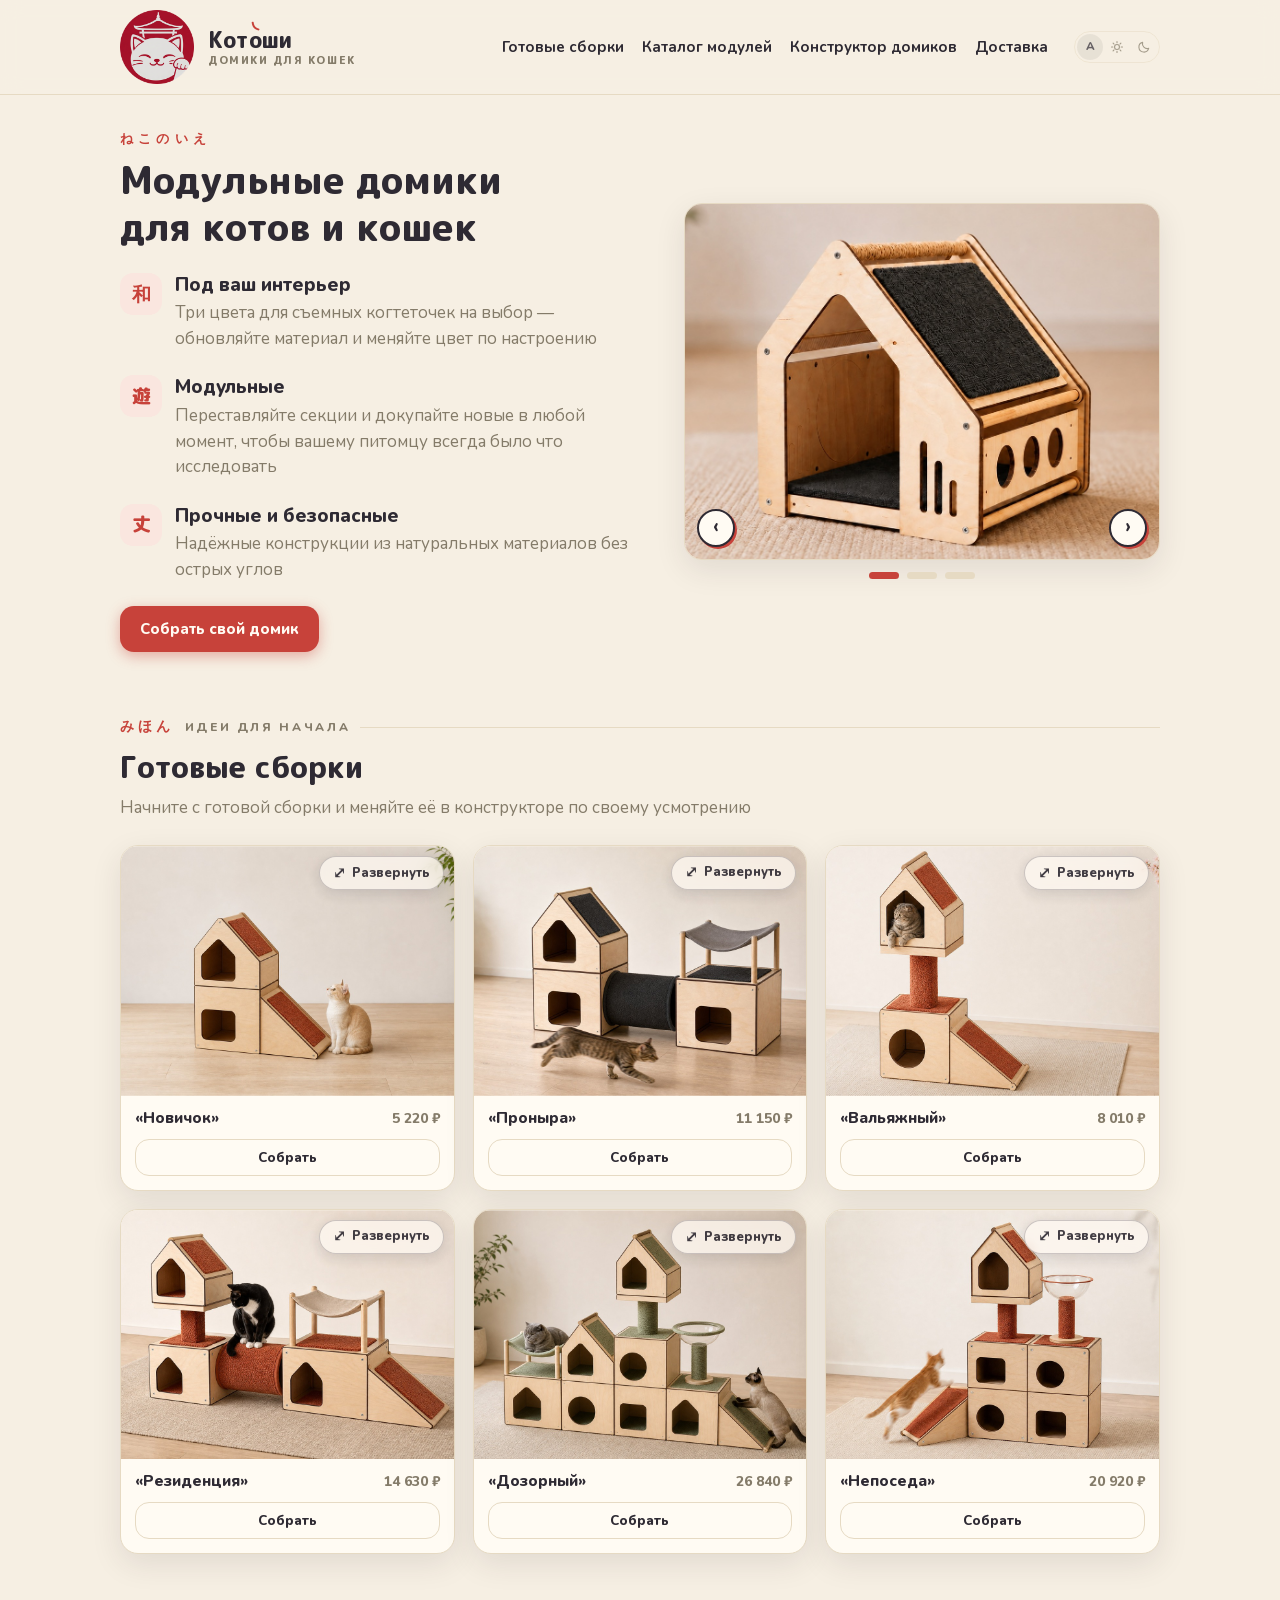
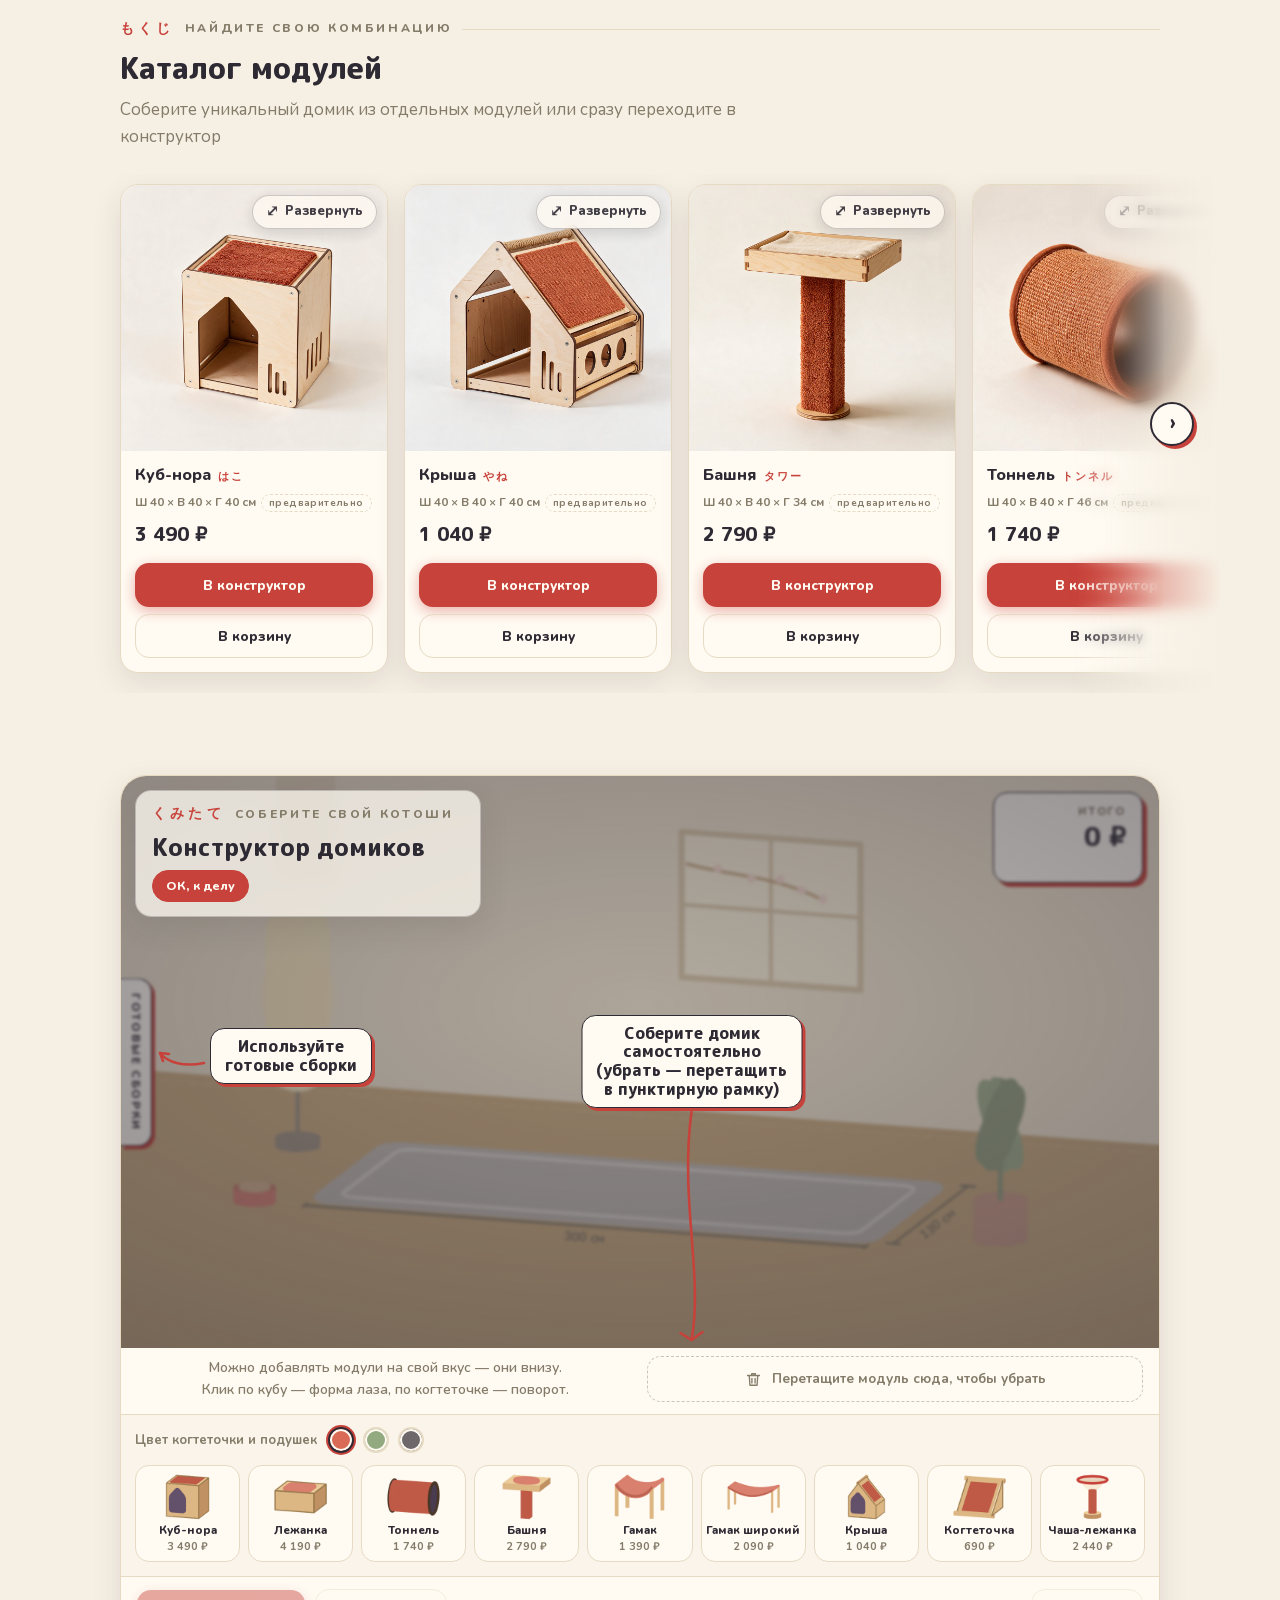
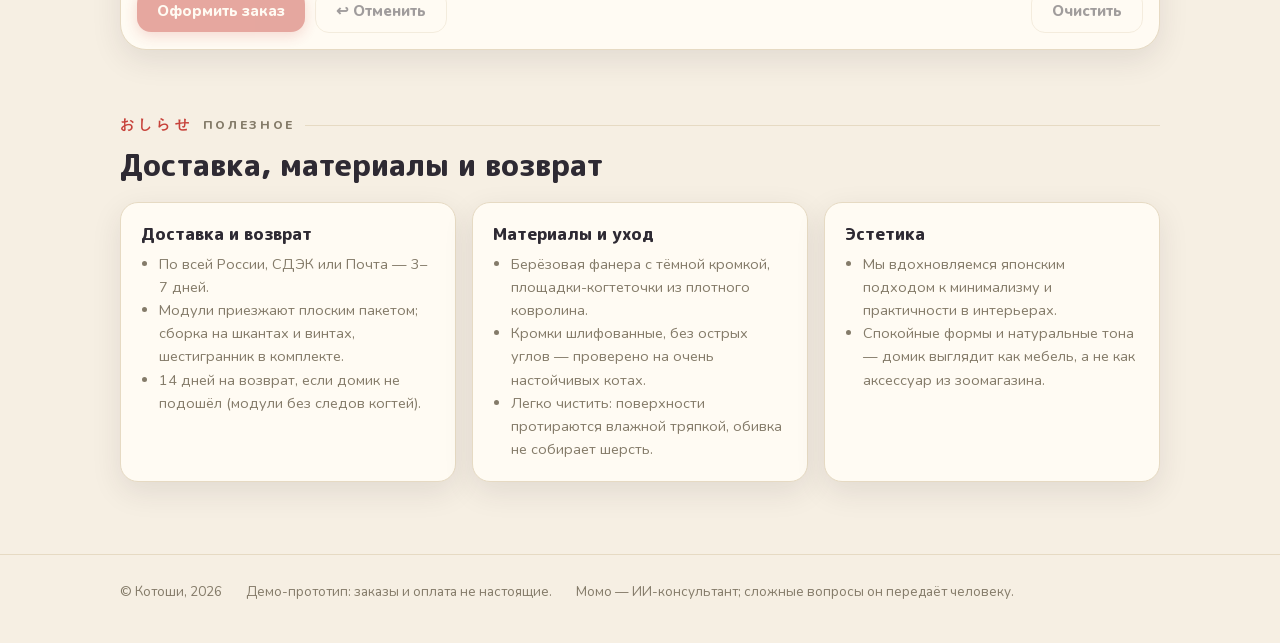
==== index.html @ a65c9530 "Галерея в герое, зона «убрать» в подсказке, стыки модулей в конструкторе Конструктор — геометрия сты" ====
<!DOCTYPE html>
<html lang="ru">
<head>
<meta charset="utf-8">
<meta name="viewport" content="width=device-width, initial-scale=1">
<title>Котоши — модульные домики для ваших кошек и котов</title>
<meta name="description" content="Соберите домик для кота из модулей — как конструктор. Начните с одного куба и расширяйте, когда кот захочет больше.">
<link rel="icon" type="image/png" href="assets/logo-momo.png?v=2">
<!-- Шрифты теперь свои (self-hosted, subset из Google Fonts, OFL) — нет обращений
     к fonts.googleapis.com/gstatic, нет мигания текста (FOUT). См. css/fonts.css -->
<link rel="preload" href="fonts/nunito-400-cyrillic.woff2" as="font" type="font/woff2" crossorigin>
<link rel="preload" href="fonts/nunito-600-cyrillic.woff2" as="font" type="font/woff2" crossorigin>
<link rel="preload" href="fonts/nunito-700-cyrillic.woff2" as="font" type="font/woff2" crossorigin>
<link rel="preload" href="fonts/nunito-800-cyrillic.woff2" as="font" type="font/woff2" crossorigin>
<link rel="preload" href="fonts/mplusrounded1c-800-cyrillic.woff2" as="font" type="font/woff2" crossorigin>
<link rel="preload" href="fonts/mplusrounded1c-800-jp.woff2" as="font" type="font/woff2" crossorigin>
<!-- ?v= на стилях и скриптах: кэш Pages/браузера обновляется вместе с index.html,
     а не живёт своей жизнью до 10 минут после деплоя -->
<link rel="stylesheet" href="css/fonts.css?v=88">
<link rel="stylesheet" href="css/style.css?v=88">
<script defer src="config.js?v=88"></script>
<script defer src="js/zdog.dist.min.js?v=88"></script>
<script defer src="js/catalog.js?v=88"></script>
<script defer src="js/scene.js?v=88"></script>
<script defer src="js/configurator.js?v=88"></script>
<script defer src="js/chat.js?v=88"></script>
<script defer src="js/app.js?v=88"></script>
<!-- Тема применяется ДО первой отрисовки: иначе при сохранённой тёмной теме
     страница успевала мигнуть светлой. Скрипт намеренно синхронный и без defer.
     Приоритет: ?theme=light|dark (служебный режим для съёмки рендеров) →
     сохранённый выбор → системная тема (никакого data-theme, работает
     @media prefers-color-scheme). -->
<script>
(function(){
  try{
    var p = new URLSearchParams(location.search).get("theme");
    var t = (p === "light" || p === "dark") ? p : localStorage.getItem("kd_theme");
    if (t === "light" || t === "dark") document.documentElement.setAttribute("data-theme", t);
  }catch(e){}
})();
</script>
</head>
<body>

<header class="site-head">
  <div class="wrap">
    <a class="hanko" href="#" aria-label="Котоши — на главную"><img src="assets/logo-momo.png?v=2" alt="" width="256" height="256" decoding="async"></a>
    <!-- штрих над второй «о»: ノ — один взмах кисти, читается как знак ударения -->
    <div class="brand disp">Кот<span class="jo">о<i>ノ</i></span>ши<small>домики для кошек</small></div>
    <!-- «демо-магазин» из навигации убран: дисклеймер живёт в футере и в модалке
         заказа, в шапке он только шумел. Каталог модулей — уже не заглушка -->
    <nav class="head-nav">
      <a href="#gallery" class="hide-m" id="navPresets">Готовые сборки</a>
      <a href="#catalog" class="hide-m">Каталог модулей</a>
      <a href="#builder">Конструктор домиков</a>
      <a href="#info" class="hide-m">Доставка</a>
    </nav>
    <!-- переключатель темы: «авто» следует за системой (тогда data-theme не
         выставлен вовсе и работает @media prefers-color-scheme), светлая и
         тёмная — принудительно. Выбор помнится в localStorage (kd_theme).
         Сцена конструктора рисуется на canvas и на CSS-переменные не смотрит —
         её пересборку дёргает KD.scene.refreshTheme() из js/app.js. -->
    <div class="theme-pick" id="themePick" role="radiogroup" aria-label="Оформление">
      <button type="button" data-theme-set="auto" role="radio" aria-checked="true"
              title="Как в системе" aria-label="Тема как в системе"><span class="tp-a">A</span></button>
      <button type="button" data-theme-set="light" role="radio" aria-checked="false"
              title="Светлая тема" aria-label="Светлая тема">
        <svg viewBox="0 0 24 24" aria-hidden="true"><circle cx="12" cy="12" r="4.2"/><path d="M12 2.6v2.2M12 19.2v2.2M2.6 12h2.2M19.2 12h2.2M5.3 5.3l1.6 1.6M17.1 17.1l1.6 1.6M18.7 5.3l-1.6 1.6M6.9 17.1l-1.6 1.6"/></svg>
      </button>
      <button type="button" data-theme-set="dark" role="radio" aria-checked="false"
              title="Тёмная тема" aria-label="Тёмная тема">
        <svg viewBox="0 0 24 24" aria-hidden="true"><path d="M20 14.4A8.5 8.5 0 0 1 9.6 4a8.5 8.5 0 1 0 10.4 10.4Z"/></svg>
      </button>
    </div>
  </div>
</header>

<main>

<!-- Панорамной карусели на первом экране больше нет: она показывала продукт
     ещё до заголовка, но при этом отодвигала его на второй экран. Её механика
     (стрелки, точки, свайп, клавиатура) не пропала — переехала в правую
     колонку секции «Продукт» ниже и листает там три кадра. Поведение живёт всё
     в той же reel() в js/app.js, стили — в блоке «галерея» в css/style.css. -->

<section class="hero2" id="product">
  <div class="wrap hero-grid">
    <div class="hero-copy">
      <div class="eyebrow-jp">ねこのいえ</div>
      <h1>Модульные домики<br>для котов и кошек</h1>
      <ul class="hero-points">
        <li>
          <span class="pt-ico">和</span>
          <div>
            <strong>Под ваш интерьер</strong>
            <p>Три цвета для съемных когтеточек на выбор — обновляйте материал и меняйте цвет по настроению</p>
          </div>
        </li>
        <li>
          <span class="pt-ico">遊</span>
          <div>
            <strong>Модульные</strong>
            <p>Переставляйте секции и докупайте новые в любой момент, чтобы вашему питомцу всегда было что исследовать</p>
          </div>
        </li>
        <li>
          <span class="pt-ico">丈</span>
          <div>
            <strong>Прочные и безопасные</strong>
            <p>Надёжные конструкции из натуральных материалов без острых углов</p>
          </div>
        </li>
      </ul>
      <!-- ведёт на «Готовые сборки», а не сразу в конструктор: кнопка передаёт
           человека следующей секции, а оттуда любая карточка открывает
           конструктор с готовым планом -->
      <a class="btn btn-aka hero-cta" href="#gallery">Собрать свой домик</a>
    </div>
    <!-- Галерея на три кадра: модуль «Крыша» крупным планом (фактура берёзы,
         ковролин на скате, джутовый конёк), затем общий план собранного домика,
         затем ролик — деталь, целое и живой кот. Кадры сменяются сами раз в
         15 секунд; условия, при которых автолистание замирает, описаны в reel()
         в js/app.js.
         Разметка и id — те же, что были у карусели на первом экране, поэтому
         reel() в js/app.js подхватывает её без единой правки. Слайды видны и
         без js: без него виден первый кадр, остальные просто уезжают за край
         .reel-frame. Стеклянных подписей здесь нет намеренно — заголовки стоят
         в левой колонке.
         Раньше на этом месте стоял переключатель цвета ткани. Он снят, но не
         выброшен: разметку смотри в истории файла, стили .cs-* — в
         css/style.css, поведение — в colorShot() в js/app.js; инициализатор
         молча выходит, не найдя #colorShot. -->
    <div class="hero-media">
      <div class="reel" id="reel">
        <div class="reel-frame">
          <div class="reel-track" id="reelTrack">

            <div class="reel-slide" role="group" aria-roledescription="слайд" aria-label="1 из 3">
              <div class="reel-shot">
                <img src="assets/product-roof.jpg?v=1" width="1029" height="941"
                     alt="Модуль «Крыша» крупным планом: домик из берёзовой фанеры с угольным ковролином на скате, джутовым коньком-ручкой и плоской лежанкой внутри"
                     fetchpriority="high" decoding="async">
              </div>
            </div>

            <div class="reel-slide" role="group" aria-roledescription="слайд" aria-label="2 из 3">
              <div class="reel-shot">
                <img src="assets/carousel-1.jpg?v=2" width="1672" height="941"
                     alt="Собранный домик Котоши из берёзовой фанеры: два куба-норы, тоннель, гамак и башня с крышей; на тоннеле сидит чёрно-белый кот"
                     loading="lazy" decoding="async">
              </div>
            </div>

            <!-- ролик длится ровно 15 секунд — столько же, сколько кадр стоит
                 на автолистании, так что за один показ он успевает пройти цикл
                 целиком и не обрывается на середине. preload="metadata": сам
                 файл тянется, только когда до кадра доходит очередь -->
            <div class="reel-slide" role="group" aria-roledescription="слайд" aria-label="3 из 3">
              <div class="reel-shot">
                <video id="filmVid" autoplay muted loop playsinline preload="metadata"
                       width="1280" height="720"
                       poster="assets/kotoshi-poster.jpg?v=3" aria-label="Кот дремлет на коленях у хозяйки рядом со своим Котоши">
                  <source src="assets/kotoshi-loop.webm?v=4" type="video/webm">
                  <source src="assets/kotoshi-loop.mp4?v=4" type="video/mp4">
                </video>
              </div>
            </div>

          </div>
          <button class="reel-arw reel-prev" id="reelPrev" type="button" aria-label="Предыдущий кадр">‹</button>
          <button class="reel-arw reel-next" id="reelNext" type="button" aria-label="Следующий кадр">›</button>
        </div>
        <div class="reel-dots" id="reelDots" role="tablist" aria-label="Кадры">
          <button type="button" role="tab" class="is-on" aria-selected="true"  aria-label="Кадр 1"></button>
          <button type="button" role="tab" aria-selected="false" aria-label="Кадр 2"></button>
          <button type="button" role="tab" aria-selected="false" aria-label="Кадр 3"></button>
        </div>
      </div>
    </div>
  </div>
</section>

<section id="gallery">
  <div class="wrap">
    <div class="sec-eyebrow"><span class="jp">みほん</span>идеи для начала</div>
    <h2>Готовые сборки</h2>
    <!-- раздел идёт сразу после «Продукта»: продукт уже показан крупно в
         галерее, поэтому сборки читаются как идеи-заготовки, а не как первое
         знакомство -->
    <p class="sec-sub">Начните с готовой сборки и меняйте её в конструкторе по своему усмотрению</p>
    <div class="showcase-grid" id="showcaseGrid"></div>
  </div>
</section>

<!-- ============ каталог модулей ============
     Почти все сценарии ведут в конструктор, но человек, который уже знает,
     чего хочет, должен иметь возможность докупить модуль напрямую. Лента
     рендерится из KD.MODULES + KD.CATALOG (js/app.js), а не руками в HTML. -->
<section id="catalog">
  <div class="wrap">
    <div class="sec-eyebrow"><span class="jp">もくじ</span>найдите свою комбинацию</div>
    <h2>Каталог модулей</h2>
    <p class="sec-sub">Соберите уникальный домик из отдельных модулей или сразу переходите в конструктор</p>
  </div>
  <div class="rail-wrap">
    <button class="rail-nav rail-prev" id="railPrev" type="button" aria-label="Прокрутить каталог влево">‹</button>
    <div class="rail" id="moduleRail"></div>
    <button class="rail-nav rail-next" id="railNext" type="button" aria-label="Прокрутить каталог вправо">›</button>
  </div>
  <!-- прямые покупки видны только в модалке заказа — без этой плашки клик
       «В корзину» уходил бы в пустоту -->
  <div class="cart-bar" id="cartBar" role="status">
    <span class="cb-t">Отдельные модули в заказе:</span>
    <span class="cb-n" id="cartNote"></span>
    <button class="btn btn-aka" id="cartOrder" type="button">Оформить заказ</button>
  </div>
</section>

<section id="builder">
  <div class="wrap">
  <div class="studio" id="studio">
    <div class="studio-main" id="studioMain">
      <div class="scene-wrap" id="sceneWrap">
        <canvas id="scene" width="980" height="540"></canvas>
        <!-- меню настройки модуля: всплывает по клику (см. js/configurator.js).
             У куба — три формы лаза, у когтеточки — поворот пандуса (.scratch-only).
             Кнопки «убрать» здесь НЕТ: модуль убирается только перетаскиванием в
             зону под сценой (.remove-zone), клик сам по себе ничего не удаляет. Крыша и
             прочие модули меню не открывают — настраивать у них нечего. -->
        <div class="entry-menu" id="entryMenu" role="menu" aria-label="Форма лаза этого куба">
          <button type="button" class="ep-b" data-shape="circle" role="menuitemradio" aria-checked="false" title="Круглый лаз" aria-label="Круглый лаз">
            <svg viewBox="0 0 24 24" aria-hidden="true"><circle cx="12" cy="12" r="8.5"/></svg>
          </button>
          <button type="button" class="ep-b" data-shape="square" role="menuitemradio" aria-checked="false" title="Квадратный лаз" aria-label="Квадратный лаз">
            <svg viewBox="0 0 24 24" aria-hidden="true"><rect x="3.5" y="3.5" width="17" height="17" rx="3.5"/></svg>
          </button>
          <button type="button" class="ep-b" data-shape="pentagon" role="menuitemradio" aria-checked="false" title="Лаз-домик" aria-label="Лаз-домик">
            <svg viewBox="0 0 24 24" aria-hidden="true"><path d="M4 21V10l8-6.4 8 6.4v11Z"/></svg>
          </button>
          <!-- поворот когтеточки-пандуса (виден только в меню когтеточки, .scratch-only) -->
          <button type="button" class="em-rot" title="Повернуть когтеточку" aria-label="Повернуть когтеточку">
            <svg viewBox="0 0 24 24" aria-hidden="true"><path d="M12 6V3L8 7l4 4V8a4 4 0 1 1-4 4H6a6 6 0 1 0 6-6Z"/></svg>
          </button>
        </div>
        <!-- заголовок конструктора домиков — оверлей в левом верхнем углу сцены, стоит поверх
             приветственного гида (z-index выше .build-guide), не гаснет под
             затемнением; «Инструкция» сворачивает подсказки в <details>, а внутри
             неё — кнопка «показать подсказки ещё раз» (реоткрывает гид). Пока гид
             открыт, тот же summary подменяет подпись на «ОК, к делу» и закрывает
             гид — отдельной кнопки внизу гида больше нет, см. app.js -->
        <div class="scene-head" id="builderHead">
          <div class="sec-eyebrow"><span class="jp">くみたて</span>соберите свой котоши</div>
          <h2>Конструктор домиков</h2>
          <details class="scene-instr" id="sceneInstr">
            <summary id="guideToggle">Инструкция</summary>
            <!-- вступление сокращено: посетитель уже прошёл галерею, детали
                 материала и каталог модулей — представлять продукт заново не нужно -->
            <p class="scene-sub-lead">Любым способом или обоими сразу:</p>
            <ul class="scene-sub">
              <li>Перетащите модули из полки внизу; чтобы убрать — потяните модуль в пунктирную рамку под сценой. Клик по кубу — форма лаза, по когтеточке — поворот</li>
              <li>Возьмите готовую сборку во вкладке слева</li>
              <!-- третий способ (чат с Момо) снят вместе с кнопкой — см. парковку
                   #momoFab ниже; вернёте кнопку — верните и эту строку:
              <li>Опишите кота в чате с Момо — кнопка в правом нижнем углу</li> -->
            </ul>
            <button class="guide-reopen" id="guideReopen" type="button">
              <span class="gr-q" aria-hidden="true">?</span>показать подсказки ещё раз
            </button>
          </details>
        </div>
        <!-- ============ кнопка чата с Момо — ПАРКОВКА ============
             Аватар-кнопка снята со сцены, а вместе с ней и баббл с репликами:
             они парные, .momo-say висит ровно над кнопкой и без неё указывает
             хвостиком в пустоту. Панель чата (#chatPanel) и весь js/chat.js
             остались на месте — открывать её просто нечем, единственным входом
             была эта кнопка. Ярлык-подсказка #chatTip припаркован ниже.
             Чтобы вернуть — раскомментируйте блок; guard'ы в chat.js и
             configurator.js рассчитаны на оба состояния и мешать не будут.

             vvv  разметка кнопки и баббла  vvv
        <div class="momo-say" id="momoSay"><span class="who">Момо</span><span id="momoTxt"></span></div>
        <button class="momo-fab" id="momoFab" aria-label="Открыть чат с Момо" aria-expanded="false">
          <img src="assets/logo-momo-chat.png?v=2" alt="" width="256" height="256" decoding="async">
          <span class="fab-lbl">чат</span>
        </button>
             ^^^  разметка кнопки и баббла  ^^^
             ======================================================== -->
        <div class="price-tag">
          <div class="lbl">итого</div>
          <div class="sum" id="sumOut">0 ₽</div>
          <div class="disc" id="discOut"></div>
        </div>
        <button class="preset-tab" id="presetTab" aria-controls="presetPanel"
                aria-expanded="false">готовые сборки</button>

        <!-- приветственный слой конструктора домиков: гид с подсказками и стрелками
             (третья — #chatTip ниже, вне слоя), растворяется по «ОК, к делу»
             (или клику по фону); показ один раз, см. app.js -->
        <div class="build-guide" id="buildGuide" role="dialog" aria-label="С чего начать в конструкторе домиков" hidden>
          <div class="bg-scrim"></div>

          <!-- 1. готовые сборки — стрелка влево, к вкладке у левого края (svg зеркалится в css) -->
          <div class="bg-tip bg-tip--presets">
            <span class="bg-txt">Используйте<br>готовые сборки</span>
            <svg class="bg-arw" viewBox="0 0 56 30" width="56" height="30" aria-hidden="true">
              <path d="M4 22 C24 26 40 22 48 12" fill="none"/>
              <path class="bg-head" d="M48 12 l-9 1 M48 12 l-3 8" fill="none"/>
            </svg>
          </div>

          <!-- 2. собрать самому — подпись выше и правее центра, длинная стрелка
               тянется вниз до полки модулей (инвентаря) под сценой -->
          <div class="bg-tip bg-tip--self">
            <span class="bg-txt">Соберите домик<br>самостоятельно<br>(убрать — перетащить<br>в пунктирную рамку)</span>
            <svg class="bg-arw" viewBox="0 0 46 240" width="46" height="240" aria-hidden="true">
              <path d="M23 4 C11 92 35 168 23 232" fill="none"/>
              <path class="bg-head" d="M23 232 l-11 -7 M23 232 l11 -8" fill="none"/>
            </svg>
          </div>

        </div>

        <!-- ============ ярлык «Размеры модулей и рекомендации» — ПАРКОВКА ============
             Стрелка указывала на аватар Момо, а он снят (см. парковку #momoFab выше),
             поэтому ярлык уехал вместе с ним. Гид теперь показывает два способа
             сборки вместо трёх. Возвращать — только парой с кнопкой.

             3. чат с Момо — ярлык живёт ВНЕ гида: под интро выглядит как остальные
             подсказки (ярко, над затемнением), после закрытия гида остаётся у аватара
             в приглушённом виде и убирается после первого открытия чата (localStorage
             kd_chatTipSeen); реоткрытие гида возвращает его (см. js/chat.js). Должен
             стоять сразу после .build-guide — css переключает вид сосед-селектором.
             Svg зеркалится в css

             vvv  разметка ярлыка  vvv
        <div class="bg-tip bg-tip——chat" id="chatTip">
          <span class="bg-txt">Размеры модулей<br>и рекомендации</span>
          <svg class="bg-arw" viewBox="0 0 50 34" width="50" height="34" aria-hidden="true">
            <path d="M44 6 C26 8 14 16 7 28" fill="none"/>
            <path class="bg-head" d="M7 28 l8 -2 M7 28 l2 -8" fill="none"/>
          </svg>
        </div>
             ^^^  разметка ярлыка  ^^^
             ВНИМАНИЕ: в классе выше двойной дефис заменён на длинное тире,
             иначе он закрыл бы этот комментарий. При возврате пишите bg-tip--chat.
             ========================================================================= -->
      </div>
      <aside class="preset-panel" id="presetPanel" aria-label="Готовые сборки">
        <div class="preset-head">
          <div>
            <div class="t">Готовые сборки</div>
            <div class="sub">нажмите «собрать» — план появится в конструкторе домиков</div>
          </div>
          <button class="chat-x" id="presetX" aria-label="Свернуть готовые сборки">✕</button>
        </div>
        <div class="preset-list" id="presetList"></div>
      </aside>
      <aside class="chat-panel" id="chatPanel" aria-label="Чат с Момо">
        <div class="chat-head">
          <div class="ava">
            <img src="assets/logo-momo-chat.png?v=2" alt="" width="256" height="256" loading="lazy" decoding="async">
          </div>
          <div>
            <div class="t">Момо</div>
            <div class="sub">подберёт домик под кота</div>
            <div class="s" id="chatStatus"><span class="dot"></span>на связи</div>
          </div>
          <button class="chat-x" id="chatX" aria-label="Свернуть чат">✕</button>
        </div>
        <div class="chat-msgs" id="chatMsgs"></div>
        <div class="chat-sugg" id="chatSugg">
          <div class="sug-lbl">Нажмите — слова добавятся в сообщение:<button
            class="sug-hide" id="sugHide" type="button">скрыть</button></div>
          <div class="sug-row" id="sugPhys"></div>
          <div class="sug-row" id="sugMind"></div>
        </div>
        <div class="chat-in">
          <input id="chatInput" type="text" placeholder="Опишите кота или спросите о модулях" maxlength="500">
          <button id="chatSend" aria-label="Отправить">➤</button>
        </div>
      </aside>
    </div>
    <!-- .lower-panel — полка модулей и действия под сценой -->
    <div class="lower-panel" id="lowerPanel">
    <!-- подсказка над полкой: слева текст, справа — .remove-zone, куда тянут
         модуль, чтобы убрать его из сборки. Рамка зоны видна всегда (иначе цель
         не найти, пока не начал тянуть), при переносе УЖЕ ПОСТАВЛЕННОГО модуля
         (не нового из лотка) она оживает, а под курсором — подсвечивается.
         См. .hint-bar/.remove-zone в css/style.css и beginDrag/updateHot в
         js/configurator.js -->
    <div class="hint-bar" id="hintBar">
      <span class="hint-txt">Можно добавлять модули на свой вкус — они внизу. Клик по кубу — форма лаза, по когтеточке — поворот.</span>
      <div class="remove-zone" id="removeZone">
        <svg class="rz-ico" viewBox="0 0 24 24" aria-hidden="true"><path d="M4.5 7h15M9.7 7V4.7h4.6V7M6.6 7l.9 12.3h9l.9-12.3M10 10.5v6M14 10.5v6"/></svg>
        <span>Перетащите модуль сюда, чтобы убрать</span>
      </div>
    </div>
    <div class="collection-pick" id="collectionPick" role="radiogroup" aria-label="Цвет когтеточки и подушек">
      <span class="cp-label">Цвет когтеточки и подушек</span>
      <button type="button" class="cp-sw cp-terracotta" data-col="terracotta" role="radio" aria-checked="false" title="Терракота" aria-label="Терракота"></button>
      <button type="button" class="cp-sw cp-sage" data-col="sage" role="radio" aria-checked="false" title="Шалфейный" aria-label="Шалфейный"></button>
      <button type="button" class="cp-sw cp-charcoal" data-col="charcoal" role="radio" aria-checked="false" title="Угольный" aria-label="Угольный"></button>
    </div>
    <div class="tray" id="tray"></div>
    <div class="studio-actions">
      <button class="btn btn-aka" id="btnOrder" disabled>Оформить заказ</button>
      <button class="btn btn-ghost" id="btnUndo" disabled>↩ Отменить</button>
      <button class="btn btn-ghost" id="btnClear" disabled>Очистить</button>
    </div>
    </div>
  </div>
  </div>
</section>

<!-- ============ «Как устроен Котоши» — ПАРКОВКА ============
     Секция снята со страницы целиком, но не выброшена: раскомментируйте блок
     ниже, чтобы вернуть. Стили (.steps / .step / .ico) остались в css/style.css.
     Ссылок на #how в навигации нет, так что якорь ничего не ломает.
     Учтите: второй шаг зовёт нажать на кота в конструкторе, а кнопка чата
     сейчас тоже снята (см. парковку #momoFab ниже) — вернуть стоит их вместе.

     vvv  разметка секции  vvv
<section id="how">
  <div class="wrap">
    <div class="sec-eyebrow"><span class="jp">しくみ</span>как устроен магазин</div>
    <h2>Как устроен Котоши</h2>
    <p class="sec-sub">С выбором помогает Момо — пушистый ИИ-консультант: он отвечает на вопросы,
       помогает оформить заказ и зовёт человека, когда нужен человек.</p>
    <div class="steps">
      <div class="step">
        <div class="ico">組</div>
        <h3>Соберите конфигурацию</h3>
        <p>В конструкторе домиков выше — из модулей, как из кубиков. Не знаете, с чего начать, — возьмите готовый план и меняйте его.</p>
      </div>
      <div class="step">
        <div class="ico">話</div>
        <h3>Спросите Момо</h3>
        <p>Момо живёт в конструкторе домиков — нажмите на кота в углу. Он знает все модули, цены и правила доставки, а подобранный домик собирает прямо в конструкторе домиков.</p>
      </div>
      <div class="step">
        <div class="ico">箱</div>
        <h3>Закажите — и готово</h3>
        <p>Заказ мгновенно улетает владельцу магазина в Telegram. Оплата в этом демо не настоящая — ни один рубль не пострадает.</p>
      </div>
    </div>
  </div>
</section>
     ^^^  разметка секции  ^^^
     ============================================================ -->


<section id="info">
  <div class="wrap">
    <div class="sec-eyebrow"><span class="jp">おしらせ</span>полезное</div>
    <h2>Доставка, материалы и возврат</h2>
    <div class="info-grid">
      <div class="info-card">
        <h3>Доставка и возврат</h3>
        <ul>
          <li>По всей России, СДЭК или Почта — 3–7 дней.</li>
          <li>Модули приезжают плоским пакетом; сборка на шкантах и винтах, шестигранник в комплекте.</li>
          <li>14 дней на возврат, если домик не подошёл (модули без следов когтей).</li>
        </ul>
      </div>
      <div class="info-card">
        <h3>Материалы и уход</h3>
        <ul>
          <li>Берёзовая фанера с тёмной кромкой, площадки-когтеточки из плотного ковролина.</li>
          <li>Кромки шлифованные, без острых углов — проверено на очень настойчивых котах.</li>
          <li>Легко чистить: поверхности протираются влажной тряпкой, обивка не собирает шерсть.</li>
        </ul>
      </div>
      <div class="info-card">
        <h3>Эстетика</h3>
        <ul>
          <li>Мы вдохновляемся японским подходом к минимализму и практичности в интерьерах.</li>
          <li>Спокойные формы и натуральные тона — домик выглядит как мебель, а не как аксессуар из зоомагазина.</li>
        </ul>
      </div>
    </div>
  </div>
</section>

</main>

<footer>
  <div class="wrap">
    <span>© Котоши, 2026</span>
    <span>Демо-прототип: заказы и оплата не настоящие.</span>
    <span>Момо — ИИ-консультант; сложные вопросы он передаёт человеку.</span>
  </div>
</footer>

<!-- drag ghost -->
<div id="dragGhost"></div>

<!-- полноэкранный просмотр — одна оболочка на витрину сборок и на каталог
     модулей. В карточке картинка обрезана, здесь она видна целиком, вместе
     с полным описанием и кнопками. Содержимое #lbInfo собирает js/app.js:
     у сборки одна кнопка, у модуля две, поэтому разметка не статическая -->
<div class="lb-back" id="lbBack" role="dialog" aria-modal="true" aria-labelledby="lbName" hidden>
  <div class="lb">
    <button class="lb-x" id="lbX" type="button" aria-label="Закрыть просмотр">✕</button>
    <div class="lb-shot"><img id="lbImg" alt="" decoding="async"></div>
    <div class="lb-info" id="lbInfo"></div>
  </div>
</div>

<!-- checkout modal -->
<div class="modal-back" id="modalBack">
  <div class="modal" role="dialog" aria-modal="true" aria-labelledby="modalTitle">
    <button class="x" id="modalX" aria-label="Закрыть">✕</button>
    <div id="modalBody"></div>
  </div>
</div>

<!-- скрипты подключены в <head> с defer: грузятся параллельно с разметкой,
     выполняются по порядку после её разбора -->
</body>
</html>
---- css/fonts.css ----
/* Self-hosted fonts — subset from Google Fonts (OFL). font-display:block:
   текст короткое время невидим, затем сразу рисуется нужным шрифтом — нет
   подмены с fallback (FOUT). Файлы первого экрана заранее подгружены через
   preload (маленькие, same-origin), поэтому блок-период — считанные мс.
   Nunito 400/600/700/800; M PLUS Rounded 1c 800 (+ JP accents ノ組遊丈). */

@font-face{
  font-family:'Nunito';
  font-style:normal;
  font-weight:400;
  font-display:block;
  src:url('../fonts/nunito-400-cyrillic-ext.woff2') format('woff2');
  unicode-range:U+0460-052F, U+1C80-1C8A, U+20B4, U+2DE0-2DFF, U+A640-A69F, U+FE2E-FE2F;
}
@font-face{
  font-family:'Nunito';
  font-style:normal;
  font-weight:400;
  font-display:block;
  src:url('../fonts/nunito-400-cyrillic.woff2') format('woff2');
  unicode-range:U+0301, U+0400-045F, U+0490-0491, U+04B0-04B1, U+2116;
}
@font-face{
  font-family:'Nunito';
  font-style:normal;
  font-weight:400;
  font-display:block;
  src:url('../fonts/nunito-400-latin-ext.woff2') format('woff2');
  unicode-range:U+0100-02BA, U+02BD-02C5, U+02C7-02CC, U+02CE-02D7, U+02DD-02FF, U+0304, U+0308, U+0329, U+1D00-1DBF, U+1E00-1E9F, U+1EF2-1EFF, U+2020, U+20A0-20AB, U+20AD-20C0, U+2113, U+2C60-2C7F, U+A720-A7FF;
}
@font-face{
  font-family:'Nunito';
  font-style:normal;
  font-weight:400;
  font-display:block;
  src:url('../fonts/nunito-400-latin.woff2') format('woff2');
  unicode-range:U+0000-00FF, U+0131, U+0152-0153, U+02BB-02BC, U+02C6, U+02DA, U+02DC, U+0304, U+0308, U+0329, U+2000-206F, U+20AC, U+2122, U+2191, U+2193, U+2212, U+2215, U+FEFF, U+FFFD;
}
@font-face{
  font-family:'Nunito';
  font-style:normal;
  font-weight:600;
  font-display:block;
  src:url('../fonts/nunito-600-cyrillic-ext.woff2') format('woff2');
  unicode-range:U+0460-052F, U+1C80-1C8A, U+20B4, U+2DE0-2DFF, U+A640-A69F, U+FE2E-FE2F;
}
@font-face{
  font-family:'Nunito';
  font-style:normal;
  font-weight:600;
  font-display:block;
  src:url('../fonts/nunito-600-cyrillic.woff2') format('woff2');
  unicode-range:U+0301, U+0400-045F, U+0490-0491, U+04B0-04B1, U+2116;
}
@font-face{
  font-family:'Nunito';
  font-style:normal;
  font-weight:600;
  font-display:block;
  src:url('../fonts/nunito-600-latin-ext.woff2') format('woff2');
  unicode-range:U+0100-02BA, U+02BD-02C5, U+02C7-02CC, U+02CE-02D7, U+02DD-02FF, U+0304, U+0308, U+0329, U+1D00-1DBF, U+1E00-1E9F, U+1EF2-1EFF, U+2020, U+20A0-20AB, U+20AD-20C0, U+2113, U+2C60-2C7F, U+A720-A7FF;
}
@font-face{
  font-family:'Nunito';
  font-style:normal;
  font-weight:600;
  font-display:block;
  src:url('../fonts/nunito-600-latin.woff2') format('woff2');
  unicode-range:U+0000-00FF, U+0131, U+0152-0153, U+02BB-02BC, U+02C6, U+02DA, U+02DC, U+0304, U+0308, U+0329, U+2000-206F, U+20AC, U+2122, U+2191, U+2193, U+2212, U+2215, U+FEFF, U+FFFD;
}
@font-face{
  font-family:'Nunito';
  font-style:normal;
  font-weight:700;
  font-display:block;
  src:url('../fonts/nunito-700-cyrillic-ext.woff2') format('woff2');
  unicode-range:U+0460-052F, U+1C80-1C8A, U+20B4, U+2DE0-2DFF, U+A640-A69F, U+FE2E-FE2F;
}
@font-face{
  font-family:'Nunito';
  font-style:normal;
  font-weight:700;
  font-display:block;
  src:url('../fonts/nunito-700-cyrillic.woff2') format('woff2');
  unicode-range:U+0301, U+0400-045F, U+0490-0491, U+04B0-04B1, U+2116;
}
@font-face{
  font-family:'Nunito';
  font-style:normal;
  font-weight:700;
  font-display:block;
  src:url('../fonts/nunito-700-latin-ext.woff2') format('woff2');
  unicode-range:U+0100-02BA, U+02BD-02C5, U+02C7-02CC, U+02CE-02D7, U+02DD-02FF, U+0304, U+0308, U+0329, U+1D00-1DBF, U+1E00-1E9F, U+1EF2-1EFF, U+2020, U+20A0-20AB, U+20AD-20C0, U+2113, U+2C60-2C7F, U+A720-A7FF;
}
@font-face{
  font-family:'Nunito';
  font-style:normal;
  font-weight:700;
  font-display:block;
  src:url('../fonts/nunito-700-latin.woff2') format('woff2');
  unicode-range:U+0000-00FF, U+0131, U+0152-0153, U+02BB-02BC, U+02C6, U+02DA, U+02DC, U+0304, U+0308, U+0329, U+2000-206F, U+20AC, U+2122, U+2191, U+2193, U+2212, U+2215, U+FEFF, U+FFFD;
}
@font-face{
  font-family:'Nunito';
  font-style:normal;
  font-weight:800;
  font-display:block;
  src:url('../fonts/nunito-800-cyrillic-ext.woff2') format('woff2');
  unicode-range:U+0460-052F, U+1C80-1C8A, U+20B4, U+2DE0-2DFF, U+A640-A69F, U+FE2E-FE2F;
}
@font-face{
  font-family:'Nunito';
  font-style:normal;
  font-weight:800;
  font-display:block;
  src:url('../fonts/nunito-800-cyrillic.woff2') format('woff2');
  unicode-range:U+0301, U+0400-045F, U+0490-0491, U+04B0-04B1, U+2116;
}
@font-face{
  font-family:'Nunito';
  font-style:normal;
  font-weight:800;
  font-display:block;
  src:url('../fonts/nunito-800-latin-ext.woff2') format('woff2');
  unicode-range:U+0100-02BA, U+02BD-02C5, U+02C7-02CC, U+02CE-02D7, U+02DD-02FF, U+0304, U+0308, U+0329, U+1D00-1DBF, U+1E00-1E9F, U+1EF2-1EFF, U+2020, U+20A0-20AB, U+20AD-20C0, U+2113, U+2C60-2C7F, U+A720-A7FF;
}
@font-face{
  font-family:'Nunito';
  font-style:normal;
  font-weight:800;
  font-display:block;
  src:url('../fonts/nunito-800-latin.woff2') format('woff2');
  unicode-range:U+0000-00FF, U+0131, U+0152-0153, U+02BB-02BC, U+02C6, U+02DA, U+02DC, U+0304, U+0308, U+0329, U+2000-206F, U+20AC, U+2122, U+2191, U+2193, U+2212, U+2215, U+FEFF, U+FFFD;
}
@font-face{
  font-family:'M PLUS Rounded 1c';
  font-style:normal;
  font-weight:800;
  font-display:block;
  src:url('../fonts/mplusrounded1c-800-cyrillic-ext.woff2') format('woff2');
  unicode-range:U+0460-052F, U+1C80-1C8A, U+20B4, U+2DE0-2DFF, U+A640-A69F, U+FE2E-FE2F;
}
@font-face{
  font-family:'M PLUS Rounded 1c';
  font-style:normal;
  font-weight:800;
  font-display:block;
  src:url('../fonts/mplusrounded1c-800-cyrillic.woff2') format('woff2');
  unicode-range:U+0301, U+0400-045F, U+0490-0491, U+04B0-04B1, U+2116;
}
@font-face{
  font-family:'M PLUS Rounded 1c';
  font-style:normal;
  font-weight:800;
  font-display:block;
  src:url('../fonts/mplusrounded1c-800-latin-ext.woff2') format('woff2');
  unicode-range:U+0100-02BA, U+02BD-02C5, U+02C7-02CC, U+02CE-02D7, U+02DD-02FF, U+0304, U+0308, U+0329, U+1D00-1DBF, U+1E00-1E9F, U+1EF2-1EFF, U+2020, U+20A0-20AB, U+20AD-20C0, U+2113, U+2C60-2C7F, U+A720-A7FF;
}
@font-face{
  font-family:'M PLUS Rounded 1c';
  font-style:normal;
  font-weight:800;
  font-display:block;
  src:url('../fonts/mplusrounded1c-800-latin.woff2') format('woff2');
  unicode-range:U+0000-00FF, U+0131, U+0152-0153, U+02BB-02BC, U+02C6, U+02DA, U+02DC, U+0304, U+0308, U+0329, U+2000-206F, U+20AC, U+2122, U+2191, U+2193, U+2212, U+2215, U+FEFF, U+FFFD;
}
@font-face{
  font-family:'M PLUS Rounded 1c';
  font-style:normal;
  font-weight:800;
  font-display:block;
  src:url('../fonts/mplusrounded1c-800-jp.woff2') format('woff2');
  unicode-range:U+4E08, U+7D44, U+904A, U+30CE;
}
---- css/style.css ----
/* ============ Котоши — токены ============ */
:root{
  --paper:#F6EFE3;
  --panel:#FFFBF3;
  --ink:#2E2A33;
  --muted:#847B69;
  --aka:#C7423A;
  --aka-deep:#A93129;
  --sakura:#F3CDC6;
  --matcha:#6E8F63;
  --wood:#DCB683;
  --wood-2:#C09263;
  --line:#E6DAC3;
  --glow:#F7E0AC;
  --ok:#5E8C5A;
  --shadow:0 10px 30px rgba(46,42,51,.10);
  --r:18px;
}
@media (prefers-color-scheme: dark){
  :root{
    --paper:#211F2B;
    --panel:#2B2937;
    --ink:#EFE7D6;
    --muted:#A79F8F;
    --aka:#E05A4E;
    --aka-deep:#C74338;
    --sakura:#B27A72;
    --matcha:#7FA271;
    --wood:#C9A26C;
    --wood-2:#A87F52;
    --line:#3B3749;
    --glow:#E8C77F;
    --ok:#7FAF78;
    --shadow:0 10px 30px rgba(0,0,0,.35);
  }
}
:root[data-theme="light"]{
  --paper:#F6EFE3; --panel:#FFFBF3; --ink:#2E2A33; --muted:#847B69;
  --aka:#C7423A; --aka-deep:#A93129; --sakura:#F3CDC6; --matcha:#6E8F63;
  --wood:#DCB683; --wood-2:#C09263; --line:#E6DAC3; --glow:#F7E0AC;
  --ok:#5E8C5A; --shadow:0 10px 30px rgba(46,42,51,.10);
}
:root[data-theme="dark"]{
  --paper:#211F2B; --panel:#2B2937; --ink:#EFE7D6; --muted:#A79F8F;
  --aka:#E05A4E; --aka-deep:#C74338; --sakura:#B27A72; --matcha:#7FA271;
  --wood:#C9A26C; --wood-2:#A87F52; --line:#3B3749; --glow:#E8C77F;
  --ok:#7FAF78; --shadow:0 10px 30px rgba(0,0,0,.35);
}

*{box-sizing:border-box}
html{scroll-behavior:smooth}
body{
  margin:0;
  background:var(--paper);
  color:var(--ink);
  font-family:"Nunito",-apple-system,"Segoe UI",sans-serif;
  font-size:17px; line-height:1.6;
  -webkit-font-smoothing:antialiased;
}
h1,h2,h3,.disp{
  font-family:"M PLUS Rounded 1c","Comfortaa","Nunito",sans-serif;
  font-weight:800; line-height:1.25; text-wrap:balance; margin:0;
}
a{color:var(--aka)}
button{font-family:inherit}

.wrap{max-width:1080px;margin:0 auto;padding:0 20px}

/* ============ шапка ============ */
.site-head{
  position:sticky;top:0;z-index:50;
  background:color-mix(in srgb, var(--paper) 88%, transparent);
  backdrop-filter:blur(10px);
  border-bottom:1px solid var(--line);
}
.site-head .wrap{display:flex;align-items:center;gap:14px;padding:10px 20px}
.hanko{
  width:74px;height:74px;border-radius:50%;
  background:transparent;
  display:grid;place-items:center;
  flex:none;cursor:pointer;text-decoration:none;
  transition:transform .15s ease;
}
.hanko:hover{transform:scale(1.06)}
.hanko img{width:100%;height:100%;object-fit:contain}
.brand{font-size:22px;letter-spacing:.01em}
.brand small{display:block;font-size:11px;font-weight:600;color:var(--muted);letter-spacing:.14em;text-transform:uppercase}
/* штрих над второй «о»: катакана ノ — один взмах кисти; зеркалим (scaleX:-1),
   чтобы наклон совпадал с привычным русским знаком ударения о́ */
.brand .jo{position:relative;display:inline-block}
.brand .jo i{
  position:absolute;left:50%;top:-5px;transform:translateX(-50%) scaleX(-1);
  font-style:normal;font-weight:800;font-size:11px;line-height:1;
  color:var(--aka);pointer-events:none;
}
.head-nav{margin-left:auto;display:flex;gap:18px;align-items:center}
.head-nav a{color:var(--ink);text-decoration:none;font-weight:700;font-size:15px}
.head-nav a:hover{color:var(--aka)}
/* .nav-soon/.nav-tip (заглушка «здесь будет каталог») и .demo-pill убраны:
   каталог модулей теперь настоящий раздел, а дисклеймер про демо живёт
   в футере и в модалке заказа — в шапке он только шумел */
@media (max-width:720px){ .head-nav a.hide-m{display:none} }

/* переключатель темы: авто / светлая / тёмная. Служебный контрол, а не действие —
   поэтому тихий: без своей панели и без заливки --aka у выбранного (красный
   кружок был самым громким пятном в шапке). Выбранное состояние показываем
   мягкой подложкой и цветом --ink, остальные приглушены до --muted */
.theme-pick{
  display:inline-flex;align-items:center;gap:1px;flex:none;
  margin-left:12px;padding:2px;
  border:1px solid color-mix(in srgb, var(--line) 70%, transparent);
  border-radius:99px;background:transparent;
  opacity:.72;transition:opacity .18s ease;
}
.theme-pick:hover,.theme-pick:focus-within{opacity:1}
.theme-pick button{
  position:relative;
  width:26px;height:26px;padding:0;flex:none;
  border:none;border-radius:50%;background:transparent;color:var(--muted);
  cursor:pointer;display:grid;place-items:center;
  transition:background .15s ease, color .15s ease;
}
/* сама кнопка компактная — зону нажатия расширяем до 44px невидимой подложкой */
.theme-pick button::before{content:"";position:absolute;inset:-9px}
.theme-pick button:hover{color:var(--ink)}
.theme-pick button.is-on{
  background:color-mix(in srgb, var(--ink) 10%, transparent);
  color:var(--ink);
}
.theme-pick svg{width:14px;height:14px;fill:none;stroke:currentColor;
  stroke-width:1.9;stroke-linecap:round;stroke-linejoin:round}
.theme-pick .tp-a{font-weight:800;font-size:11.5px;line-height:1}
@media (max-width:520px){ .theme-pick{margin-left:8px} }

/* ============ галерея в секции «Продукт» ============ */
/* Раньше это была панорамная карусель на первом экране. Секция снята, а её
   механика переехала сюда, в правую колонку hero: разметка и поведение те же
   (reel() в js/app.js не тронут), изменились только размеры и состав.
   Что НЕ переехало — стеклянная плашка с заголовком и пилюля «Подробнее»:
   заголовки уже стоят в левой колонке, дублировать их в кадре незачем, а
   «Подробнее» вело как раз на эту секцию. Остались только стрелки, точки,
   свайп и клавиши — то, чем кадры листают. */
.reel{position:relative}
/* 4:3 — компромисс между двумя пропорциями в одной рамке: снимок «Крыши»
   почти квадратный (1.09:1), общий план — панорама (1.78:1). Квадрат резал бы
   у панорамы 44% ширины вместе с цветком и концом пандуса */
.reel-frame{
  position:relative;
  aspect-ratio:4/3;
  border-radius:var(--r);
  overflow:hidden;
  border:1px solid var(--line);
  box-shadow:var(--shadow);
  background:var(--panel);
}
/* pan-y: вертикальную прокрутку отдаём странице, горизонтальный жест забираем
   себе — иначе на телефоне свайп по кадру то листает, то скроллит */
.reel-frame{touch-action:pan-y}
.reel-track{display:flex;height:100%;transition:transform .5s cubic-bezier(.4,0,.2,1)}
.reel-slide{position:relative;flex:0 0 100%;min-width:0;height:100%}
.reel-shot{position:absolute;inset:0}
.reel-shot img,
.reel-shot video{
  width:100%;height:100%;display:block;
  object-fit:cover;object-position:var(--reel-pos, center);
  /* без этого браузер видит в протяжке по картинке native drag-and-drop:
     хватает <img> «на буксир», глотает pointerup и шлёт pointercancel —
     свайп мышью не срабатывал вовсе */
  -webkit-user-drag:none;user-select:none;-webkit-user-select:none;
}
/* режем каждый кадр по-своему: у «Крыши» рамка забирает высоту — сдвигаем вниз,
   иначе сверху остаётся пустая стена, а снизу срезает ковёр. У панорамы уходит
   ширина, но постройка стоит по центру и влезает целиком. У ролика (16:9) тоже
   уходит ширина — и его смещаем влево: домик стоит у левого края кадра, при
   центральной обрезке ему срезает крайний куб */
.reel-slide:nth-child(1){--reel-pos:center 78%}
.reel-slide:nth-child(2){--reel-pos:center 60%}
.reel-slide:nth-child(3){--reel-pos:34% center}
/* стрелки — в нижних углах кадра, в стиле .momo-fab. В колонке ~480px кадр
   вдвое меньше прежней панорамы, поэтому и кружки мельче: 46px закрывали собой
   угол постройки */
.reel-arw{
  position:absolute;bottom:12px;z-index:3;
  width:38px;height:38px;border-radius:50%;padding:0 0 3px;
  border:2px solid var(--ink);background:var(--panel);color:var(--ink);
  box-shadow:2px 2px 0 var(--aka);
  font-size:21px;font-weight:700;line-height:1;cursor:pointer;
  display:grid;place-items:center;
  transition:transform .15s ease, background .15s ease, color .15s ease;
}
.reel-prev{left:12px}
.reel-next{right:12px}
.reel-arw:hover{transform:scale(1.08);background:var(--aka);color:#FFFBF3;border-color:var(--aka)}
/* точки — ПОД кадром и по центру; неактивные на --line (белые не видны на бумаге) */
.reel-dots{display:flex;justify-content:center;gap:8px;margin-top:12px}
.reel-dots button{
  position:relative;width:30px;height:7px;padding:0;
  border:none;border-radius:99px;background:var(--line);cursor:pointer;
  transition:background .2s ease;
}
/* сама точка низкая — расширяем зону нажатия до 44px, не раздувая вид */
.reel-dots button::before{content:"";position:absolute;inset:-18px -5px}
.reel-dots button:hover{background:color-mix(in srgb, var(--aka) 45%, var(--line))}
.reel-dots button.is-on{background:var(--aka)}
@media (prefers-reduced-motion: reduce){ .reel-track{transition:none} }
/* на узком экране колонки схлопываются в одну и кадр становится шире, чем был
   на десктопе, — пропорцию 4:3 не трогаем, добираем только палец на стрелках */
@media (max-width:860px){
  .reel-arw{width:44px;height:44px;font-size:24px}
}

/* ============ hero: заголовок слева (как в ранней версии), ролик справа ============ */
.hero2{padding:34px 0 8px}
.eyebrow-jp{
  font-size:13px;font-weight:800;letter-spacing:.4em;color:var(--aka);
}
.hero-copy h1{font-size:clamp(26px,3.6vw,38px);margin:6px 0 22px}

.hero-grid{
  display:grid;grid-template-columns:1.05fr .95fr;gap:38px;align-items:center;
}
@media (max-width:860px){
  .hero-grid{grid-template-columns:1fr;gap:24px}
}
.hero-points{list-style:none;margin:0;padding:0;display:flex;flex-direction:column;gap:24px}
.hero-points li{display:flex;gap:13px;align-items:flex-start}
.pt-ico{
  flex:none;width:42px;height:42px;border-radius:13px;
  background:color-mix(in srgb, var(--sakura) 45%, var(--panel));
  display:grid;place-items:center;font-size:19px;
  font-family:"M PLUS Rounded 1c",sans-serif;font-weight:800;color:var(--aka);
}
.hero-points strong{display:block;font-size:19px;font-weight:800;line-height:1.35}
.hero-points p{margin:2px 0 0;font-size:17px;line-height:1.5;color:var(--muted)}
.hero-cta{display:inline-block;margin-top:24px;text-decoration:none}

/* ============ одиночный кадр «выбери ткань» — ПАРКОВКА ============
   Правая колонка секции «Продукт» теперь галерея (.reel-* выше), поэтому ни
   .shot, ни .color-shot/.cs-* на странице никого не одевают. Всё это — один
   и тот же снятый переключатель ткани: .shot был его рамкой. Держим блок
   целиком, чтобы вернуть переключатель одним куском; разметка — в истории
   index.html, поведение — colorShot() в js/app.js. */
.shot{
  position:relative;margin:0;overflow:hidden;
  border-radius:var(--r);
  border:1px solid var(--line);
  box-shadow:var(--shadow);
  background:var(--paper);
  aspect-ratio:1/1;
}
.shot img{width:100%;height:100%;display:block;object-fit:cover}
/* пока кадра нет — полосатая заглушка с монопространственной подписью:
   честно говорим, что за кадр здесь будет, вместо пустой рамки */
.shot-ph{display:none}
.shot.no-img img{display:none}
.shot.no-img .shot-ph{
  position:absolute;inset:0;display:flex;align-items:flex-end;
  padding:12px;
  font-family:ui-monospace,SFMono-Regular,Menlo,monospace;
  font-size:11.5px;line-height:1.35;color:var(--muted);
  background:repeating-linear-gradient(135deg,
    color-mix(in srgb, var(--wood) 22%, var(--panel)) 0 9px,
    color-mix(in srgb, var(--wood) 34%, var(--panel)) 9px 18px);
}
/* ---------------------------------------------------------------------------
   Кадры сняты по одному референсу, но терракотовый чуть отличается посадкой
   предмета: снимать заново ради этого дороже, чем оно того стоит, поэтому
   разницу гасим перекрёстным затуханием. Уходящий кадр держит .cs-prev, пока
   новый уже стоит в <img>, — простая смена src давала вспышку фона между
   кадрами. Пан обоих слоёв одинаковый, иначе картинки разъедутся в переходе. */
.color-shot img,
.cs-prev{
  /* предмет в кадре стоит правее центра — уводим его чуть влево. Увеличение на
     6% даёт по 3% запаса с каждой стороны, сдвиг 2.5% в него укладывается */
  transform:translateX(-2.5%) scale(1.06);
}
.cs-prev{
  position:absolute;inset:0;z-index:1;pointer-events:none;
  background-size:cover;background-position:center;
  opacity:0;transition:opacity .34s ease;
}
.color-shot.no-img .cs-pick,
.color-shot.no-img .cs-prev{display:none}

/* образцы поверх снимка: стеклянная подложка по центру верхнего края.
   Кадр снят с намеренно пустой верхней третью — панель ничего не закрывает */
.cs-pick{
  position:absolute;top:14px;left:50%;transform:translateX(-50%);z-index:2;
  display:flex;flex-direction:column;gap:8px;
  padding:11px 12px 10px;
  border:1px solid color-mix(in srgb, var(--ink) 22%, transparent);
  border-radius:14px;
  background:color-mix(in srgb, var(--panel) 74%, transparent);
  backdrop-filter:blur(7px) saturate(1.15);
  -webkit-backdrop-filter:blur(7px) saturate(1.15);
  box-shadow:var(--shadow);
}
/* нижняя кромка образцов — общая линия: выбранный растёт ВВЕРХ, а не
   раздвигает соседей, поэтому ряд не дёргается при переключении */
.cs-row{display:flex;gap:8px;align-items:flex-end}
/* кнопка — колонка «лоскут + подпись», сама по себе прозрачная: рамку, тень и
   ткань несёт .cs-tile, поэтому подпись остаётся снаружи лоскута и не мешает
   ему расти. Подпись — последний элемент колонки, а ряд выровнен по низу:
   выбранный лоскут тянется ВВЕРХ, а строка названий стоит на месте */
.cs-sw{
  /* высоту кнопка держит ПО ВЫБРАННОМУ состоянию, а не по текущему: иначе рост
     лоскута тянул за собой строку и вся стеклянная панель прыгала при
     переключении. Содержимое прижато к низу, поэтому лоскут растёт вверх
     в уже зарезервированное пустое место */
  --tile-h:44px; --tile-h-on:58px; --cap-h:11px; --tile-gap:6px;
  width:112px;padding:0;cursor:pointer;
  height:calc(var(--tile-h-on) + var(--tile-gap) + var(--cap-h));
  display:flex;flex-direction:column;align-items:stretch;justify-content:flex-end;
  gap:var(--tile-gap);
  border:0;background:none;box-shadow:none;
  transition:opacity .16s;
}
/* прямоугольник ткани, а не кружок краски. Фактуру НЕ подделываем градиентами:
   нарисованный ворс на любом масштабе читался клеткой, а не ковролином —
   здесь лежит вырезка настоящей съёмки образца (assets/swatch-*.png, нарезаны
   из media_references/fabric_swatches_1k.png). --sw-tone остаётся подложкой:
   пока картинка не загрузилась, лоскут уже правильного цвета. */
.cs-tile{
  display:block;flex:none;height:var(--tile-h);
  border:1px solid color-mix(in srgb, var(--ink) 30%, transparent);
  border-radius:7px;
  background-color:var(--sw-tone);
  background-image:var(--sw-img, none);
  background-size:cover;
  background-position:center;
  box-shadow:inset 0 -3px 6px rgba(0,0,0,.14), inset 0 2px 4px rgba(255,255,255,.12);
  transition:height .18s ease, box-shadow .16s, border-color .16s;
}
/* название — тихая подпись под лоскутом: взгляд должен идти на ткань */
.cs-sw span{
  flex:none;
  font-size:var(--cap-h);font-weight:800;letter-spacing:.1em;text-transform:uppercase;
  line-height:1;color:var(--muted);
  transition:color .16s;
}
/* невыбранные слегка приглушены — вместе с ростом выбранного это заменяет
   контурное кольцо, которое спорило с самой тканью */
.cs-sw:not(.is-on){opacity:.82}
.cs-sw:hover{opacity:1}
.cs-sw.is-on span{color:var(--ink)}
.cs-sw.is-on .cs-tile{
  height:var(--tile-h-on);
  border-color:color-mix(in srgb, var(--ink) 55%, transparent);
  box-shadow:inset 0 -3px 6px rgba(0,0,0,.14), inset 0 2px 4px rgba(255,255,255,.12),
             0 3px 10px rgba(0,0,0,.22);
}
.cs-sw:focus-visible{outline:2px solid var(--aka);outline-offset:3px;border-radius:9px}
/* тона — из COLLECTIONS в js/scene.js: образец на снимке и когтеточка
   в конструкторе должны быть одного цвета, иначе выбор «поедет» между секциями */
.cs-terracotta{--sw-tone:#BF5A47;--sw-img:url(../assets/swatch-terracotta.png)}
.cs-sage{--sw-tone:#6E8F63;--sw-img:url(../assets/swatch-sage.png)}
.cs-charcoal{--sw-tone:#4A4547;--sw-img:url(../assets/swatch-charcoal.png)}
/* узкий экран: три лоскута по 112px в строку не помещаются — отдаём им всю
   ширину панели поровну, панель растягивается почти по кадру */
@media (max-width:520px){
  .cs-pick{top:10px;left:10px;right:10px;transform:none;padding:9px 10px;gap:7px}
  .cs-row{gap:6px}
  /* меняем только переменные — высота кнопки пересчитается сама и панель
     по-прежнему не будет прыгать */
  .cs-sw{--tile-h:40px;--tile-h-on:52px;--cap-h:10px;flex:1 1 0;width:auto;min-width:0}
  .cs-sw span{letter-spacing:.06em}
}
@media (prefers-reduced-motion:reduce){
  .cs-prev{transition:none}
}

/* ============ готовые сборки: витрина под hero (фото/мокап + видео уже отыграли своё выше) ============ */
.showcase-grid{display:grid;grid-template-columns:repeat(3,1fr);gap:18px;margin-top:8px}
@media (max-width:900px){.showcase-grid{grid-template-columns:repeat(2,1fr)}}
@media (max-width:560px){.showcase-grid{grid-template-columns:1fr}}
/* На ховере карточка приподнимается и укрупняет фото — и только. Описание
   отсюда убрано совсем: оно перекрывало соседей и мешало сравнивать сборки,
   читается в развёрнутом просмотре.
   ВАЖНО про :has(:focus-visible) вместо :focus-within — после клика мышью
   фокус остаётся на кнопке внутри карточки, и с :focus-within она навсегда
   «залипала» в приподнятом состоянии. :focus-visible от клика мышью не
   срабатывает, а с клавиатуры работает как раньше */
.sc-card{
  position:relative;
  background:var(--panel);border:1px solid var(--line);border-radius:var(--r);
  box-shadow:var(--shadow);
  display:flex;flex-direction:column;
  transition:transform .26s ease, box-shadow .26s ease;
}
.sc-card:hover,.sc-card:has(:focus-visible){
  z-index:5;
  transform:translateY(-4px);
  box-shadow:0 18px 40px color-mix(in srgb, var(--ink) 20%, transparent);
}
.sc-media{position:relative;aspect-ratio:4/3;overflow:hidden;background:var(--paper);--sc-zoom:1.34;
  border-radius:calc(var(--r) - 1px) calc(var(--r) - 1px) 0 0}
/* Масштаб сборки в витрине.
   Рендеры сняты «в размер кадра»: маленький «Новичок» (2 ячейки, 5 220 ₽) занимал
   столько же места, сколько «Дозорный» (5 ячеек, 26 840 ₽), и в сетке дешёвые
   сборки выглядели крупнее дорогих. Кадр 16:9 в окне 4:3 обрезается по бокам
   (object-fit:cover), поэтому масштаб задаём явно: 1.34 — «cover» (обрезка по
   бокам, максимальный размер), 1.0 — весь кадр целиком с полями сверху/снизу.
   Значения подобраны по РЕАЛЬНОЙ ширине сборки в ячейках сетки.
   Поля закрывает та же картинка, увеличенная и размытая, — без жёсткого стыка. */
.sc-media::before{
  content:"";position:absolute;inset:0;
  background:var(--sc-img) center/cover no-repeat;
  transform:scale(1.35);filter:blur(28px) saturate(.85) brightness(1.05);
}
.sc-media img{position:relative;width:100%;height:100%;display:block;object-fit:contain;
  transform:scale(var(--sc-zoom));transform-origin:center;transition:transform .3s ease}
/* на ховере фото реально становится крупнее — не «стекло» поверх, а сам кадр */
.sc-card:hover .sc-media img,.sc-card:has(:focus-visible) .sc-media img{
  transform:scale(calc(var(--sc-zoom) + .1));
}
.sc-card[data-key="watch"]   .sc-media{--sc-zoom:1.34}  /* 5 ячеек — эталон */
.sc-card[data-key="manor"]   .sc-media{--sc-zoom:1.34}  /* 4 ячейки, запас снят в рендере */
.sc-card[data-key="zoomies"] .sc-media{--sc-zoom:1.34}  /* блок 2×2, высокий */
.sc-card[data-key="wide"]    .sc-media{--sc-zoom:1.34}  /* 3 ячейки, запас снят в рендере */
/* «Вальяжный» — вертикальная сборка: кадрируем «в упор» (cover), чтобы домик
   занял всю высоту карточки и читался высоким рядом с широкими сборками */
.sc-card[data-key="tower"]   .sc-media{--sc-zoom:1.34}
/* «Новичок» — запас воздуха уже заложен в самом рендере, поэтому в карточке
   кадрируем «в упор» (cover): фото занимает всю высоту, без полей */
.sc-card[data-key="start"]   .sc-media{--sc-zoom:1.34}
/* три сборки ещё без фотосъёмки — вместо неё мокап с иероглифом темы, честно без притворства */
/* иероглиф держим в верхней трети: нижняя часть карточки уходит под подпись-стекло */
.sc-mock{width:100%;height:100%;display:flex;align-items:flex-start;justify-content:center;padding-top:16%;
  background:linear-gradient(155deg,
    color-mix(in srgb, var(--sakura) 55%, var(--panel)),
    color-mix(in srgb, var(--wood) 40%, var(--panel)));
}
.sc-mock span{
  font-family:"M PLUS Rounded 1c",sans-serif;font-weight:800;font-size:58px;
  color:color-mix(in srgb, var(--aka) 42%, var(--panel));
}
@media (prefers-reduced-motion: reduce){
  .sc-card,.sc-media img{transition:none}
}
/* «развернуть»: прозрачная кнопка на всё фото + подпись в углу. Кнопка настоящая,
   а не обработчик на div, — открывается и с клавиатуры, и читалкой.
   Раньше это был безымянный кружок со значком, и про полноэкранный режим никто
   не догадывался: теперь пилюля со словом, видна в покое и наливается на ховере */
.sc-open{
  position:absolute;inset:0;z-index:2;
  border:none;background:none;padding:0;cursor:zoom-in;
}
.sc-open-i{
  position:absolute;top:10px;right:10px;
  display:inline-flex;align-items:center;gap:6px;
  height:34px;padding:0 13px;border-radius:99px;
  font-size:13px;font-weight:800;line-height:1;color:var(--ink);
  border:1.5px solid color-mix(in srgb, var(--ink) 26%, transparent);
  background:color-mix(in srgb, var(--panel) 80%, transparent);
  backdrop-filter:blur(6px) saturate(1.15);
  -webkit-backdrop-filter:blur(6px) saturate(1.15);
  box-shadow:0 4px 14px color-mix(in srgb, var(--ink) 16%, transparent);
  opacity:.9;
  transition:opacity .2s ease, background .2s ease, color .2s ease, border-color .2s ease;
}
.sc-open-i .zi{font-size:15px;line-height:1}
.sc-card:hover .sc-open-i,.mc-card:hover .sc-open-i,.sc-open:focus-visible .sc-open-i{
  opacity:1;background:var(--aka);color:#FFFBF3;border-color:var(--aka);
}
.sc-open:focus-visible{outline:2px solid var(--aka);outline-offset:-3px}
@media (prefers-reduced-motion: reduce){ .sc-open-i{transition:none} }

.sc-ft{padding:10px 14px 14px;display:flex;flex-direction:column;gap:8px}
.sc-nm{font-weight:800;font-size:15.5px;display:flex;justify-content:space-between;gap:8px;align-items:baseline}
.sc-pr{font-weight:800;font-size:14px;font-variant-numeric:tabular-nums;color:var(--muted)}
.sc-ft .btn{width:100%;padding:8px 16px;font-size:13.5px}

/* ============ каталог модулей: горизонтальная лента ============ */
/* Лента выходит за пределы .wrap до края экрана, но первая карточка стоит
   ровно по левой кромке контейнера — отсюда padding через max(). */
#catalog{padding-bottom:0}
.rail-wrap{position:relative;margin-top:6px}
.rail{
  display:flex;align-items:flex-start;gap:16px;
  overflow-x:auto;overscroll-behavior-x:contain;
  scroll-snap-type:x proximity;
  scroll-behavior:smooth;
  padding-inline:max(20px, calc((100% - 1080px) / 2 + 20px));
  /* без scroll-padding привязка scroll-snap выравнивает карточку по кромке
     скроллпорта и «съедает» левый отступ — лента уезжала под край экрана */
  scroll-padding-inline:max(20px, calc((100% - 1080px) / 2 + 20px));
  /* вертикальный запас: карточка на ховере приподнимается и роняет тень,
     а overflow-x:auto режет и по вертикали */
  padding-block:10px 20px;
  scrollbar-width:thin;
  scrollbar-color:var(--line) transparent;
}
.rail::-webkit-scrollbar{height:8px}
.rail::-webkit-scrollbar-track{background:transparent}
.rail::-webkit-scrollbar-thumb{background:var(--line);border-radius:99px}
.rail::-webkit-scrollbar-thumb:hover{background:var(--muted)}
@media (prefers-reduced-motion: reduce){ .rail{scroll-behavior:auto} }

.mc-card{
  flex:0 0 268px;scroll-snap-align:start;
  display:flex;flex-direction:column;
  background:var(--panel);border:1px solid var(--line);border-radius:var(--r);
  box-shadow:var(--shadow);
  transition:transform .24s ease, box-shadow .24s ease, border-color .24s ease;
}
/* :has(:focus-visible), а не :focus-within — иначе после клика мышью по
   «В корзину» карточка навсегда оставалась приподнятой (см. .sc-card) */
.mc-card:hover,.mc-card:has(:focus-visible){
  transform:translateY(-5px);
  box-shadow:0 16px 34px color-mix(in srgb, var(--ink) 20%, transparent);
  border-color:color-mix(in srgb, var(--aka) 40%, var(--line));
}
.mc-media{
  position:relative;aspect-ratio:1/1;overflow:hidden;
  border-radius:calc(var(--r) - 1px) calc(var(--r) - 1px) 0 0;
  background:var(--paper);
}
.mc-media img{width:100%;height:100%;display:block;object-fit:cover;transition:transform .3s ease}
.mc-card:hover .mc-media img,.mc-card:has(:focus-visible) .mc-media img{transform:scale(1.06)}
/* описание — «жидкое стекло» ТОЛЬКО под собственным текстом: раньше полоса
   растягивалась на всё фото (inset:0) и размывала модуль целиком, ради
   которого на карточку и смотрят. Теперь матовая только нижняя лента,
   высотой ровно по строке-другой текста, а сам модуль остаётся виден */
.mc-hover{
  position:absolute;left:0;right:0;bottom:0;
  padding:10px 12px 11px;
  font-size:12.5px;line-height:1.4;font-weight:600;color:var(--ink);
  background:color-mix(in srgb, var(--panel) 78%, transparent);
  border-top:1px solid color-mix(in srgb, var(--ink) 12%, transparent);
  backdrop-filter:blur(7px) saturate(1.1);
  -webkit-backdrop-filter:blur(7px) saturate(1.1);
  opacity:0;transform:translateY(100%);
  transition:opacity .24s ease, transform .24s ease;
  pointer-events:none;
}
.mc-card:hover .mc-hover,.mc-card:has(:focus-visible) .mc-hover{opacity:1;transform:none}
@media (prefers-reduced-motion: reduce){
  .mc-card,.mc-media img,.mc-hover{transition:none}
}
/* на таче описание показываем постоянно — раскрывать нечем */
@media (hover:none){
  .mc-hover{opacity:1;transform:none}
}
.mc-body{padding:12px 14px 14px;display:flex;flex-direction:column;gap:5px;flex:1}
.mc-nm{font-weight:800;font-size:16px;display:flex;align-items:baseline;gap:7px;flex-wrap:wrap}
.mc-jp{font-size:11px;font-weight:700;color:var(--aka);letter-spacing:.18em}
.mc-size{font-size:12px;color:var(--muted);font-weight:700;line-height:1.4}
/* пометка «предварительно»: числа в KD.MODULES.size — плейсхолдеры,
   Майк заменит их одним проходом по каталогу */
.mc-prelim{
  display:inline-block;margin-left:5px;
  font-size:10px;font-weight:700;letter-spacing:.04em;color:var(--muted);
  border:1px dashed var(--line);border-radius:99px;padding:1px 7px;
  white-space:nowrap;
}
.mc-pr{
  font-family:"M PLUS Rounded 1c",sans-serif;font-weight:800;font-size:19px;
  font-variant-numeric:tabular-nums;margin-top:2px;
}
.mc-acts{display:flex;flex-direction:column;gap:7px;margin-top:auto;padding-top:9px}
.mc-acts .btn{width:100%;padding:10px 14px;font-size:13.5px;min-height:44px}
/* короткое подтверждение «добавлено» прямо на кнопке — заказ живёт ниже,
   без обратной связи клик уходил в пустоту */
.mc-acts .btn.done{background:var(--ok);color:#FFFBF3;border-color:var(--ok)}

/* матовые затухания по краям ленты: под стрелками карточка уезжает в размытый
   край страницы, а не подлезает под кнопку встык. Маска гасит и сам blur, иначе
   у затухания была бы видна резкая правая кромка. Появляются вместе со
   стрелками — на таче стрелок нет, значит и затемнять нечего */
.rail-wrap::before,.rail-wrap::after{
  content:"";position:absolute;top:0;bottom:0;z-index:3;pointer-events:none;
  /* шире, чем поле до контейнера: затухание должно доставать ЗА стрелку,
     иначе кнопка стоит уже на прозрачном месте и снова липнет к карточке */
  width:max(120px, calc((100% - 1080px) / 2 + 110px));
  backdrop-filter:blur(6px) saturate(1.05);
  -webkit-backdrop-filter:blur(6px) saturate(1.05);
  transition:opacity .25s ease;
}
.rail-wrap::before{
  left:0;
  background:linear-gradient(to right,
    var(--paper) 28%, color-mix(in srgb, var(--paper) 55%, transparent) 68%, transparent);
  mask-image:linear-gradient(to right, #000 55%, transparent);
  -webkit-mask-image:linear-gradient(to right, #000 55%, transparent);
}
.rail-wrap::after{
  right:0;
  background:linear-gradient(to left,
    var(--paper) 28%, color-mix(in srgb, var(--paper) 55%, transparent) 68%, transparent);
  mask-image:linear-gradient(to left, #000 55%, transparent);
  -webkit-mask-image:linear-gradient(to left, #000 55%, transparent);
}
/* у края прокрутки прятать нечего — гасим вместе с соответствующей стрелкой */
.rail-wrap.at-start::before{opacity:0}
.rail-wrap.at-end::after{opacity:0}
@media (hover:none){ .rail-wrap::before,.rail-wrap::after{display:none} }
@media (prefers-reduced-motion: reduce){
  .rail-wrap::before,.rail-wrap::after{transition:none}
}

/* стрелки-скроллеры ленты — только там, где есть настоящий ховер */
.rail-nav{
  position:absolute;top:calc(50% - 10px);transform:translateY(-50%);z-index:4;
  width:44px;height:44px;border-radius:50%;padding:0 0 4px;
  border:2px solid var(--ink);background:var(--panel);color:var(--ink);
  box-shadow:3px 3px 0 var(--aka);
  font-size:24px;font-weight:700;line-height:1;cursor:pointer;
  display:grid;place-items:center;
  transition:opacity .2s ease, transform .15s ease, background .15s ease, color .15s ease;
}
.rail-prev{left:max(6px, calc((100% - 1080px) / 2 - 14px))}
.rail-next{right:max(6px, calc((100% - 1080px) / 2 - 14px))}
.rail-nav:hover{transform:translateY(-50%) scale(1.08);background:var(--aka);color:#FFFBF3;border-color:var(--aka)}
.rail-nav[disabled]{opacity:0;pointer-events:none}
@media (hover:none){ .rail-nav{display:none} }

/* сводка прямых покупок: появляется под лентой, когда что-то положили в заказ.
   Иначе «В корзину» уходило бы в пустоту — состав виден только в модалке */
.cart-bar{
  display:none;align-items:center;gap:12px;flex-wrap:wrap;
  margin:6px auto 0;max-width:1080px;
  padding:12px 16px;
  border:1.5px dashed var(--aka);border-radius:16px;
  background:color-mix(in srgb, var(--aka) 7%, var(--panel));
}
.cart-bar.show{display:flex}
.cart-bar .cb-t{font-weight:800;font-size:14.5px}
.cart-bar .cb-n{color:var(--muted);font-weight:700;font-size:13.5px}
.cart-bar .btn{margin-left:auto;padding:9px 18px;font-size:13.5px;min-height:44px}
@media (max-width:640px){
  .cart-bar{margin-inline:20px}
  .cart-bar .btn{margin-left:0;width:100%}
}

/* ============ студия (конструктор домиков) ============ */
.studio{
  margin:26px auto 0;
  background:var(--panel);
  border:1px solid var(--line);
  border-radius:26px;
  box-shadow:var(--shadow);
  overflow:hidden;
  position:relative;
}
/* подложка = цвет торца пола: нижняя кромка холста читается как ребро пола */
:root{ --scene-edge:#C9AC80 }
@media (prefers-color-scheme: dark){ :root{ --scene-edge:#3B3244 } }
:root[data-theme="light"]{ --scene-edge:#C9AC80 }
:root[data-theme="dark"]{ --scene-edge:#3B3244 }
/* сцена во всю ширину; готовые сборки (слева, из вертикальной вкладки) и чат
   (справа, из аватара Момо) открываются панелями поверх сцены —
   высоту ряда всегда задаёт только сцена */
.studio-main{position:relative}
.scene-wrap{
  position:relative;user-select:none;-webkit-user-select:none;
  background:var(--scene-edge);
  min-width:0;
}
/* !important: Zdog проставляет inline width/height под devicePixelRatio —
   без него канвас застревает на 980px и справа остаётся пустая полоса */
#scene{display:block;width:100% !important;height:auto !important;touch-action:none;cursor:grab}
#scene.placing{cursor:copy}

/* ценник-бирка */
.price-tag{
  position:absolute;top:16px;right:16px;
  background:var(--panel);
  border:1.5px solid var(--ink);
  border-radius:14px;
  padding:10px 16px 12px;
  text-align:right;
  box-shadow:4px 4px 0 var(--aka);
  min-width:150px;
}
/* чат открыт: панель накрывает правый верхний угол — бирка переезжает в левый
   нижний. Только на десктопе: на телефоне чат — шторка поверх низа экрана */
@media (min-width:901px){
  .studio-main.chat-open .price-tag{top:auto;right:auto;left:16px;bottom:16px}
}
.price-tag .lbl{font-size:11px;font-weight:800;letter-spacing:.16em;text-transform:uppercase;color:var(--muted)}
.price-tag .sum{font-family:"M PLUS Rounded 1c",sans-serif;font-weight:800;font-size:26px;font-variant-numeric:tabular-nums;line-height:1.2}
.price-tag .disc{font-size:12.5px;font-weight:700;color:var(--ok);min-height:18px}

/* аватар Момо: и «лицо» сцены, и кнопка чата — в правом нижнем углу */
.momo-fab{
  position:absolute;right:14px;bottom:14px;z-index:6;
  width:64px;height:64px;border-radius:50%;
  padding:0;border:2px solid var(--ink);
  background:var(--panel);cursor:pointer;
  box-shadow:3px 3px 0 var(--aka);
  transition:transform .18s ease, opacity .18s ease;
}
.momo-fab img{
  width:100%;height:100%;border-radius:50%;object-fit:cover;display:block;
  animation:momo-wiggle 7s ease-in-out infinite;
}
.momo-fab .fab-lbl{
  position:absolute;left:50%;bottom:-7px;transform:translateX(-50%);
  background:var(--aka);color:#FFFBF3;border-radius:99px;
  padding:1px 9px 2px;font-size:10.5px;font-weight:800;letter-spacing:.06em;
}
.momo-fab:hover{transform:scale(1.08)}
@keyframes momo-wiggle{0%,90%,100%{transform:rotate(0)}93%{transform:rotate(-7deg)}96%{transform:rotate(6deg)}98%{transform:rotate(-3deg)}}
@media (prefers-reduced-motion: reduce){ .momo-fab img{animation:none} }
.studio-main.chat-open .momo-fab{opacity:0;pointer-events:none;transform:scale(.6)}

/* реплика Момо — баббл растёт из аватара (справа) */
.momo-say{
  position:absolute;right:14px;bottom:88px;max-width:300px;
  background:var(--panel);border:1.5px solid var(--ink);
  border-radius:16px;border-bottom-right-radius:4px;
  padding:9px 14px;font-size:14.5px;font-weight:700;
  box-shadow:var(--shadow);
  opacity:0;transform:translateY(8px) scale(.96);transform-origin:100% 100%;
  transition:opacity .22s ease, transform .22s ease;
  pointer-events:none;
  z-index:5;
}
/* анимация, а не только transition: повторная реплика «выныривает» заново */
.momo-say.show{opacity:1;transform:none;animation:say-pop .22s ease}
@keyframes say-pop{from{opacity:0;transform:translateY(8px) scale(.96)}}
.momo-say .who{color:var(--aka);font-size:11px;font-weight:800;letter-spacing:.12em;text-transform:uppercase;display:block}
/* чат открыт: аватар «развернулся» в панель, реплики уезжают левее панели */
.studio-main.chat-open .momo-say{right:352px;bottom:14px}
@media (max-width:900px){
  .momo-fab{width:52px;height:52px;right:10px;bottom:10px}
  .momo-say{max-width:min(300px, 66vw);bottom:72px;right:10px}
  .studio-main.chat-open .momo-say{right:10px;bottom:72px}
}

/* ============ приветственный гид конструктора домиков ============ */
/* слой поверх сцены: три подсказки со стрелками к реальным элементам
   (готовые сборки → вкладка слева, сборка → сцена, чат → аватар справа).
   Растворяется по «ОК, к делу»; показывается один раз, см. js/app.js */
.build-guide{
  position:absolute;inset:0;z-index:20;
  opacity:1;transition:opacity .5s ease;
}
.build-guide[hidden]{display:none}
.build-guide.hiding{opacity:0;pointer-events:none}
.bg-scrim{
  position:absolute;inset:0;
  background:radial-gradient(120% 100% at 50% 40%,
             color-mix(in srgb, var(--ink) 34%, transparent),
             color-mix(in srgb, var(--ink) 60%, transparent));
  -webkit-backdrop-filter:blur(1.5px);backdrop-filter:blur(1.5px);
}
.bg-tip{
  position:absolute;z-index:2;display:flex;align-items:center;gap:2px;
  pointer-events:none;
}
.bg-txt{
  font-family:"M PLUS Rounded 1c",sans-serif;
  font-weight:800;font-size:16px;line-height:1.18;text-align:center;
  color:var(--ink);background:var(--panel);
  border:1.5px solid var(--ink);border-radius:14px;
  padding:8px 14px;box-shadow:3px 3px 0 var(--aka);
}
.bg-arw{flex:none;overflow:visible}
.bg-arw path{fill:none;stroke:var(--aka);stroke-width:2.6;
  stroke-linecap:round;stroke-linejoin:round}

/* подсветка подсказки: клик по «Готовые сборки» в шапке, когда гид ещё открыт —
   вспыхивает нужный ярлык вместо открытия панели за затемнением (см. app.js) */
.bg-tip.lit .bg-txt{animation:bg-pulse 1s ease 2}
@keyframes bg-pulse{
  0%,100%{box-shadow:3px 3px 0 var(--aka);transform:none}
  50%{box-shadow:0 0 0 5px color-mix(in srgb, var(--aka) 45%, transparent),3px 3px 0 var(--aka);
      transform:scale(1.07)}
}
@media (prefers-reduced-motion: reduce){
  .bg-tip.lit .bg-txt{animation:none;
    box-shadow:0 0 0 5px color-mix(in srgb, var(--aka) 45%, transparent),3px 3px 0 var(--aka)}
}

/* 1. готовые сборки — подсказка у самой вкладки слева; svg нарисован «вправо»,
   поэтому стрелку зеркалим, а row-reverse ставит её перед текстом */
.bg-tip--presets{top:44%;left:3%;flex-direction:row-reverse}
.bg-tip--presets .bg-arw{transform:scaleX(-1)}
/* 2. собрать самому — подсказка правее центра, длинная стрелка спускается
   к нижней кромке сцены и указывает чуть выше слова «клик» в подсказке
   .hint-bar под сценой — ни один родитель не обрезает overflow вплоть
   до .studio, так что «хвост» стрелки виден до самого низа */
.bg-tip--self{bottom:0;left:55%;transform:translateX(-50%);flex-direction:column;gap:0}
/* 3. чат — ярлык «Размеры модулей и рекомендации» слева от аватара Момо.
   Живёт вне .build-guide (сосед после него в разметке): по умолчанию —
   приглушённый вид, остаётся после закрытия гида и не тянет внимание;
   пока гид на экране — сосед-селектор ниже возвращает ему «гидовскую»
   яркость и поднимает над затемнением. Svg нарисован «вниз-влево»,
   зеркалим — стрелка уходит вниз-вправо, к аватару */
.bg-tip--chat{right:88px;bottom:22px;flex-direction:row;gap:4px;z-index:6}
/* зеркалим и доворачиваем на 30° против часовой: конец стрелки смотрит
   в кнопку чата почти горизонтально, а не круто вниз */
.bg-tip--chat .bg-arw{transform:rotate(-30deg) scaleX(-1)}
.bg-tip--chat .bg-txt{
  font-size:12.5px;font-weight:700;color:var(--muted);
  background:color-mix(in srgb, var(--panel) 84%, transparent);
  border-color:var(--line);box-shadow:none;padding:5px 10px;
  transition:color .4s ease, background .4s ease, border-color .4s ease, box-shadow .4s ease;
}
.bg-tip--chat .bg-arw path{stroke:color-mix(in srgb, var(--muted) 70%, transparent)}
/* первый раз открыли чат — ярлык больше не нужен (kd_chatTipSeen, js/chat.js);
   реоткрытие гида снимает .done и оживляет ярлык (KD.reviveChatTip) */
.bg-tip--chat.done{display:none}
/* гид на экране: полная яркость, как у остальных подсказок, поверх затемнения (20) */
.build-guide:not([hidden]):not(.hiding) ~ .bg-tip--chat{z-index:21}
.build-guide:not([hidden]):not(.hiding) ~ .bg-tip--chat .bg-txt{
  font-size:16px;font-weight:800;color:var(--ink);background:var(--panel);
  border-color:var(--ink);box-shadow:3px 3px 0 var(--aka);padding:8px 14px;
}
.build-guide:not([hidden]):not(.hiding) ~ .bg-tip--chat .bg-arw path{stroke:var(--aka)}

/* маленькая кнопка «показать подсказки ещё раз» — внутри <details class="scene-instr">
   (открывает приветственный гид заново); пока гид открыт, кнопки закрытия здесь
   больше нет — эту роль берёт на себя summary «Инструкция» → «ОК, к делу»,
   см. .scene-instr.is-guide-open и app.js */
.guide-reopen{
  display:inline-flex;align-items:center;gap:7px;
  margin:10px 0 0;
  border:1.5px solid var(--line);border-radius:99px;
  background:var(--panel);color:var(--muted);cursor:pointer;
  padding:5px 13px 5px 7px;
  font-weight:800;font-size:12.5px;letter-spacing:.01em;
  transition:border-color .15s ease, color .15s ease;
}
.guide-reopen:hover{border-color:var(--aka);color:var(--aka)}
.guide-reopen .gr-q{
  display:inline-flex;align-items:center;justify-content:center;
  width:19px;height:19px;border-radius:50%;flex:none;
  background:var(--aka);color:#FFFBF3;font-size:12px;line-height:1;
}

@media (max-width:900px){
  .bg-txt{font-size:13px;padding:6px 10px}
  .bg-tip--presets{top:38%;left:2%}
  .bg-tip--chat{right:68px;bottom:14px}
  .bg-tip--presets .bg-arw,.bg-tip--chat .bg-arw{width:44px;height:auto}
}
@media (prefers-reduced-motion: reduce){
  .build-guide{transition:none}
}

/* подсказка над полкой модулей: две равные половины — слева текст,
   справа зона «убрать» (.remove-zone, см. ниже) */
.hint-bar{
  display:grid;grid-template-columns:1fr 1fr;align-items:center;gap:14px;
  text-align:center;font-size:14px;color:var(--muted);font-weight:600;
  padding:8px 16px 12px;
}
.hint-txt{text-wrap:balance}
/* узко — половинки не разъехались бы по-человечески, кладём их друг под друга */
@media (max-width:720px){
  .hint-bar{grid-template-columns:1fr;gap:9px}
}

/* меню лаза одного куба — всплывает у куба (position:absolute внутри .scene-wrap);
   left/top задаёт js по экранной точке куба, transform поднимает меню НАД точкой */
.entry-menu{
  position:absolute;left:0;top:0;z-index:7;
  display:flex;align-items:center;gap:6px;
  padding:6px;border-radius:14px;
  background:var(--panel);border:1.5px solid var(--ink);
  box-shadow:3px 3px 0 var(--aka);
  transform:translate(-50%,-116%) scale(.94);
  opacity:0;pointer-events:none;
  transition:opacity .14s ease, transform .14s ease;
}
.entry-menu.show{opacity:1;pointer-events:auto;transform:translate(-50%,-116%) scale(1)}
/* «носик» вниз, к кубу */
.entry-menu::after{
  content:"";position:absolute;left:50%;top:100%;transform:translateX(-50%);
  border:7px solid transparent;border-top-color:var(--ink);
}
/* кнопка-форма лаза: компактная, только иконка */
.ep-b{
  display:inline-flex;align-items:center;justify-content:center;
  width:34px;height:34px;padding:0;
  font:inherit;color:var(--muted);
  background:var(--panel);border:1.5px solid var(--line);border-radius:10px;
  cursor:pointer;transition:border-color .16s,color .16s,background .16s;
}
.ep-b svg{width:17px;height:17px;flex:none}
/* заливка иконки = цвет текста: активная кнопка «зажигает» фигуру */
.ep-b svg :is(circle,rect,path){fill:currentColor}
.ep-b:hover{border-color:var(--aka)}
.ep-b.is-on{
  color:var(--aka);border-color:var(--aka);
  background:color-mix(in srgb, var(--aka) 12%, var(--panel));
}
/* кнопка поворота когтеточки — как кнопки-формы лаза, видна только в меню когтеточки */
.em-rot{
  display:none;align-items:center;justify-content:center;
  width:34px;height:34px;padding:0;
  color:var(--muted);
  background:var(--panel);border:1.5px solid var(--line);border-radius:10px;
  cursor:pointer;transition:border-color .16s,color .16s,background .16s;
}
.em-rot svg{width:17px;height:17px}
.em-rot svg path{fill:currentColor}
.em-rot:hover{border-color:var(--aka);color:var(--aka)}
/* меню когтеточки: только поворот — прячем формы лаза */
.entry-menu.scratch-only .ep-b{ display:none }
.entry-menu.scratch-only .em-rot{ display:inline-flex }

/* выбор цвета когтеточки и ковра — одна глобальная коллекция (когтеточка = ковёр);
   визуально примыкает к лотку (общий фон и верхняя граница — одна панель) */
.collection-pick{
  display:flex;align-items:center;gap:9px;flex-wrap:wrap;
  padding:12px 14px 8px;
  border-top:1px solid var(--line);
  background:color-mix(in srgb, var(--paper) 55%, var(--panel));
}
.cp-label{font-size:13px;font-weight:700;color:var(--muted);margin-right:2px}
.cp-sw{
  width:26px;height:26px;padding:0;border-radius:50%;cursor:pointer;
  border:2px solid var(--line);
  box-shadow:inset 0 0 0 2px var(--panel);
  transition:transform .14s, border-color .16s, box-shadow .16s;
}
.cp-sw:hover{transform:scale(1.08);border-color:var(--ink)}
.cp-sw.is-on{border-color:var(--ink);box-shadow:inset 0 0 0 2px var(--panel),0 0 0 2px var(--aka)}
.cp-terracotta{background:#D96A55}
.cp-sage{background:#93A97F}
.cp-charcoal{background:#6E686A}

/* полка модулей: все 9 видны сразу, без прокрутки. Верхнюю границу даёт
   .collection-pick над лотком (одна панель) — здесь border-top не нужен */
.tray{
  display:grid;grid-template-columns:repeat(9,1fr);gap:8px;
  padding:4px 14px 14px;
  background:color-mix(in srgb, var(--paper) 55%, var(--panel));
}
@media (max-width:900px){ .tray{grid-template-columns:repeat(5,1fr)} }
@media (max-width:560px){ .tray{grid-template-columns:repeat(3,1fr)} }
.chip{
  min-width:0;
  background:var(--panel);
  border:1.5px solid var(--line);
  border-radius:14px;
  padding:7px 4px 6px;
  text-align:center;
  cursor:grab;
  transition:transform .15s ease, border-color .15s ease, box-shadow .15s ease;
  touch-action:none;
}
.chip:hover{transform:translateY(-3px);border-color:var(--aka);box-shadow:var(--shadow)}
.chip:active{cursor:grabbing}
.chip .ico{width:58px;height:48px;display:block;margin:0 auto 3px;-webkit-user-drag:none;user-select:none;object-fit:contain}
/* заглушка, если иконку не удалось отрисовать */
.ico-txt{display:grid;place-items:center;font-size:20px;font-weight:800;color:var(--aka)}
#dragGhost .ico-txt{width:100%;height:100%;font-size:26px}
.chip .nm{font-weight:800;font-size:11.5px;line-height:1.2}
.chip .nm .nm-jp{display:none}
.chip .pr{font-size:11px;color:var(--muted);font-weight:700;font-variant-numeric:tabular-nums}
.chip.disabled{opacity:.45;cursor:not-allowed}
.chip.disabled:hover{transform:none;border-color:var(--line);box-shadow:none}
/* .chip.glow и @keyframes chip-glow удалены: подсветка была нужна одному
   модулю, которого на странице больше нет, и js её никому не выставлял */
@media (prefers-reduced-motion: reduce){
  .chip.glow{animation:none;box-shadow:0 0 12px 2px color-mix(in srgb, var(--aka) 45%, transparent)}
}
/* в тёмной теме фишки лотка остаются «бумажными»:
   иконки нарисованы тёмным контуром и на тёмной панели пропадают */
@media (prefers-color-scheme: dark){
  .chip{background:#EFE7D6;border-color:#D8CDb8}
  .chip .nm{color:#2E2A33}
  .chip .nm .nm-jp,.chip .pr{color:#847B69}
}
:root[data-theme="dark"] .chip{background:#EFE7D6;border-color:#D8CDB8}
:root[data-theme="dark"] .chip .nm{color:#2E2A33}
:root[data-theme="dark"] .chip .nm .nm-jp,:root[data-theme="dark"] .chip .pr{color:#847B69}
:root[data-theme="light"] .chip{background:var(--panel);border-color:var(--line)}
:root[data-theme="light"] .chip .nm{color:var(--ink)}
:root[data-theme="light"] .chip .nm .nm-jp,:root[data-theme="light"] .chip .pr{color:var(--muted)}

/* полка модулей + действия под сценой */
.lower-panel{position:relative}

/* зона «убрать перетаскиванием» — правая половина .hint-bar. Три состояния:
     покой  — пунктирный контур в цвете подсказки: цель видно заранее, но она
              не спорит за внимание с самой сборкой;
     .show  — тянут УЖЕ стоящий в сборке модуль (drag.origin), не новый из
              лотка: контур и подпись оживают в акценте, фон чуть теплеет;
     .armed — курсор внутри: сплошная рамка и заметная заливка, отпустить
              здесь и правда уберёт модуль.
   Пунктир нарочно не похож на подсветку ячейки ковра (та — сплошной силуэт
   модуля прямо в сцене), чтобы не путать «переставить» с «убрать».
   Классы вешает js/configurator.js, beginDrag/updateHot */
.remove-zone{
  display:flex;align-items:center;justify-content:center;gap:9px;
  min-height:46px;padding:7px 14px;
  border-radius:14px;
  border:1.5px dashed color-mix(in srgb, var(--muted) 42%, transparent);
  background:transparent;
  color:var(--muted);font-weight:700;font-size:13.5px;line-height:1.25;text-align:left;
  pointer-events:none;user-select:none;-webkit-user-select:none;
  transition:background .16s ease, border-color .16s ease, color .16s ease, box-shadow .16s ease;
}
.remove-zone.show{
  border-color:color-mix(in srgb, var(--aka) 50%, transparent);
  background:color-mix(in srgb, var(--aka) 7%, transparent);
  color:var(--aka);
}
/* «свечение» даём box-shadow, а не transform: масштаб менял бы
   getBoundingClientRect, а по нему js уже проверяет попадание курсора */
.remove-zone.armed{
  border-style:solid;border-color:var(--aka);
  background:color-mix(in srgb, var(--aka) 20%, var(--panel) 80%);
  color:var(--aka);
  box-shadow:0 0 0 3px color-mix(in srgb, var(--aka) 20%, transparent);
}
.remove-zone .rz-ico{width:19px;height:19px;flex:none}
.remove-zone .rz-ico path{fill:none;stroke:currentColor;stroke-width:1.7;stroke-linecap:round;stroke-linejoin:round}
.remove-zone.armed .rz-ico{animation:rz-shake .32s ease}
@keyframes rz-shake{0%,100%{transform:none}25%{transform:rotate(-10deg)}75%{transform:rotate(10deg)}}
@media (prefers-reduced-motion: reduce){
  .remove-zone.armed .rz-ico{animation:none}
}
@media (max-width:560px){ .remove-zone{font-size:12.5px;gap:7px;min-height:42px} }

/* панель действий */
.studio-actions{
  display:flex;flex-wrap:wrap;gap:10px;align-items:center;
  padding:12px 16px 16px;
  border-top:1px solid var(--line);
}
.btn{
  border:none;border-radius:14px;
  padding:11px 20px;
  font-weight:800;font-size:15px;
  cursor:pointer;
  transition:transform .12s ease, box-shadow .12s ease, background .12s ease;
}
.btn:active{transform:scale(.97)}
.btn-aka{background:var(--aka);color:#FFFBF3;box-shadow:0 4px 14px color-mix(in srgb, var(--aka) 40%, transparent)}
.btn-aka:hover{background:var(--aka-deep)}
.btn-ghost{background:transparent;color:var(--ink);border:1.5px solid var(--line)}
.btn-ghost:hover{border-color:var(--ink)}
.btn:disabled{opacity:.45;cursor:not-allowed;transform:none}
/* «Очистить» сносит всю сборку — держим её в правом нижнем углу, подальше от
   основных действий; .armed — шаг подтверждения (второй клик), см. js/configurator.js */
#btnClear{margin-left:auto}
#btnClear.armed{border-color:var(--aka);color:var(--aka)}
#btnClear.armed:hover{border-color:var(--aka-deep);color:var(--aka-deep)}
/* ============ секции ============ */
/* компенсация под «липкую» шапку: якорные ссылки не прячут заголовок секции под ней */
section{padding:56px 0 8px;scroll-margin-top:88px}
/* конструктору домиков — контейнер пошире: без сайдбара сцена занимает всю ширину */
#builder .wrap{max-width:1080px}
/* заголовок конструктора домиков — «жидкое стекло» в левом верхнем углу сцены, виден всегда
   (описание больше не прячется под ховер); сцена читается сквозь подложку.
   z-index выше .build-guide (20) — шапка не гаснет под затемнением гида,
   кнопка-тумблер внутри неё остаётся кликабельной поверх сцрима */
.scene-head{
  position:absolute;top:14px;left:14px;z-index:21;
  max-width:min(52%, 384px);
  padding:12px 16px 14px;
  border:1px solid color-mix(in srgb, var(--ink) 22%, transparent);
  border-radius:16px;
  background:color-mix(in srgb, var(--panel) 74%, transparent);
  backdrop-filter:blur(7px) saturate(1.15);
  -webkit-backdrop-filter:blur(7px) saturate(1.15);
  box-shadow:var(--shadow);
  scroll-margin-top:88px;
}
.scene-head h2{font-size:clamp(18px,2.1vw,24px);margin:6px 0 0}
.scene-instr{margin:8px 0 0}
.scene-instr summary{
  display:inline-flex;align-items:center;gap:6px;
  cursor:pointer;list-style:none;
  border:1.5px solid var(--line);border-radius:99px;
  background:var(--panel);color:var(--muted);
  padding:5px 13px;
  font-weight:800;font-size:12.5px;letter-spacing:.01em;
  transition:border-color .15s ease, color .15s ease;
}
.scene-instr summary::-webkit-details-marker{display:none}
.scene-instr summary::marker{content:""}
.scene-instr summary::after{
  content:"";width:0;height:0;flex:none;
  border-left:4px solid transparent;border-right:4px solid transparent;
  border-top:5px solid currentColor;
  transition:transform .15s ease;
}
.scene-instr[open] summary{border-color:var(--aka);color:var(--aka)}
.scene-instr[open] summary::after{transform:rotate(180deg)}
.scene-instr summary:hover{border-color:var(--aka);color:var(--aka)}
/* пока приветственный гид открыт, summary подменяет подпись на «ОК, к делу»
   (см. app.js) и становится акцентной кнопкой закрытия — стрелка-маркер не нужна */
.scene-instr.is-guide-open summary{
  background:var(--aka);border-color:var(--aka);color:#FFFBF3;
}
.scene-instr.is-guide-open summary:hover{background:var(--aka-deep);border-color:var(--aka-deep)}
.scene-instr.is-guide-open summary::after{display:none}
.scene-sub-lead{font-size:13px;line-height:1.5;color:var(--muted);margin:10px 0 0}
.scene-sub{font-size:13px;line-height:1.5;color:var(--muted);margin:6px 0 0;padding-left:1.15em;list-style:disc}
.scene-sub li+li{margin-top:4px}
@media (max-width:900px){
  .scene-head{top:8px;left:8px;max-width:min(70%,320px);padding:9px 12px 11px}
  .scene-head h2{font-size:17px}
  .scene-sub-lead,.scene-sub{font-size:12px}
}
.sec-eyebrow{
  font-size:12px;font-weight:800;letter-spacing:.22em;text-transform:uppercase;color:var(--muted);
  display:flex;align-items:center;gap:10px;
}
.sec-eyebrow .jp{color:var(--aka);font-size:14px;letter-spacing:.3em}
.sec-eyebrow::after{content:"";height:1px;background:var(--line);flex:1}
section h2{font-size:clamp(22px,3.4vw,30px);margin:10px 0 8px}
.sec-sub{color:var(--muted);max-width:640px;margin:0 0 24px}

/* ============ готовые сборки: выдвижная панель слева от сцены ============ */
/* зеркалит чат Момо: сборки выезжают слева, чат — справа; высоту задаёт сцена */
.preset-tab{
  position:absolute;left:0;top:50%;transform:translateY(-50%);z-index:6;
  writing-mode:vertical-rl;
  padding:14px 7px;border:1.5px solid var(--ink);border-left:none;
  border-radius:0 14px 14px 0;
  background:var(--panel);color:var(--ink);cursor:pointer;
  font-size:11.5px;font-weight:800;letter-spacing:.14em;text-transform:uppercase;
  box-shadow:3px 3px 0 var(--aka);
  transition:padding .15s ease, color .15s ease, opacity .18s ease;
}
.preset-tab:hover{padding-left:12px;color:var(--aka)}
.studio-main.presets-open .preset-tab{opacity:0;pointer-events:none}
.preset-panel{
  position:absolute;left:12px;top:12px;bottom:12px;width:322px;
  display:flex;flex-direction:column;overflow:hidden;
  background:var(--panel);
  border:1.5px solid var(--line);
  border-radius:20px;
  box-shadow:var(--shadow);
  /* выше .scene-head (21): панель теперь слева и встаёт в тот же угол, что и
     заголовок «Конструктор домиков» — должна перекрывать его, как чат раньше */
  z-index:22;
  opacity:0;visibility:hidden;transform:translateX(-112%);
  transition:transform .28s ease, opacity .28s ease, visibility 0s linear .28s;
}
.preset-panel.open{opacity:1;visibility:visible;transform:none;transition-delay:0s}
@media (max-width:900px){
  /* на телефоне панель — «шторка» снизу экрана, как чат */
  .preset-panel{
    position:fixed;left:10px;right:10px;top:auto;bottom:10px;width:auto;
    height:min(72vh, 560px);z-index:70;
    transform:translateY(112%);
  }
}
.preset-head{
  display:flex;align-items:center;gap:10px;
  padding:10px 12px;border-bottom:1px solid var(--line);
  background:color-mix(in srgb, var(--sakura) 25%, var(--panel));
  flex:none;
}
.preset-head .t{font-weight:800;font-size:15px;line-height:1.2}
.preset-head .sub{font-size:11px;color:var(--muted);font-weight:600;line-height:1.3;margin-top:1px}
.preset-head .chat-x{margin-left:auto}
.preset-list{
  flex:1 1 0;overflow-y:auto;
  padding:12px;display:flex;flex-direction:column;gap:12px;
}
.preset-card{
  background:color-mix(in srgb, var(--paper) 55%, var(--panel));
  border:1px solid var(--line);border-radius:16px;
  overflow:hidden;flex:none;
}
/* aspect-ratio на самом media: три сборки без фото (см. SHOWCASE) кладут сюда
   .sc-mock вместо img, а он высоты не задаёт — контейнер иначе схлопнется */
.preset-card .pc-media{position:relative;overflow:hidden;aspect-ratio:16/9;--pc-zoom:1}
/* Масштаб сборки в карточке.
   Рендеры сняты «в размер кадра»: маленький «Новичок» (2 модуля) занимал столько
   же места, сколько «Дозорный» (11 модулей), и в сетке дешёвые сборки выглядели
   крупнее дорогих. Уменьшаем фото пропорционально РЕАЛЬНОМУ размеру сборки —
   ширине в ячейках сетки: 5 ячеек («Дозорный») = 1, дальше по убыванию.
   Освободившиеся поля закрывает та же картинка, увеличенная и размытая, —
   без жёсткого стыка с фоном карточки. */
.preset-card .pc-media::before{
  content:"";position:absolute;inset:0;
  background:var(--pc-img) center/cover no-repeat;
  transform:scale(1.3);filter:blur(26px) saturate(.85) brightness(1.04);
}
.preset-card .pc-media.no-img::before{display:none}
.preset-card img{position:relative;width:100%;height:auto;display:block;aspect-ratio:16/9;
  object-fit:cover;transform:scale(var(--pc-zoom));transform-origin:center}
.preset-card[data-key="start"]   .pc-media{--pc-zoom:.70}  /* 2 ячейки, 5 220 ₽ */
.preset-card[data-key="tower"]   .pc-media{--pc-zoom:.82}  /* 2 ячейки, но высокая */
.preset-card[data-key="wide"]    .pc-media{--pc-zoom:.80}  /* 3 ячейки */
.preset-card[data-key="zoomies"] .pc-media{--pc-zoom:.88}  /* блок 2×2 */
.preset-card[data-key="manor"]   .pc-media{--pc-zoom:.92}  /* 4 ячейки */
.preset-card[data-key="watch"]   .pc-media{--pc-zoom:1}    /* 5 ячеек — эталон */
/* описание поверх фото: «жидкое стекло» проявляется на ховере/фокусе —
   так карточка ниже, и в узкой панели помещается больше сборок */
.preset-card .pc-hover{
  position:absolute;inset:0;display:flex;align-items:flex-end;
  padding:12px;font-size:12.5px;line-height:1.45;font-weight:600;color:var(--ink);
  background:linear-gradient(to top,
    color-mix(in srgb, var(--panel) 82%, transparent) 55%,
    color-mix(in srgb, var(--panel) 40%, transparent) 85%, transparent);
  backdrop-filter:blur(10px) saturate(1.25);
  -webkit-backdrop-filter:blur(10px) saturate(1.25);
  opacity:0;transition:opacity .28s ease;pointer-events:none;
}
.preset-card:hover .pc-hover,.preset-card:focus-within .pc-hover{opacity:1}
@media (prefers-reduced-motion: reduce){ .preset-card .pc-hover{transition:none} }
/* без ховера (тач) описание не спрятать за наведение — показываем постоянно снизу */
@media (hover:none){
  .preset-card .pc-hover{position:static;opacity:1;padding:8px 12px 10px;
    backdrop-filter:none;-webkit-backdrop-filter:none;background:none;color:var(--muted)}
}
.preset-card .pc-body{padding:10px 12px 12px;display:flex;flex-direction:column;gap:8px}
.preset-card .pc-nm{font-weight:800;font-size:14.5px;display:flex;justify-content:space-between;gap:8px;align-items:baseline}
.preset-card .pc-pr{font-weight:800;font-size:13px;color:var(--muted);font-variant-numeric:tabular-nums;white-space:nowrap}
.preset-card .btn{padding:7px 12px;font-size:12.5px;width:100%}
/* выбранная сборка: план из витрины загружен в конструктор и ещё не изменён
   руками — метка держится, пока конфигурацию не поправят (см. app.js) */
.preset-card.chosen{
  border-color:var(--aka);
  box-shadow:0 0 0 2px color-mix(in srgb, var(--aka) 40%, transparent);
}
/* карточка выбрана кликом «Собрать» в витрине над hero — коротко подсвечиваем, куда попал план */
.preset-card.hl{animation:pc-hl 1.7s ease}
@keyframes pc-hl{
  0%,100%{box-shadow:none}
  15%{box-shadow:0 0 0 3px color-mix(in srgb, var(--aka) 55%, transparent)}
}

/* как это работает */
.steps{display:grid;grid-template-columns:repeat(3,1fr);gap:16px}
@media (max-width:760px){.steps{grid-template-columns:1fr}}
.step{
  background:var(--panel);border:1px solid var(--line);border-radius:var(--r);
  padding:20px;box-shadow:var(--shadow);
}
.step .ico{
  width:46px;height:46px;border-radius:14px;background:color-mix(in srgb, var(--sakura) 45%, var(--panel));
  display:grid;place-items:center;font-size:22px;margin-bottom:12px;
  font-family:"M PLUS Rounded 1c",sans-serif;font-weight:800;color:var(--aka);
}
.step h3{font-size:17px;margin-bottom:6px}
.step p{font-size:14.5px;color:var(--muted);margin:0}

/* доставка / faq */
.two-col{display:grid;grid-template-columns:1fr 1fr;gap:16px}
@media (max-width:760px){.two-col{grid-template-columns:1fr}}
.info-grid{display:grid;grid-template-columns:repeat(3,1fr);gap:16px;margin-top:18px}
@media (max-width:860px){.info-grid{grid-template-columns:1fr}}
.info-card{
  background:var(--panel);border:1px solid var(--line);border-radius:var(--r);
  padding:20px;box-shadow:var(--shadow);
}
.info-card h3{font-size:17px;margin-bottom:8px}
.info-card p, .info-card li{font-size:14.5px;color:var(--muted)}
.info-card ul{margin:0;padding-left:18px}

/* ============ футер ============ */
footer{
  margin-top:64px;border-top:1px solid var(--line);
  padding:26px 0 40px;
  font-size:13.5px;color:var(--muted);
}
footer .wrap{display:flex;flex-wrap:wrap;gap:8px 24px;align-items:center}

/* ============ drag ghost ============ */
#dragGhost{
  position:fixed;z-index:200;pointer-events:none;
  width:76px;height:64px;
  filter:drop-shadow(0 8px 14px rgba(0,0,0,.25));
  transform:translate(-50%,-60%) scale(1.06);
  display:none;
}
#dragGhost img{width:100%;height:100%;-webkit-user-drag:none}

/* ============ полноэкранный просмотр готовой сборки ============ */
/* В карточке рендер обрезан до 4:3 и увеличен — здесь кадр 16:9 виден целиком.
   Отдельная оболочка, а не .modal: та рассчитана на узкую форму заказа. */
.lb-back{
  position:fixed;inset:0;z-index:400;
  display:flex;align-items:center;justify-content:center;
  padding:clamp(12px,3vw,32px);
  background:color-mix(in srgb, var(--ink) 62%, transparent);
  backdrop-filter:blur(6px);-webkit-backdrop-filter:blur(6px);
}
.lb-back[hidden]{display:none}
/* --lb-w и --lb-ar задаёт js при открытии: у сборки кадр 16:9 и широкая
   оболочка, у модуля — квадрат и узкая, иначе картинка занимала бы весь экран */
/* ширину оболочки ограничивает не только --lb-w, но и запас высоты: кадру
   нужно (высота экрана − место под описание) × пропорция. Иначе кадр ужимался
   бы по высоте и оставлял пустую полосу панели справа от себя */
.lb{
  position:relative;
  width:min(var(--lb-w, 1100px), 100%,
            max(520px, calc((100vh - 272px) * var(--lb-arn, 1.7917))));
  max-height:100%;overflow:auto;
  background:var(--panel);border:1px solid var(--line);
  border-radius:22px;box-shadow:var(--shadow);
}
/* высоту кадра задаёт сама картинка, а не контейнер: при пропорции на
   контейнере его высота остаётся неопределённой, проценты на картинке не
   разрешаются и её режет кадром */
.lb-shot{
  background:var(--paper);overflow:hidden;
  border-radius:21px 21px 0 0;
}
.lb-shot img{
  display:block;width:100%;
  aspect-ratio:var(--lb-ar, 1376/768);
  max-height:calc(100vh - 272px);
  object-fit:contain;
}
@supports (height:100dvh){
  .lb{width:min(var(--lb-w, 1100px), 100%,
                max(520px, calc((100dvh - 272px) * var(--lb-arn, 1.7917))))}
  .lb-shot img{max-height:calc(100dvh - 272px)}
}
.lb-info{padding:16px 20px 20px;display:flex;flex-direction:column;gap:9px;align-items:flex-start}
.lb-nm{
  font-family:"M PLUS Rounded 1c",sans-serif;font-weight:800;font-size:21px;
  display:flex;align-items:baseline;gap:12px;flex-wrap:wrap;
}
.lb-pr{font-size:16px;font-variant-numeric:tabular-nums;color:var(--muted)}
.lb-jp{font-size:12px;font-weight:700;color:var(--aka);letter-spacing:.18em}
.lb-size{font-size:12.5px;font-weight:700;color:var(--muted);font-family:Nunito,sans-serif}
.lb-ds{margin:0;font-size:15px;line-height:1.5;color:var(--muted);max-width:70ch}
.lb-acts{display:flex;gap:10px;flex-wrap:wrap;margin-top:3px}
.lb-acts .btn{min-height:44px}
.lb-acts .btn.done{background:var(--ok);color:#FFFBF3;border-color:var(--ok)}
.lb-x{
  position:absolute;top:12px;right:12px;z-index:2;
  width:40px;height:40px;border-radius:50%;
  border:1.5px solid color-mix(in srgb, var(--ink) 24%, transparent);
  background:color-mix(in srgb, var(--panel) 78%, transparent);
  backdrop-filter:blur(6px);-webkit-backdrop-filter:blur(6px);
  color:var(--ink);font-size:16px;line-height:1;cursor:pointer;
  display:grid;place-items:center;
}
.lb-x:hover{border-color:var(--aka);color:var(--aka)}
@media (max-width:560px){
  /* на узком экране оболочка во всю ширину, как и раньше */
  .lb{width:min(var(--lb-w, 1100px),100%)}
  .lb-shot img{max-height:none}
  .lb-nm{font-size:19px}
  .lb-info .btn{width:100%}
}

/* ============ модалка ============ */
.modal-back{
  position:fixed;inset:0;z-index:300;
  background:rgba(30,25,35,.45);backdrop-filter:blur(4px);
  display:none;align-items:center;justify-content:center;padding:18px;
}
.modal-back.open{display:flex}
.modal{
  background:var(--panel);border-radius:22px;box-shadow:var(--shadow);
  width:100%;max-width:480px;max-height:90vh;overflow:auto;
  padding:26px;position:relative;
  border:1px solid var(--line);
}
.modal h3{font-size:20px;margin-bottom:4px}
.modal .m-sub{font-size:14px;color:var(--muted);margin:0 0 16px}
.modal .x{
  position:absolute;top:14px;right:14px;width:34px;height:34px;border-radius:50%;
  border:1.5px solid var(--line);background:transparent;color:var(--muted);
  font-size:16px;cursor:pointer;line-height:1;
}
.modal .x:hover{border-color:var(--aka);color:var(--aka)}
.order-lines{margin:0 0 14px;padding:0;list-style:none}
.order-lines li{
  display:flex;justify-content:space-between;gap:10px;align-items:center;
  font-size:14.5px;padding:7px 0;border-bottom:1px dashed var(--line);
}
.order-lines li.total{font-weight:800;font-size:16px;border-bottom:none}
.order-lines .n{font-variant-numeric:tabular-nums;white-space:nowrap}
/* заказ ОДИН, но состав разделён на две категории: собранное в конструкторе
   и модули, купленные напрямую из каталога (у вторых — счётчик количества) */
.og-t{
  display:flex;align-items:center;gap:9px;
  font-size:11px;font-weight:800;letter-spacing:.14em;text-transform:uppercase;
  color:var(--muted);margin:14px 0 0;
}
.og-t:first-child{margin-top:0}
.og-t::after{content:"";height:1px;background:var(--line);flex:1}
.order-lines li .nm{flex:1;min-width:0}
.qty{display:inline-flex;align-items:center;gap:2px;flex:none}
.qty button{
  width:26px;height:26px;padding:0;border-radius:8px;cursor:pointer;
  border:1.5px solid var(--line);background:var(--panel);color:var(--muted);
  font-size:15px;font-weight:800;line-height:1;
  transition:border-color .14s ease, color .14s ease;
}
.qty button:hover{border-color:var(--aka);color:var(--aka)}
.qty .q{min-width:22px;text-align:center;font-weight:800;font-variant-numeric:tabular-nums;font-size:14px}
.qty .rm{margin-left:4px;border-color:transparent;font-size:13px}
.qty .rm:hover{border-color:var(--aka);color:var(--aka)}
.f-row{margin-bottom:12px}
.f-row label{display:block;font-size:13px;font-weight:800;margin-bottom:5px}
.f-row input,.f-row textarea{
  width:100%;border:1.5px solid var(--line);border-radius:12px;
  background:var(--paper);color:var(--ink);
  padding:11px 13px;font-size:15px;font-family:inherit;
}
.f-row input:focus,.f-row textarea:focus{outline:2px solid var(--aka);outline-offset:1px;border-color:transparent}
.pay-demo{
  border:1.5px dashed var(--aka);border-radius:14px;padding:14px;text-align:center;
  margin-bottom:14px;font-size:14px;color:var(--muted);
}
.pay-demo .big{font-family:"M PLUS Rounded 1c",sans-serif;font-weight:800;font-size:24px;color:var(--ink);font-variant-numeric:tabular-nums}
.success-cat{text-align:center;padding:8px 0 4px}
.success-cat img{
  width:130px;height:130px;border-radius:50%;object-fit:contain;
  background:transparent;box-sizing:border-box;
}
.order-id{
  font-family:"M PLUS Rounded 1c",sans-serif;font-weight:800;font-size:22px;
  color:var(--aka);text-align:center;margin:6px 0;
}
.err-note{color:var(--aka);font-size:13.5px;font-weight:700;min-height:18px;margin-top:6px}

/* ============ чат Момо: панель поверх сцены справа, открывается аватаром ============ */
.chat-panel{
  position:absolute;right:12px;top:12px;bottom:12px;width:322px;
  display:flex;flex-direction:column;overflow:hidden;
  background:var(--panel);
  border:1.5px solid var(--line);
  border-radius:20px;
  box-shadow:var(--shadow);
  /* панель накрывает ценник-бирку в правом верхнем углу — она главнее */
  z-index:22;
  opacity:0;visibility:hidden;transform:translateX(112%);
  transition:transform .28s ease, opacity .28s ease, visibility 0s linear .28s;
}
.chat-panel.open{opacity:1;visibility:visible;transform:none;transition-delay:0s}
@media (max-width:900px){
  /* на телефоне панель — «шторка» снизу экрана */
  .chat-panel{
    position:fixed;left:10px;right:10px;top:auto;bottom:10px;width:auto;
    height:min(72vh, 560px);z-index:70;
    transform:translateY(112%);
  }
}
.chat-head{
  display:flex;align-items:center;gap:10px;
  padding:7px 12px;border-bottom:1px solid var(--line);
  background:color-mix(in srgb, var(--sakura) 25%, var(--panel));
  flex:none;
}
.chat-x{
  margin-left:auto;flex:none;
  width:30px;height:30px;border-radius:50%;
  border:1.5px solid var(--line);background:transparent;color:var(--muted);
  font-size:13px;font-weight:800;cursor:pointer;
}
.chat-x:hover{border-color:var(--ink);color:var(--ink)}
.chat-head .ava{
  width:48px;height:48px;border-radius:50%;background:var(--aka);
  display:grid;place-items:center;flex:none;
}
.chat-head .ava img{
  width:100%;height:100%;border-radius:50%;object-fit:contain;
  background:transparent;box-sizing:border-box;
}
.chat-head .t{font-weight:800;font-size:15px;line-height:1.2}
.chat-head .sub{font-size:11px;color:var(--muted);font-weight:600;line-height:1.3;margin-top:1px}
.chat-head .s{font-size:12px;color:var(--muted);font-weight:700}
.chat-head .s .dot{display:inline-block;width:7px;height:7px;border-radius:50%;background:var(--ok);margin-right:4px}
.chat-head .s.off .dot{background:var(--muted)}
.chat-msgs{flex:1 1 0;overflow-y:auto;padding:10px 12px;display:flex;flex-direction:column;gap:9px;min-height:64px}
.msg{
  max-width:92%;padding:8px 11px;border-radius:14px;
  font-size:13.5px;line-height:1.5;white-space:pre-wrap;word-wrap:break-word;
}
.msg .msg-build{
  display:block;margin-top:8px;width:100%;
  border:none;border-radius:11px;padding:8px 12px;
  background:var(--aka);color:#FFFBF3;font-weight:800;font-size:13px;cursor:pointer;
}
.msg .msg-build:hover{background:var(--aka-deep)}
.msg .msg-build:disabled{opacity:.5;cursor:default}

/* бабблы-подсказки: физика — сакура, характер — матча */
.chat-sugg{
  flex:0 1 auto;min-height:0;overflow-y:auto;
  padding:7px 12px 2px;border-top:1px solid var(--line);
}
.chat-sugg.hidden{display:none}
.sug-lbl{
  font-size:11px;font-weight:700;color:var(--muted);margin-bottom:5px;
  display:flex;align-items:center;justify-content:space-between;gap:8px;
}
.sug-hide{
  border:none;background:none;padding:0;cursor:pointer;
  font-size:11px;font-weight:700;color:var(--muted);
  text-decoration:underline dotted;
}
.sug-hide:hover{color:var(--aka)}
/* свёрнутые подсказки возвращаются маленькой кнопкой над полем ввода */
.sug-toggle{
  display:none;align-self:flex-start;margin:6px 12px 0;
  background:transparent;border:1.5px dashed var(--line);border-radius:99px;
  padding:3px 10px;font-size:11.5px;font-weight:700;color:var(--muted);cursor:pointer;
}
.sug-toggle.show{display:inline-block}
.sug-toggle:hover{border-color:var(--aka);color:var(--aka)}
.sug-row{display:flex;flex-wrap:wrap;gap:4px;margin-bottom:5px}
.sug{
  border-radius:99px;padding:3px 9px;font-size:11.5px;font-weight:700;
  cursor:pointer;line-height:1.35;
  border:1.5px solid transparent;color:var(--ink);
  transition:border-color .12s ease, background .12s ease;
}
.sug-phys .sug{background:color-mix(in srgb, var(--sakura) 40%, var(--panel))}
.sug-mind .sug{background:color-mix(in srgb, var(--matcha) 22%, var(--panel))}
.sug:hover{border-color:var(--aka)}
/* клик по бабблу кладёт слова в поле сообщения — короткая вспышка подтверждает */
.sug.added{border-color:var(--aka);box-shadow:inset 0 0 0 1px var(--aka)}
.msg.bot{background:color-mix(in srgb, var(--paper) 70%, var(--panel));border:1px solid var(--line);border-bottom-left-radius:5px;align-self:flex-start}
.msg.user{background:var(--aka);color:#FFFBF3;border-bottom-right-radius:5px;align-self:flex-end}
.msg.sys{align-self:center;font-size:12.5px;color:var(--muted);background:transparent;padding:2px}
.typing{display:inline-flex;gap:4px;padding:4px 2px}
.typing i{width:6px;height:6px;border-radius:50%;background:var(--muted);animation:tp 1s infinite}
.typing i:nth-child(2){animation-delay:.15s}
.typing i:nth-child(3){animation-delay:.3s}
@keyframes tp{0%,60%,100%{opacity:.3;transform:none}30%{opacity:1;transform:translateY(-3px)}}
.chat-in{
  display:flex;gap:7px;padding:8px 12px 10px;flex:none;
}
.chat-in input{
  flex:1;min-width:0;border:1.5px solid var(--line);border-radius:12px;
  background:var(--paper);color:var(--ink);
  padding:9px 11px;font-size:13.5px;font-family:inherit;
}
.chat-in input:focus{outline:2px solid var(--aka);outline-offset:1px;border-color:transparent}
.chat-in button{
  width:40px;height:40px;border-radius:12px;border:none;background:var(--aka);
  color:#FFFBF3;font-size:16px;cursor:pointer;flex:none;
}
.chat-in button:disabled{opacity:.5}

/* сердечки над сценой */
.heart-fx{
  position:absolute;z-index:40;pointer-events:none;
  font-size:20px;
  animation:heartUp 1.4s ease-out forwards;
}
@keyframes heartUp{
  0%{opacity:0;transform:translate(-50%,0) scale(.4)}
  20%{opacity:1;transform:translate(-50%,-14px) scale(1.1)}
  100%{opacity:0;transform:translate(-50%,-70px) scale(.9)}
}

/* .film-frame / .smart-film / .modes-note удалены вместе с секцией про игровые
   сценарии: единственный ролик страницы живёт третьим кадром галереи в секции
   «Продукт» (.reel-shot video) */

@media (prefers-reduced-motion: reduce){
  *,*::before,*::after{animation-duration:.01ms !important;transition-duration:.01ms !important}
}
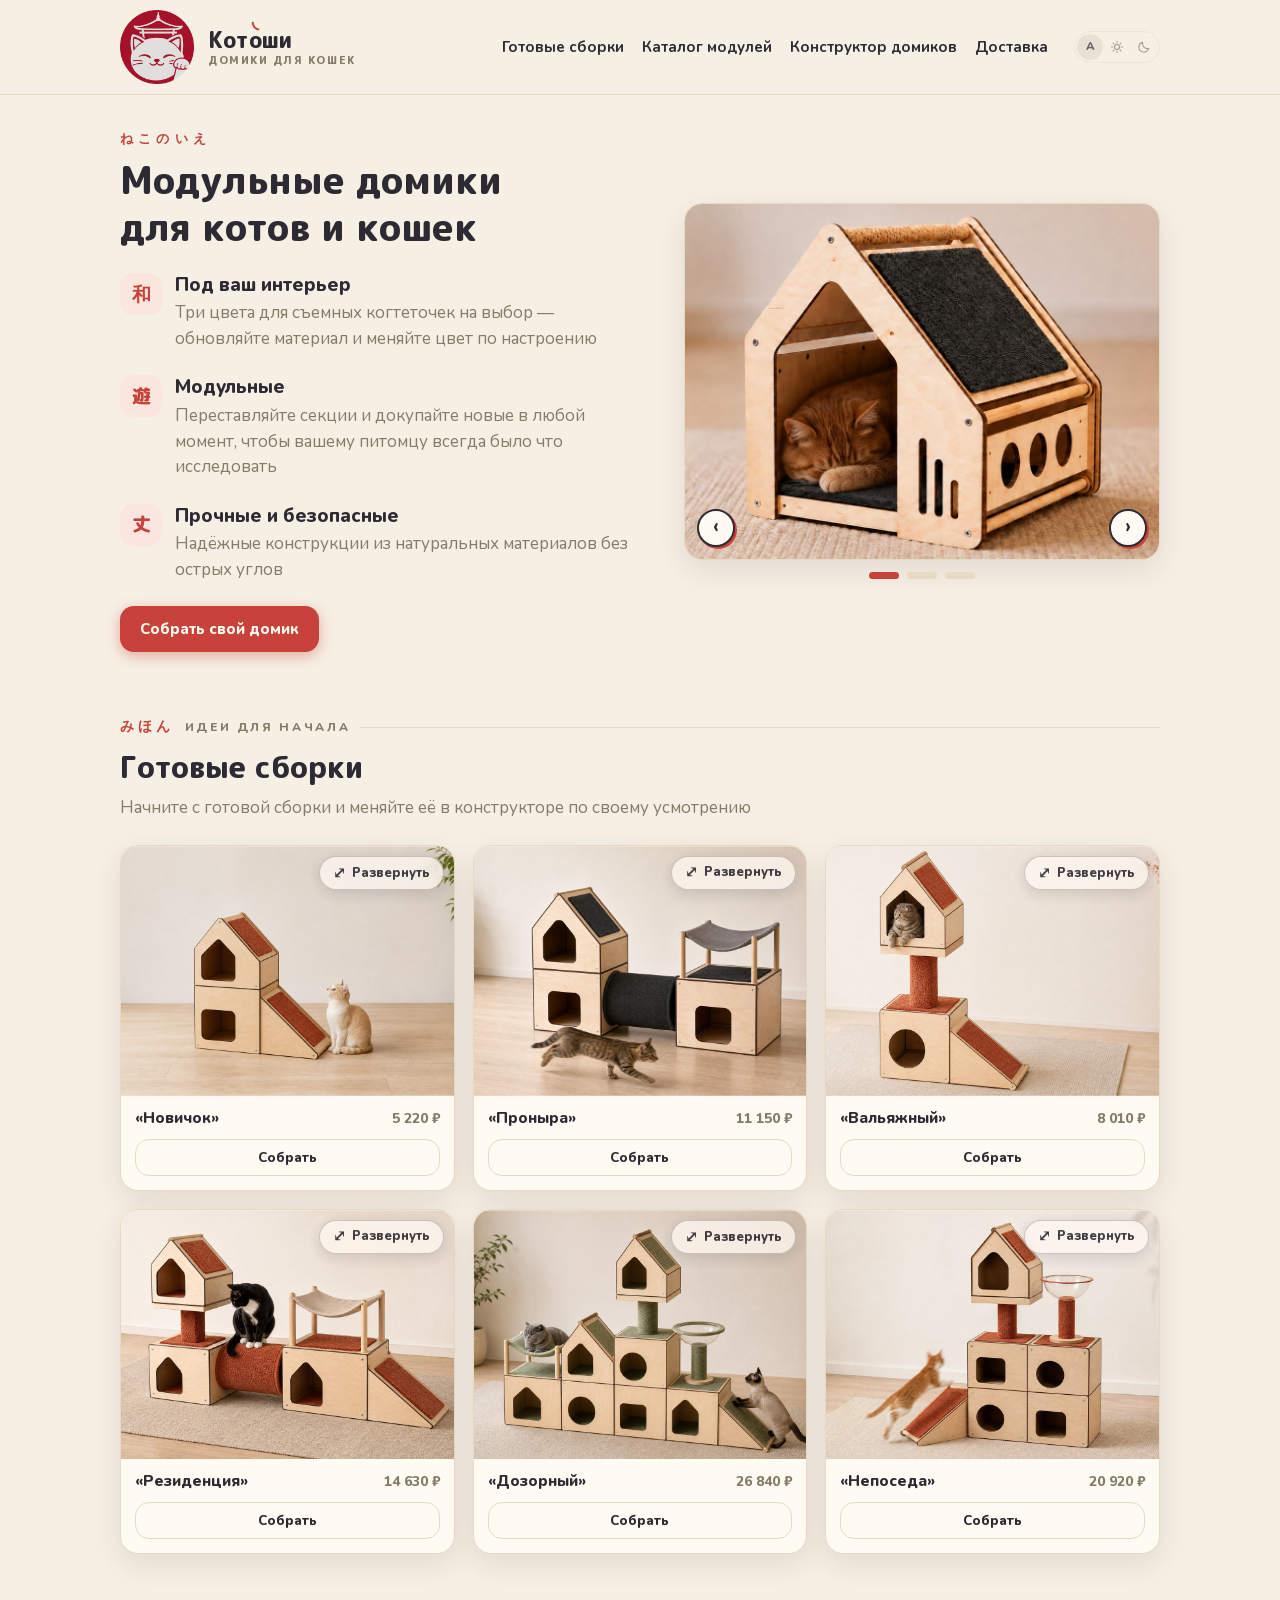
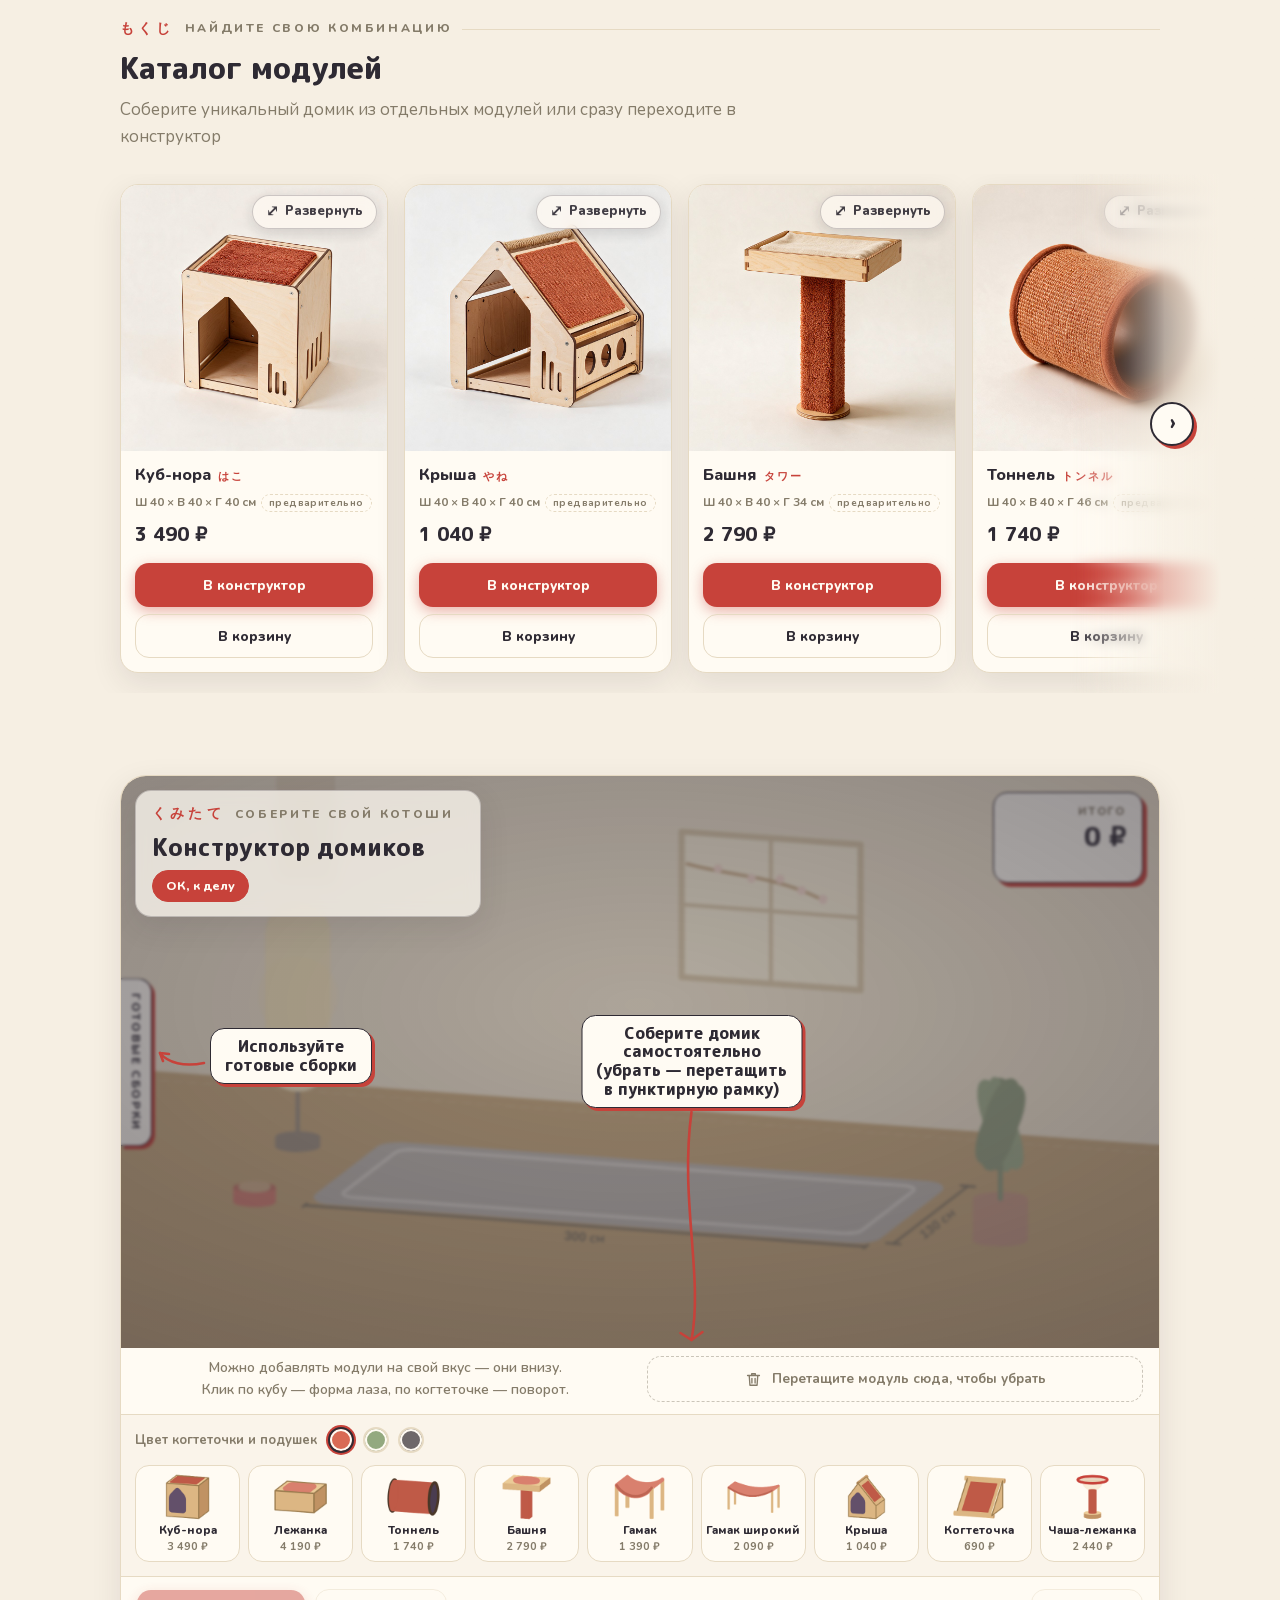
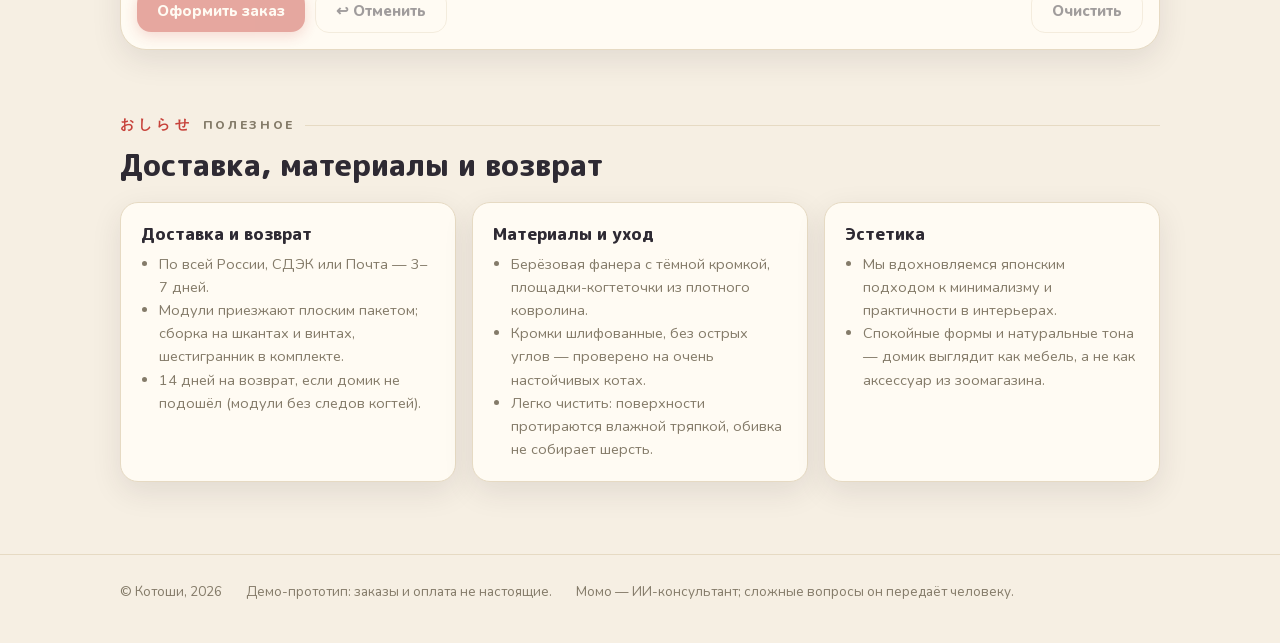
==== commit 7f57872d: "Первый кадр галереи — фотография настоящего домика Рендер модуля «Крыша» заменён реальным продуктовы" ====
--- a/index.html
+++ b/index.html
@@ -137,8 +137,8 @@
 
             <div class="reel-slide" role="group" aria-roledescription="слайд" aria-label="1 из 3">
               <div class="reel-shot">
-                <img src="assets/product-roof.jpg?v=1" width="1029" height="941"
-                     alt="Модуль «Крыша» крупным планом: домик из берёзовой фанеры с угольным ковролином на скате, джутовым коньком-ручкой и плоской лежанкой внутри"
+                <img src="assets/product-roof.jpg?v=2" width="962" height="941"
+                     alt="Модуль «Крыша» крупным планом: домик из берёзовой фанеры с угольным ковролином на скате и джутовым коньком-ручкой; внутри на тёмной лежанке спит рыжий кот"
                      fetchpriority="high" decoding="async">
               </div>
             </div>
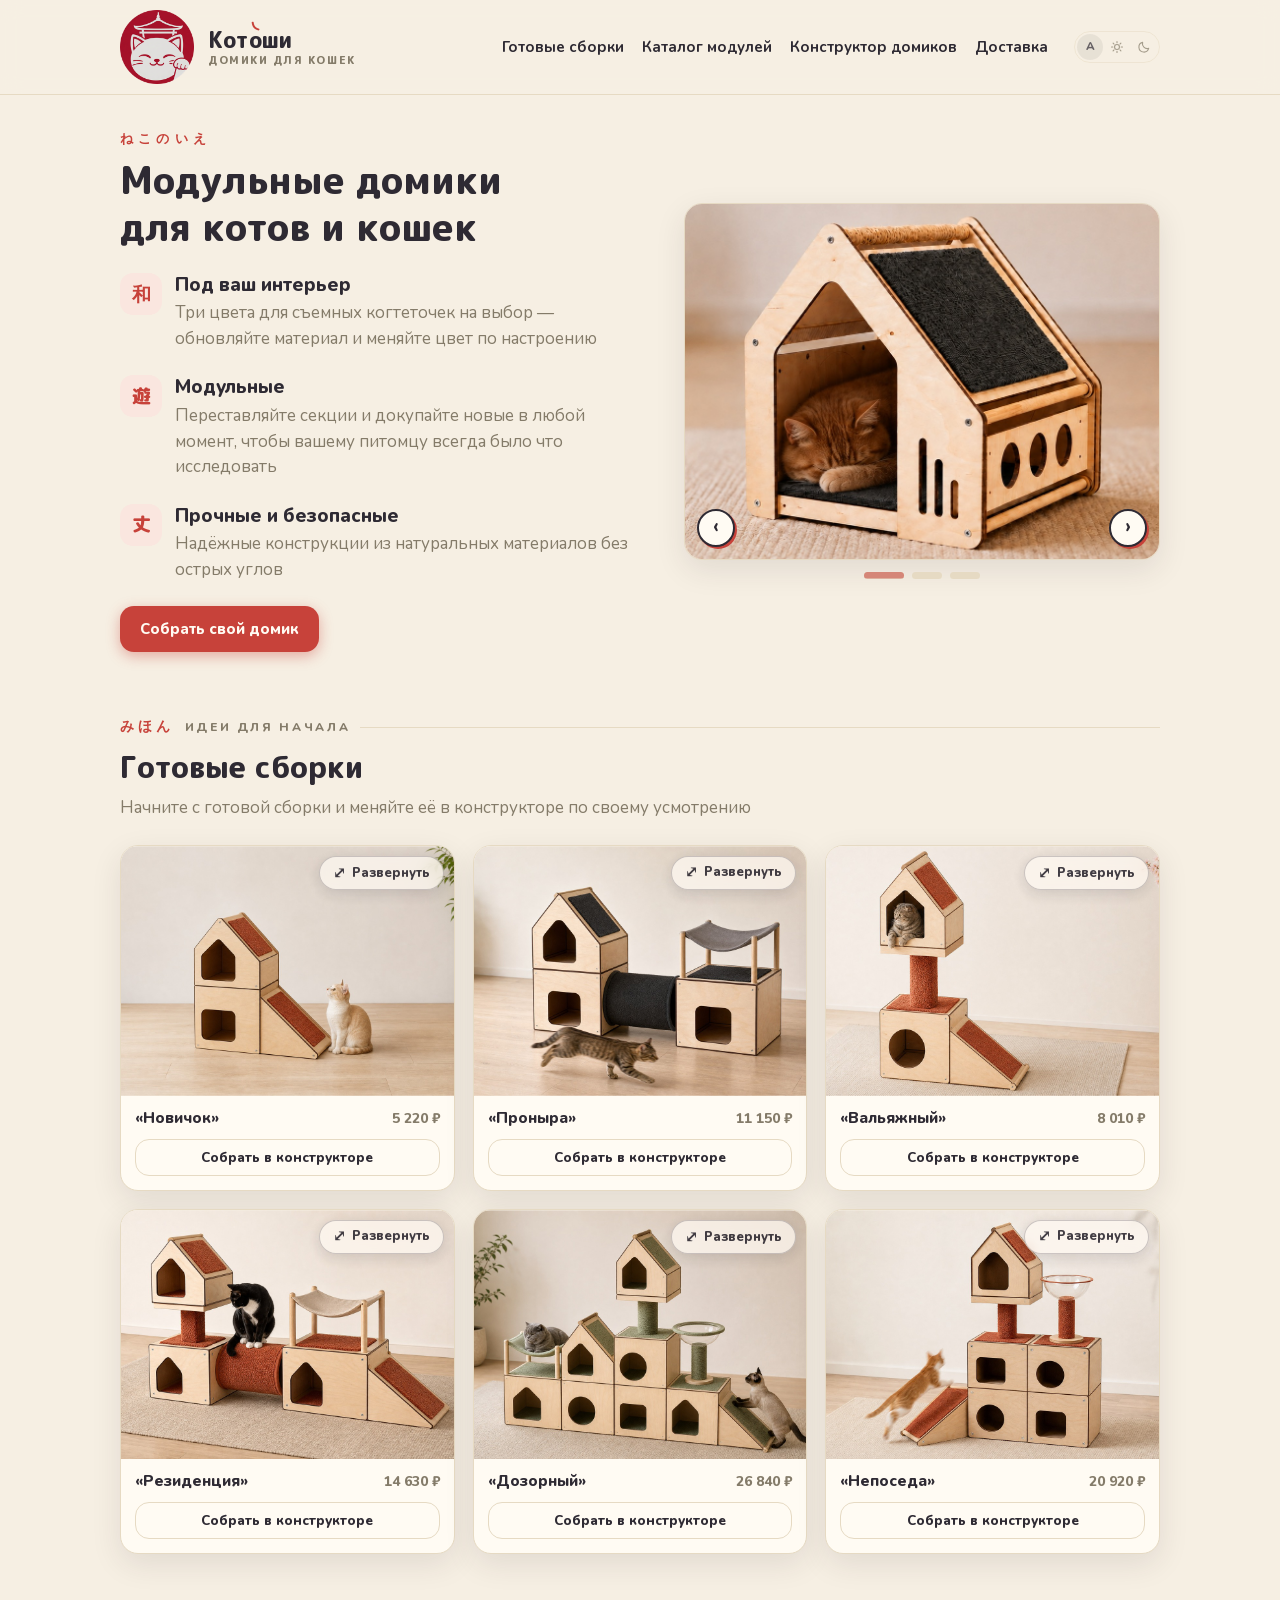
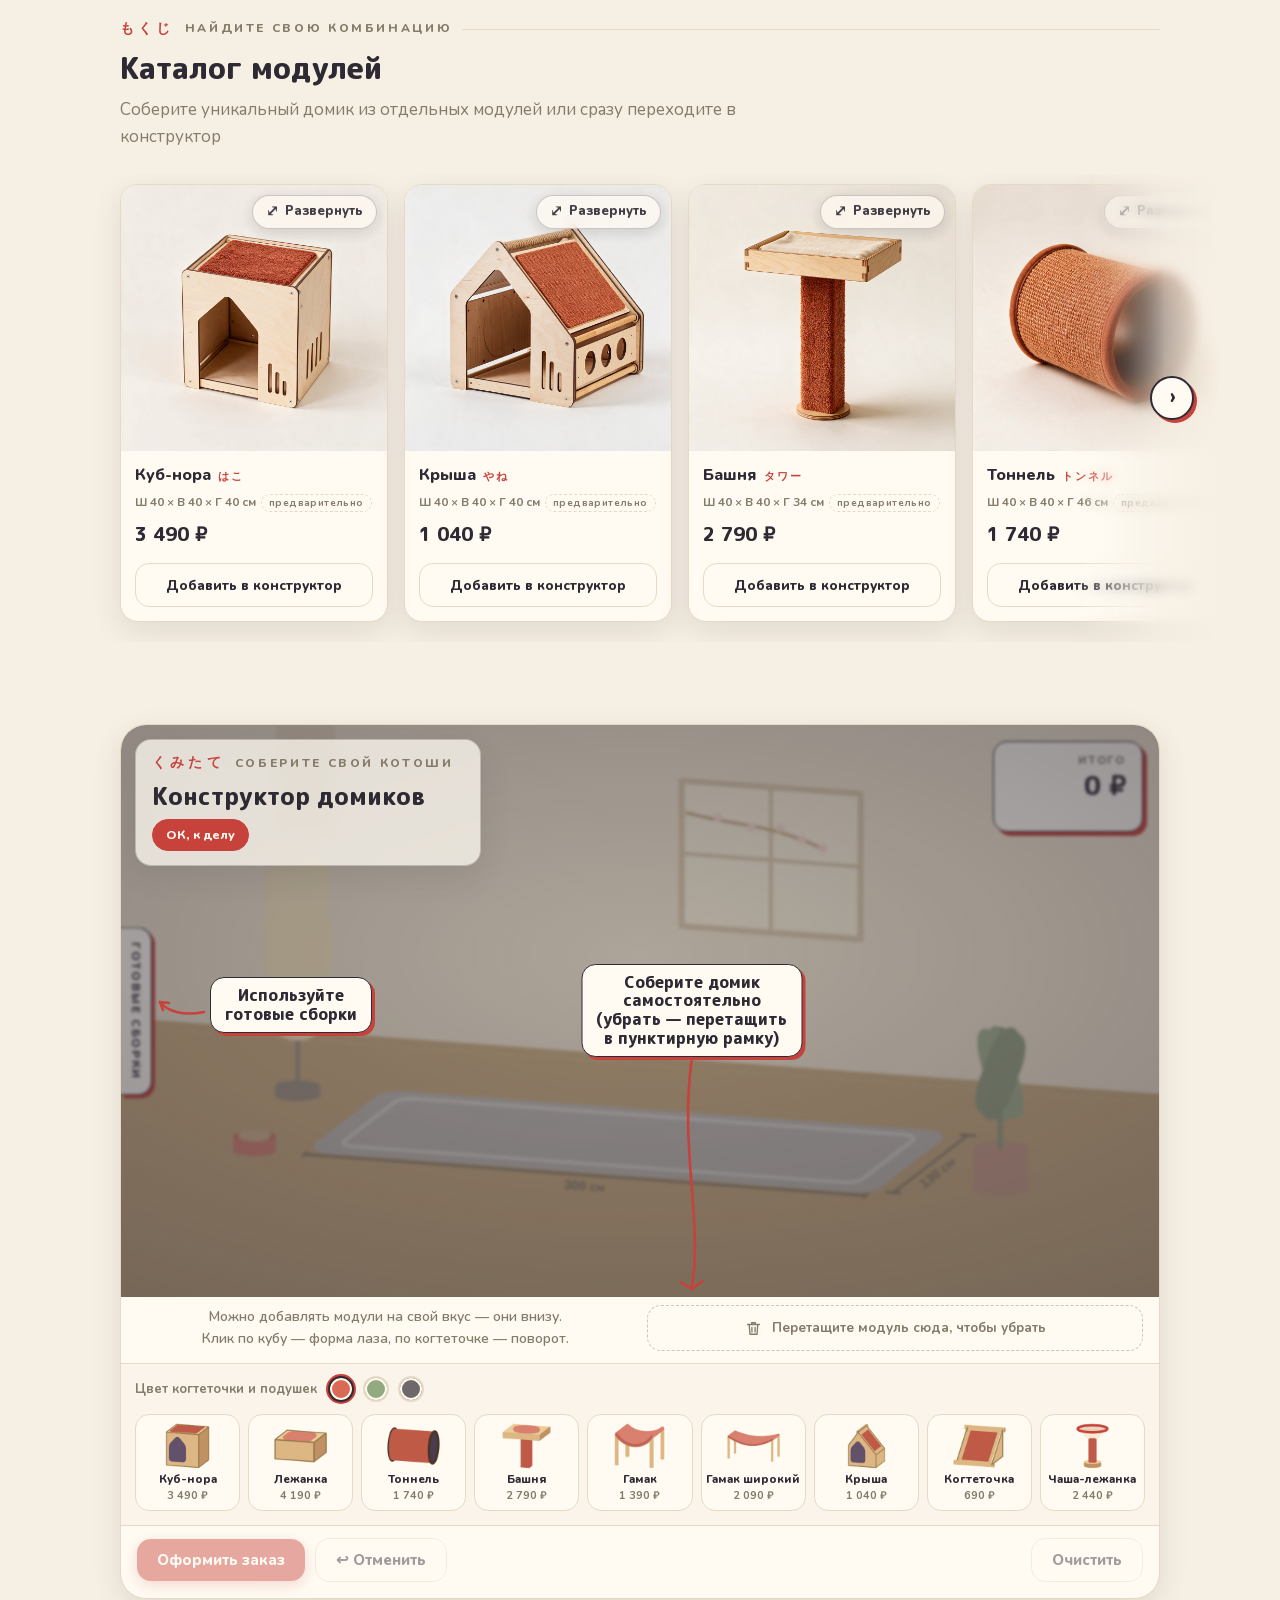
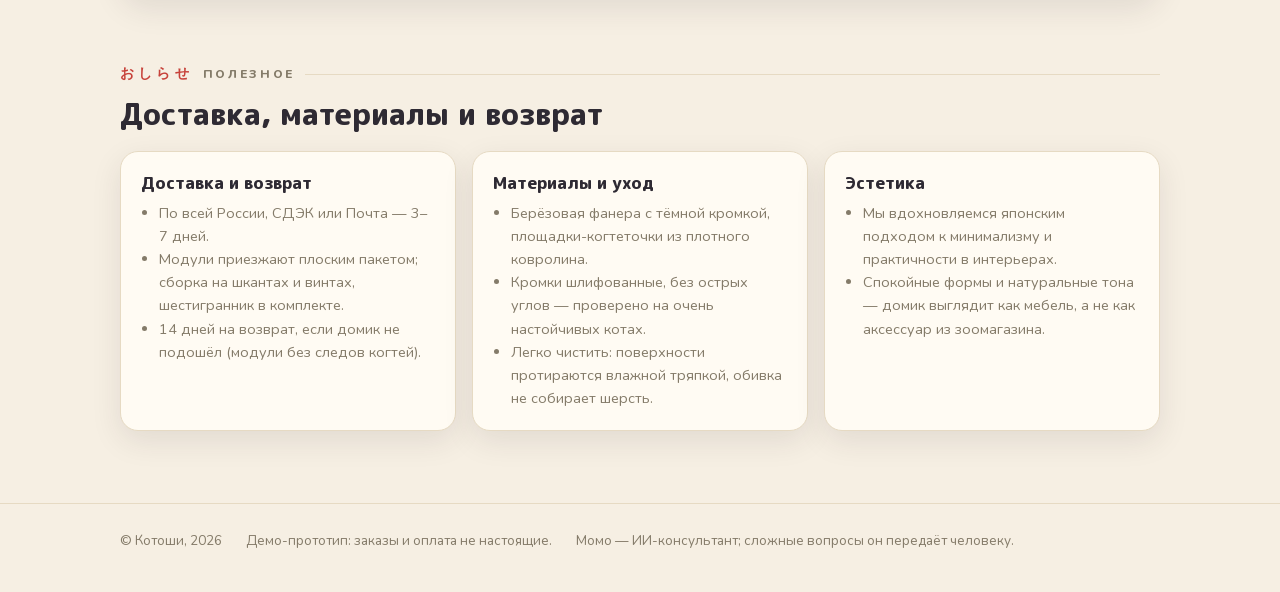
==== commit 1e47db67: "Прототип проще: без корзины и звуков, шкала кадра, компактная шапка Корзина снята целиком. Кнопки «В" ====
--- a/index.html
+++ b/index.html
@@ -16,15 +16,15 @@
 <link rel="preload" href="fonts/mplusrounded1c-800-jp.woff2" as="font" type="font/woff2" crossorigin>
 <!-- ?v= на стилях и скриптах: кэш Pages/браузера обновляется вместе с index.html,
      а не живёт своей жизнью до 10 минут после деплоя -->
-<link rel="stylesheet" href="css/fonts.css?v=88">
-<link rel="stylesheet" href="css/style.css?v=88">
-<script defer src="config.js?v=88"></script>
-<script defer src="js/zdog.dist.min.js?v=88"></script>
-<script defer src="js/catalog.js?v=88"></script>
-<script defer src="js/scene.js?v=88"></script>
-<script defer src="js/configurator.js?v=88"></script>
-<script defer src="js/chat.js?v=88"></script>
-<script defer src="js/app.js?v=88"></script>
+<link rel="stylesheet" href="css/fonts.css?v=89">
+<link rel="stylesheet" href="css/style.css?v=89">
+<script defer src="config.js?v=89"></script>
+<script defer src="js/zdog.dist.min.js?v=89"></script>
+<script defer src="js/catalog.js?v=89"></script>
+<script defer src="js/scene.js?v=89"></script>
+<script defer src="js/configurator.js?v=89"></script>
+<script defer src="js/chat.js?v=89"></script>
+<script defer src="js/app.js?v=89"></script>
 <!-- Тема применяется ДО первой отрисовки: иначе при сохранённой тёмной теме
      страница успевала мигнуть светлой. Скрипт намеренно синхронный и без defer.
      Приоритет: ?theme=light|dark (служебный режим для съёмки рендеров) →
@@ -170,10 +170,15 @@
           <button class="reel-arw reel-prev" id="reelPrev" type="button" aria-label="Предыдущий кадр">‹</button>
           <button class="reel-arw reel-next" id="reelNext" type="button" aria-label="Следующий кадр">›</button>
         </div>
+        <!-- .rd-fill — заливка активной точки: она же индикатор времени до
+             смены кадра. Анимацию заводит reel() в js/app.js ровно на ту же
+             паузу, по которой листает, и замирает вместе с ней. Без js (и при
+             «поменьше движения») заливка просто стоит закрашенной — точка
+             выглядит так же, как выглядела до появления шкалы. -->
         <div class="reel-dots" id="reelDots" role="tablist" aria-label="Кадры">
-          <button type="button" role="tab" class="is-on" aria-selected="true"  aria-label="Кадр 1"></button>
-          <button type="button" role="tab" aria-selected="false" aria-label="Кадр 2"></button>
-          <button type="button" role="tab" aria-selected="false" aria-label="Кадр 3"></button>
+          <button type="button" role="tab" class="is-on" aria-selected="true"  aria-label="Кадр 1"><i class="rd-fill"></i></button>
+          <button type="button" role="tab" aria-selected="false" aria-label="Кадр 2"><i class="rd-fill"></i></button>
+          <button type="button" role="tab" aria-selected="false" aria-label="Кадр 3"><i class="rd-fill"></i></button>
         </div>
       </div>
     </div>
@@ -207,13 +212,10 @@
     <div class="rail" id="moduleRail"></div>
     <button class="rail-nav rail-next" id="railNext" type="button" aria-label="Прокрутить каталог вправо">›</button>
   </div>
-  <!-- прямые покупки видны только в модалке заказа — без этой плашки клик
-       «В корзину» уходил бы в пустоту -->
-  <div class="cart-bar" id="cartBar" role="status">
-    <span class="cb-t">Отдельные модули в заказе:</span>
-    <span class="cb-n" id="cartNote"></span>
-    <button class="btn btn-aka" id="cartOrder" type="button">Оформить заказ</button>
-  </div>
+  <!-- Здесь была плашка «отдельные модули в заказе»: сводка корзины, которую
+       набирали кнопками «В корзину» на карточках. Кнопки и корзина сняты —
+       из каталога ведёт один путь, «В конструктор», и заказ оформляется
+       кнопкой под сценой. -->
 </section>
 
 <section id="builder">
--- a/css/style.css
+++ b/css/style.css
@@ -73,18 +73,45 @@
   backdrop-filter:blur(10px);
   border-bottom:1px solid var(--line);
 }
-.site-head .wrap{display:flex;align-items:center;gap:14px;padding:10px 20px}
+.site-head .wrap{
+  display:flex;align-items:center;gap:14px;padding:10px 20px;
+  transition:padding .2s ease;
+}
 .hanko{
   width:74px;height:74px;border-radius:50%;
   background:transparent;
   display:grid;place-items:center;
   flex:none;cursor:pointer;text-decoration:none;
-  transition:transform .15s ease;
+  transition:transform .15s ease, width .2s ease, height .2s ease;
 }
 .hanko:hover{transform:scale(1.06)}
 .hanko img{width:100%;height:100%;object-fit:contain}
-.brand{font-size:22px;letter-spacing:.01em}
-.brand small{display:block;font-size:11px;font-weight:600;color:var(--muted);letter-spacing:.14em;text-transform:uppercase}
+.brand{font-size:22px;letter-spacing:.01em;transition:font-size .2s ease}
+.brand small{
+  display:block;font-size:11px;font-weight:600;color:var(--muted);
+  letter-spacing:.14em;text-transform:uppercase;
+  /* прячется в компактной шапке — не display:none, чтобы уезжала плавно
+     вместе с остальной высотой, а не пропадала рывком. max-height с запасом:
+     на узком экране «домики для кошек» переносится на две строки, и по
+     высоте одной строки вторая обрезалась бы прямо на первом экране */
+  overflow:hidden;max-height:60px;
+  transition:max-height .2s ease, opacity .16s ease;
+}
+
+/* ---- компактная шапка ----
+   Класс вешает headShrink() в js/app.js, когда первый экран уже прокручен.
+   Шапка липкая, и в полный рост (95px) она весь остальной сайт держит под
+   собой полосу в десятую часть экрана. Ужимаем то, что нужно только на
+   входе: знак и подпись под названием. Навигация не трогается — за ней
+   сюда и смотрят. Высота съезжает с переходом, иначе содержимое страницы
+   дёрнулось бы вверх на 40px рывком (шапка стоит в обычном потоке). */
+.site-head.compact .wrap{padding:5px 20px}
+.site-head.compact .hanko{width:42px;height:42px}
+.site-head.compact .brand{font-size:18px}
+.site-head.compact .brand small{max-height:0;opacity:0}
+@media (prefers-reduced-motion: reduce){
+  .site-head .wrap,.hanko,.brand,.brand small{transition:none}
+}
 /* штрих над второй «о»: катакана ノ — один взмах кисти; зеркалим (scaleX:-1),
    чтобы наклон совпадал с привычным русским знаком ударения о́ */
 .brand .jo{position:relative;display:inline-block}
@@ -196,12 +223,28 @@
 .reel-dots button{
   position:relative;width:30px;height:7px;padding:0;
   border:none;border-radius:99px;background:var(--line);cursor:pointer;
-  transition:background .2s ease;
+  transition:background .2s ease, width .24s ease;
 }
 /* сама точка низкая — расширяем зону нажатия до 44px, не раздувая вид */
 .reel-dots button::before{content:"";position:absolute;inset:-18px -5px}
 .reel-dots button:hover{background:color-mix(in srgb, var(--aka) 45%, var(--line))}
-.reel-dots button.is-on{background:var(--aka)}
+/* Активная точка — шкала времени до смены кадра: по ней слева направо ползёт
+   заливка .rd-fill. Шкала намеренно негромкая: подложка та же, что у спящих
+   точек (никакой лишней подсветки), заливка — приглушённый, а не фирменный
+   алый, и длины прибавляем немного. Активность читается уже по самой длине,
+   так что цветом можно не давить: полоса ползёт 15 секунд подряд, и яркая
+   она тянула бы взгляд с кадра, ради которого всё и затевалось */
+.reel-dots button.is-on{width:40px}
+.reel-dots .rd-fill{
+  position:absolute;inset:0;border-radius:inherit;
+  background:color-mix(in srgb, var(--aka) 55%, var(--line));
+  /* по умолчанию — сплошная заливка: без js и при «поменьше движения»
+     автолистания нет, показывать нечего, и точка просто закрашена.
+     Двигает её только reel(): clip-path, а не scaleX, — масштаб сплющил бы
+     скруглённые торцы пилюли в линзу */
+  clip-path:inset(0 0 0 0);
+}
+.reel-dots button:not(.is-on) .rd-fill{display:none}
 @media (prefers-reduced-motion: reduce){ .reel-track{transition:none} }
 /* на узком экране колонки схлопываются в одну и кадр становится шире, чем был
    на десктопе, — пропорцию 4:3 не трогаем, добираем только палец на стрелках */
@@ -503,8 +546,8 @@
   box-shadow:var(--shadow);
   transition:transform .24s ease, box-shadow .24s ease, border-color .24s ease;
 }
-/* :has(:focus-visible), а не :focus-within — иначе после клика мышью по
-   «В корзину» карточка навсегда оставалась приподнятой (см. .sc-card) */
+/* :has(:focus-visible), а не :focus-within — иначе после клика мышью по кнопке
+   в карточке она навсегда оставалась приподнятой (см. .sc-card) */
 .mc-card:hover,.mc-card:has(:focus-visible){
   transform:translateY(-5px);
   box-shadow:0 16px 34px color-mix(in srgb, var(--ink) 20%, transparent);
@@ -613,24 +656,6 @@
 .rail-nav:hover{transform:translateY(-50%) scale(1.08);background:var(--aka);color:#FFFBF3;border-color:var(--aka)}
 .rail-nav[disabled]{opacity:0;pointer-events:none}
 @media (hover:none){ .rail-nav{display:none} }
-
-/* сводка прямых покупок: появляется под лентой, когда что-то положили в заказ.
-   Иначе «В корзину» уходило бы в пустоту — состав виден только в модалке */
-.cart-bar{
-  display:none;align-items:center;gap:12px;flex-wrap:wrap;
-  margin:6px auto 0;max-width:1080px;
-  padding:12px 16px;
-  border:1.5px dashed var(--aka);border-radius:16px;
-  background:color-mix(in srgb, var(--aka) 7%, var(--panel));
-}
-.cart-bar.show{display:flex}
-.cart-bar .cb-t{font-weight:800;font-size:14.5px}
-.cart-bar .cb-n{color:var(--muted);font-weight:700;font-size:13.5px}
-.cart-bar .btn{margin-left:auto;padding:9px 18px;font-size:13.5px;min-height:44px}
-@media (max-width:640px){
-  .cart-bar{margin-inline:20px}
-  .cart-bar .btn{margin-left:0;width:100%}
-}
 
 /* ============ студия (конструктор домиков) ============ */
 .studio{
@@ -1369,27 +1394,11 @@
 }
 .order-lines li.total{font-weight:800;font-size:16px;border-bottom:none}
 .order-lines .n{font-variant-numeric:tabular-nums;white-space:nowrap}
-/* заказ ОДИН, но состав разделён на две категории: собранное в конструкторе
-   и модули, купленные напрямую из каталога (у вторых — счётчик количества) */
-.og-t{
-  display:flex;align-items:center;gap:9px;
-  font-size:11px;font-weight:800;letter-spacing:.14em;text-transform:uppercase;
-  color:var(--muted);margin:14px 0 0;
-}
-.og-t:first-child{margin-top:0}
-.og-t::after{content:"";height:1px;background:var(--line);flex:1}
 .order-lines li .nm{flex:1;min-width:0}
-.qty{display:inline-flex;align-items:center;gap:2px;flex:none}
-.qty button{
-  width:26px;height:26px;padding:0;border-radius:8px;cursor:pointer;
-  border:1.5px solid var(--line);background:var(--panel);color:var(--muted);
-  font-size:15px;font-weight:800;line-height:1;
-  transition:border-color .14s ease, color .14s ease;
-}
-.qty button:hover{border-color:var(--aka);color:var(--aka)}
-.qty .q{min-width:22px;text-align:center;font-weight:800;font-variant-numeric:tabular-nums;font-size:14px}
-.qty .rm{margin-left:4px;border-color:transparent;font-size:13px}
-.qty .rm:hover{border-color:var(--aka);color:var(--aka)}
+/* Здесь были .og-t (заголовок группы состава) и .qty (счётчик количества):
+   состав заказа делился на «сборку из конструктора» и «отдельные модули»
+   из корзины, и у вторых можно было менять количество прямо в модалке.
+   Корзины больше нет — группа одна, и правит её только конструктор. */
 .f-row{margin-bottom:12px}
 .f-row label{display:block;font-size:13px;font-weight:800;margin-bottom:5px}
 .f-row input,.f-row textarea{
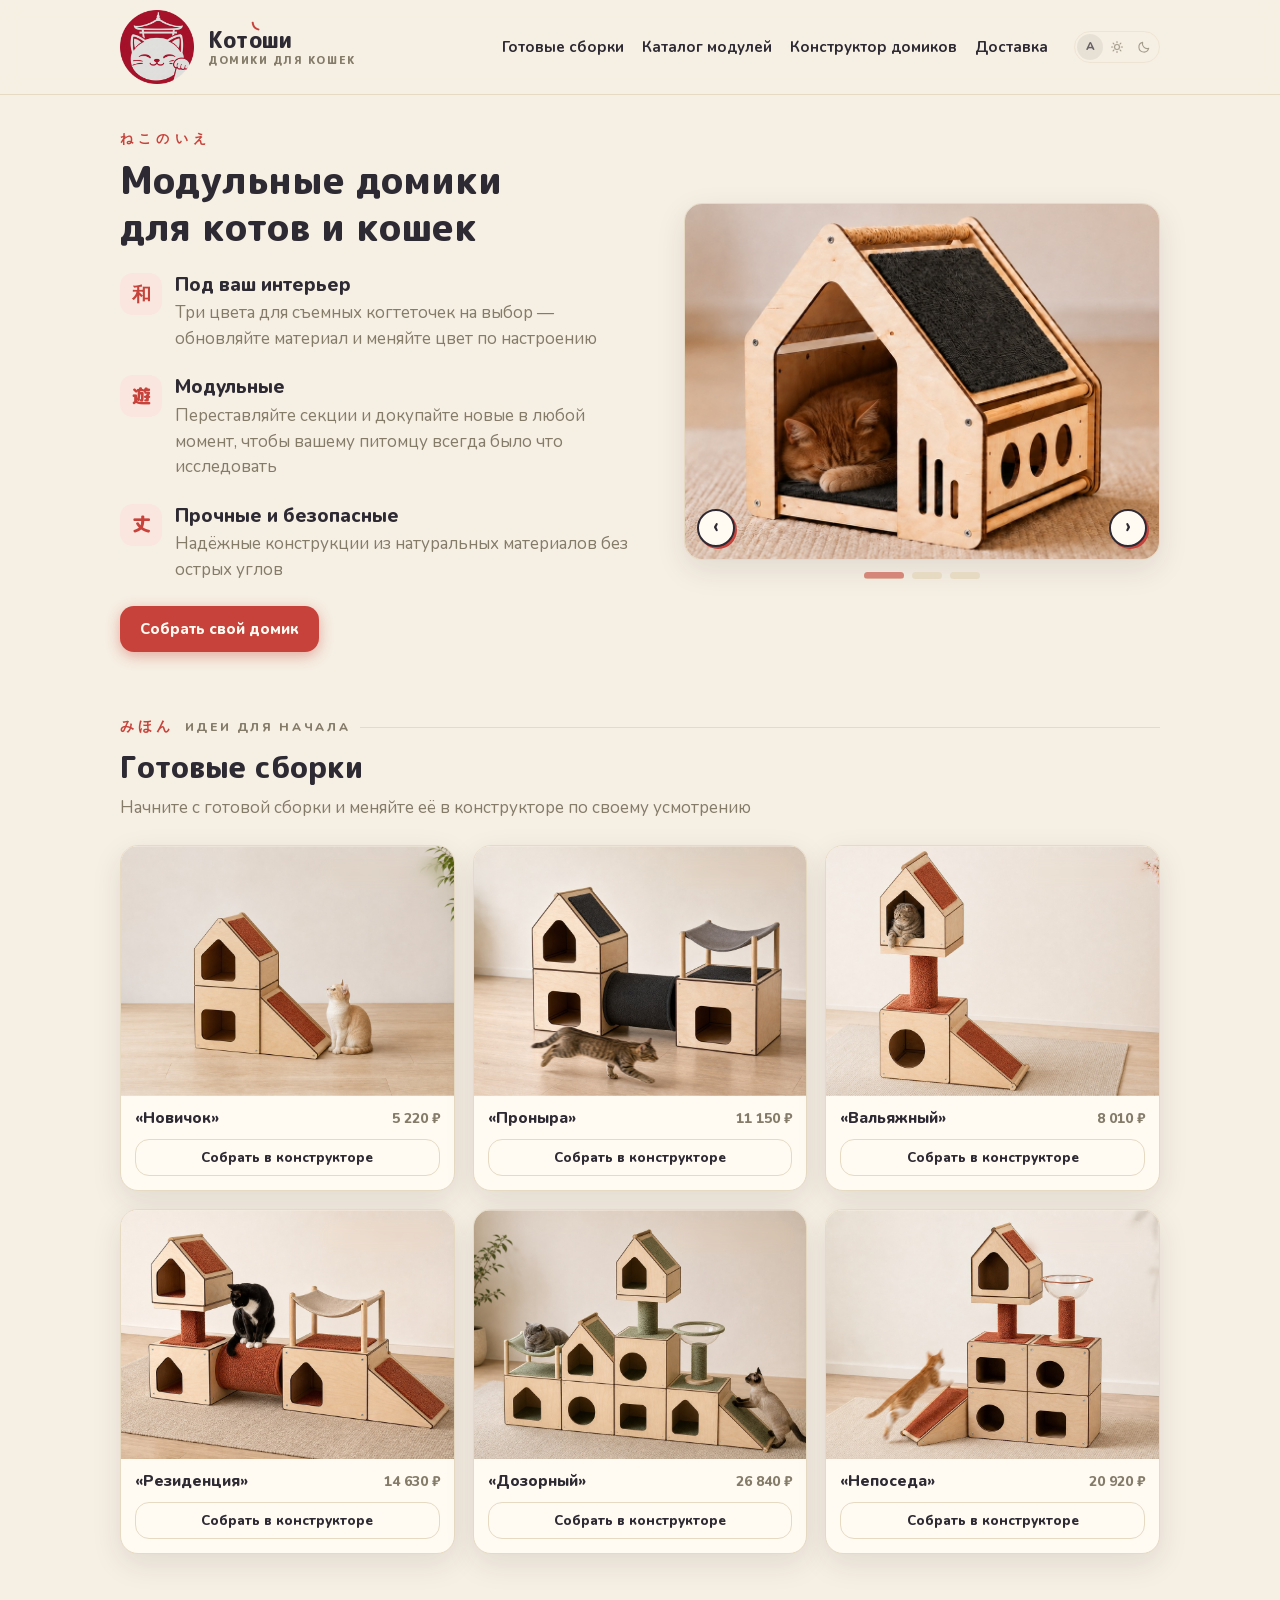
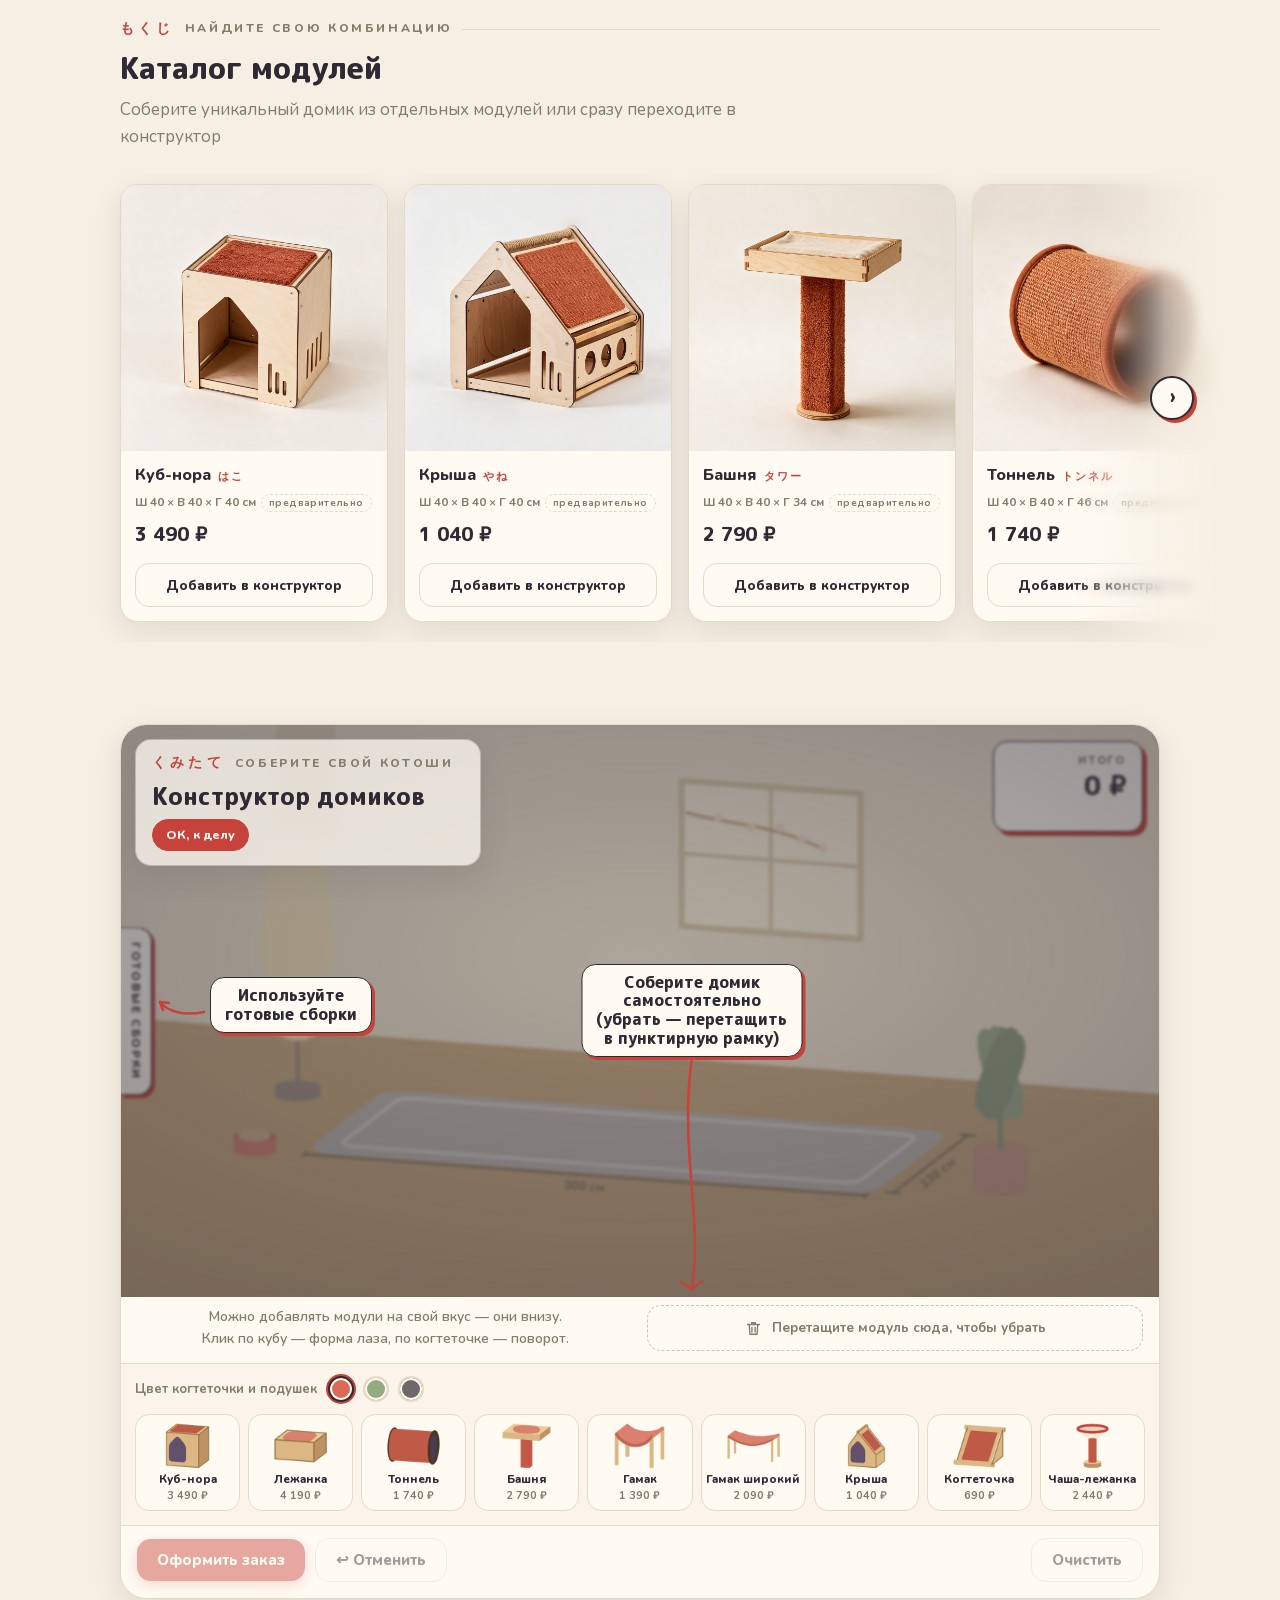
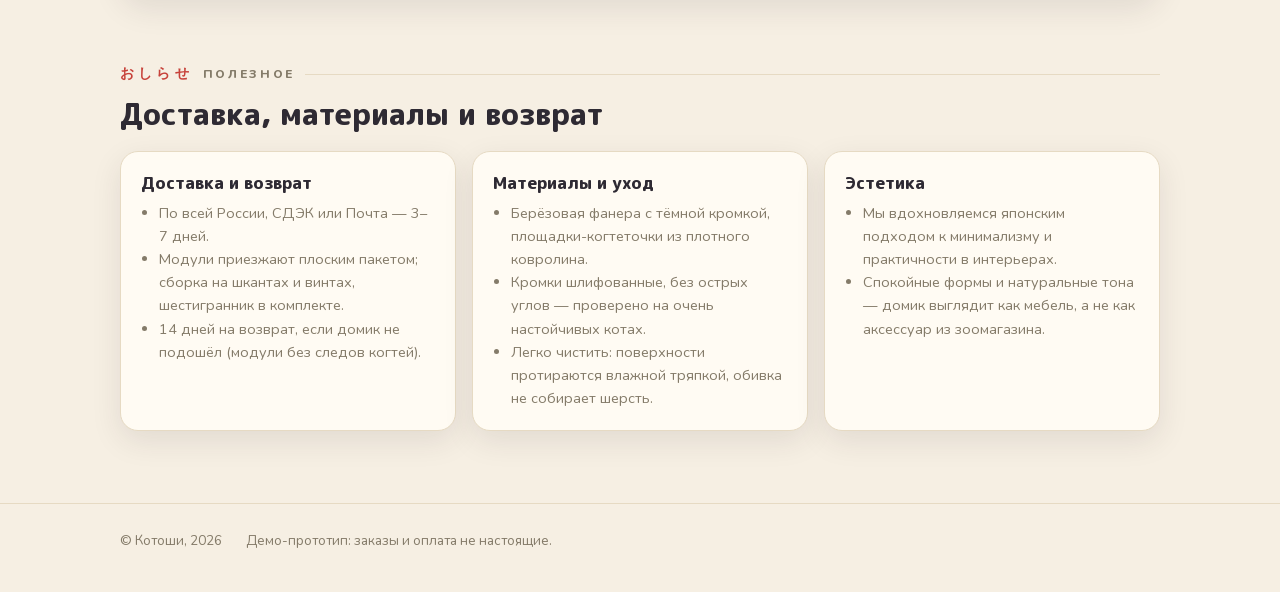
==== commit 75e29cc6: "Галерея: фото стоят 7 секунд, ролик — 15 Один интервал на все кадры приходилось выбирать между «фото" ====
--- a/index.html
+++ b/index.html
@@ -16,15 +16,15 @@
 <link rel="preload" href="fonts/mplusrounded1c-800-jp.woff2" as="font" type="font/woff2" crossorigin>
 <!-- ?v= на стилях и скриптах: кэш Pages/браузера обновляется вместе с index.html,
      а не живёт своей жизнью до 10 минут после деплоя -->
-<link rel="stylesheet" href="css/fonts.css?v=89">
-<link rel="stylesheet" href="css/style.css?v=89">
-<script defer src="config.js?v=89"></script>
-<script defer src="js/zdog.dist.min.js?v=89"></script>
-<script defer src="js/catalog.js?v=89"></script>
-<script defer src="js/scene.js?v=89"></script>
-<script defer src="js/configurator.js?v=89"></script>
-<script defer src="js/chat.js?v=89"></script>
-<script defer src="js/app.js?v=89"></script>
+<link rel="stylesheet" href="css/fonts.css?v=90">
+<link rel="stylesheet" href="css/style.css?v=90">
+<script defer src="config.js?v=90"></script>
+<script defer src="js/zdog.dist.min.js?v=90"></script>
+<script defer src="js/catalog.js?v=90"></script>
+<script defer src="js/scene.js?v=90"></script>
+<script defer src="js/configurator.js?v=90"></script>
+<script defer src="js/chat.js?v=90"></script>
+<script defer src="js/app.js?v=90"></script>
 <!-- Тема применяется ДО первой отрисовки: иначе при сохранённой тёмной теме
      страница успевала мигнуть светлой. Скрипт намеренно синхронный и без defer.
      Приоритет: ?theme=light|dark (служебный режим для съёмки рендеров) →
@@ -118,9 +118,10 @@
     </div>
     <!-- Галерея на три кадра: модуль «Крыша» крупным планом (фактура берёзы,
          ковролин на скате, джутовый конёк), затем общий план собранного домика,
-         затем ролик — деталь, целое и живой кот. Кадры сменяются сами раз в
-         15 секунд; условия, при которых автолистание замирает, описаны в reel()
-         в js/app.js.
+         затем ролик — деталь, целое и живой кот. Кадры сменяются сами: фото
+         стоят по 7 секунд, ролик — 15 (его длина). Сколько кадру осталось,
+         видно по заливке активной точки под галереей; условия, при которых
+         автолистание замирает, описаны в reel() в js/app.js.
          Разметка и id — те же, что были у карусели на первом экране, поэтому
          reel() в js/app.js подхватывает её без единой правки. Слайды видны и
          без js: без него виден первый кадр, остальные просто уезжают за край
@@ -151,10 +152,13 @@
               </div>
             </div>
 
-            <!-- ролик длится ровно 15 секунд — столько же, сколько кадр стоит
-                 на автолистании, так что за один показ он успевает пройти цикл
-                 целиком и не обрывается на середине. preload="metadata": сам
-                 файл тянется, только когда до кадра доходит очередь -->
+            <!-- ролик длится ровно 15 секунд, и его кадру на автолистании
+                 отведено столько же (соседним фото — по 7): за один показ он
+                 успевает пройти цикл целиком и не обрывается на середине.
+                 reel() узнаёт этот кадр по самому <video>, так что менять
+                 длительность при перестановке слайдов не придётся.
+                 preload="metadata": сам файл тянется, только когда до кадра
+                 доходит очередь -->
             <div class="reel-slide" role="group" aria-roledescription="слайд" aria-label="3 из 3">
               <div class="reel-shot">
                 <video id="filmVid" autoplay muted loop playsinline preload="metadata"
@@ -489,7 +493,6 @@
   <div class="wrap">
     <span>© Котоши, 2026</span>
     <span>Демо-прототип: заказы и оплата не настоящие.</span>
-    <span>Момо — ИИ-консультант; сложные вопросы он передаёт человеку.</span>
   </div>
 </footer>
 
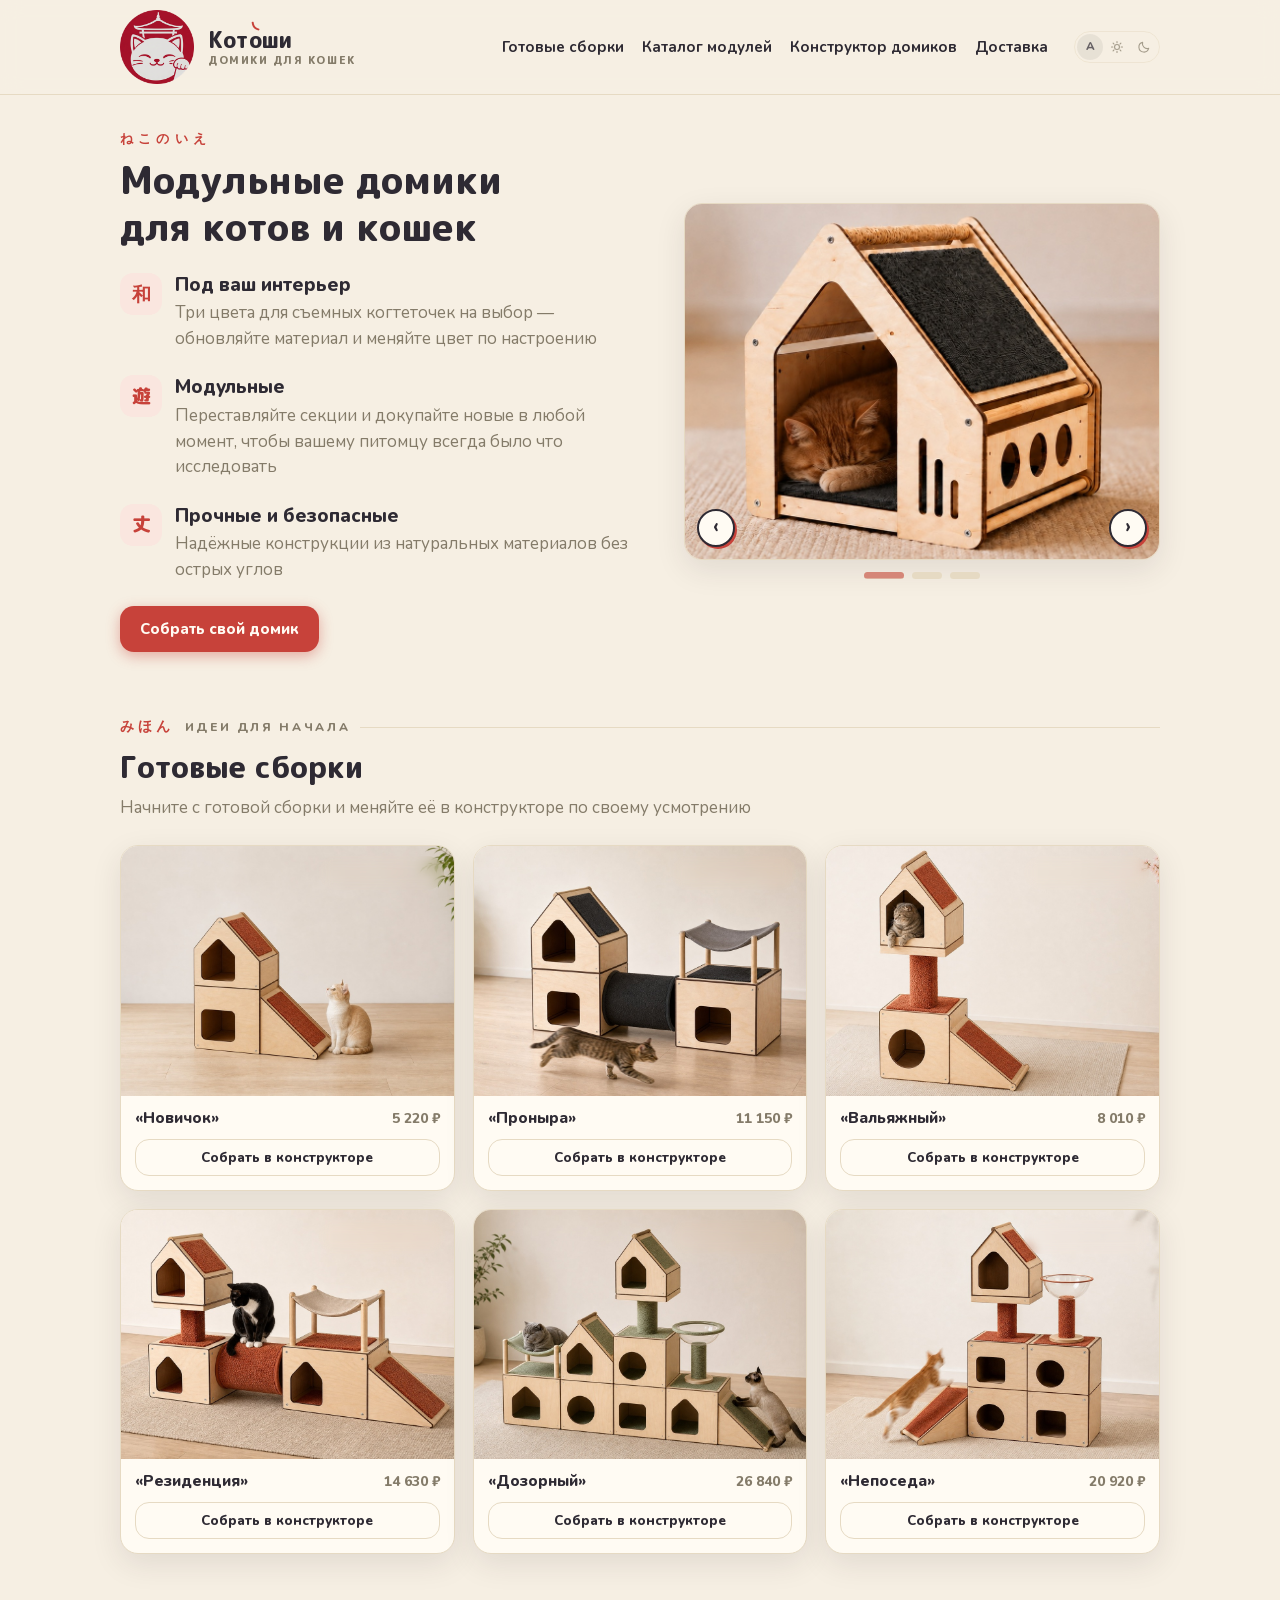
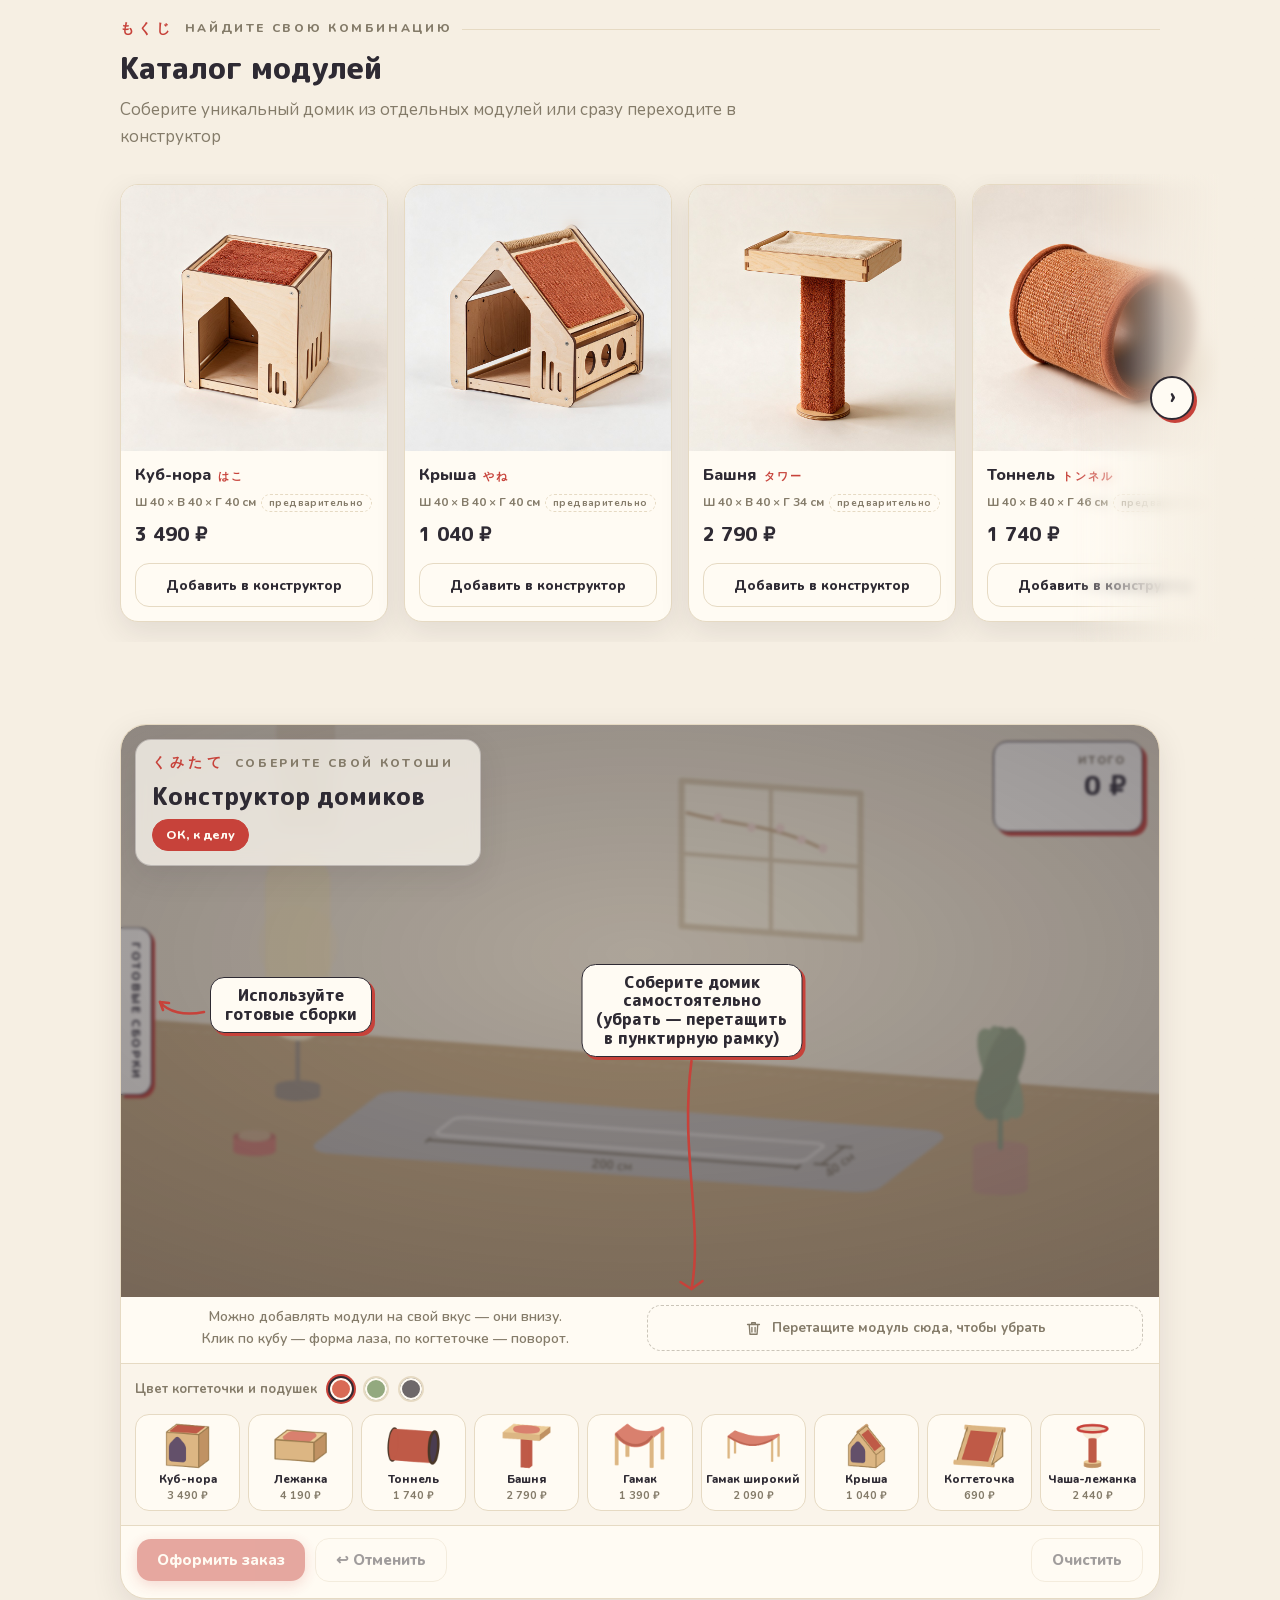
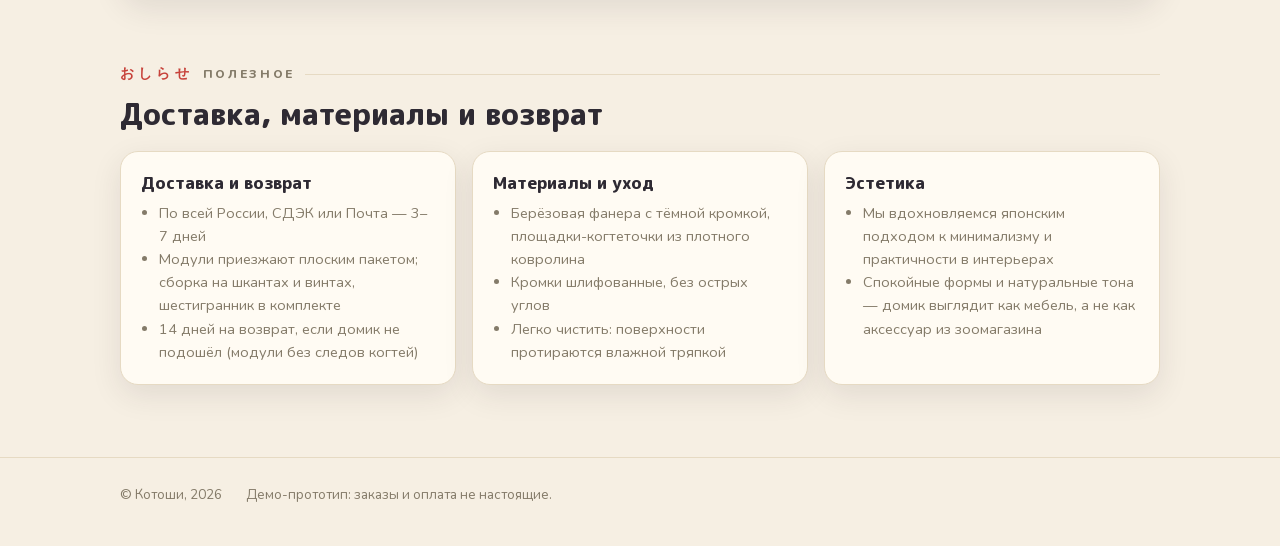
==== commit 3a87e3f3: "Стартовая связка, зона застройки по сетке, компактные карточки планов Конструктор при первом показе " ====
--- a/index.html
+++ b/index.html
@@ -16,15 +16,15 @@
 <link rel="preload" href="fonts/mplusrounded1c-800-jp.woff2" as="font" type="font/woff2" crossorigin>
 <!-- ?v= на стилях и скриптах: кэш Pages/браузера обновляется вместе с index.html,
      а не живёт своей жизнью до 10 минут после деплоя -->
-<link rel="stylesheet" href="css/fonts.css?v=90">
-<link rel="stylesheet" href="css/style.css?v=90">
-<script defer src="config.js?v=90"></script>
-<script defer src="js/zdog.dist.min.js?v=90"></script>
-<script defer src="js/catalog.js?v=90"></script>
-<script defer src="js/scene.js?v=90"></script>
-<script defer src="js/configurator.js?v=90"></script>
-<script defer src="js/chat.js?v=90"></script>
-<script defer src="js/app.js?v=90"></script>
+<link rel="stylesheet" href="css/fonts.css?v=91">
+<link rel="stylesheet" href="css/style.css?v=91">
+<script defer src="config.js?v=91"></script>
+<script defer src="js/zdog.dist.min.js?v=91"></script>
+<script defer src="js/catalog.js?v=91"></script>
+<script defer src="js/scene.js?v=91"></script>
+<script defer src="js/configurator.js?v=91"></script>
+<script defer src="js/chat.js?v=91"></script>
+<script defer src="js/app.js?v=91"></script>
 <!-- Тема применяется ДО первой отрисовки: иначе при сохранённой тёмной теме
      страница успевала мигнуть светлой. Скрипт намеренно синхронный и без defer.
      Приоритет: ?theme=light|dark (служебный режим для съёмки рендеров) →
@@ -463,24 +463,24 @@
       <div class="info-card">
         <h3>Доставка и возврат</h3>
         <ul>
-          <li>По всей России, СДЭК или Почта — 3–7 дней.</li>
-          <li>Модули приезжают плоским пакетом; сборка на шкантах и винтах, шестигранник в комплекте.</li>
-          <li>14 дней на возврат, если домик не подошёл (модули без следов когтей).</li>
+          <li>По всей России, СДЭК или Почта — 3–7 дней</li>
+          <li>Модули приезжают плоским пакетом; сборка на шкантах и винтах, шестигранник в комплекте</li>
+          <li>14 дней на возврат, если домик не подошёл (модули без следов когтей)</li>
         </ul>
       </div>
       <div class="info-card">
         <h3>Материалы и уход</h3>
         <ul>
-          <li>Берёзовая фанера с тёмной кромкой, площадки-когтеточки из плотного ковролина.</li>
-          <li>Кромки шлифованные, без острых углов — проверено на очень настойчивых котах.</li>
-          <li>Легко чистить: поверхности протираются влажной тряпкой, обивка не собирает шерсть.</li>
+          <li>Берёзовая фанера с тёмной кромкой, площадки-когтеточки из плотного ковролина</li>
+          <li>Кромки шлифованные, без острых углов</li>
+          <li>Легко чистить: поверхности протираются влажной тряпкой</li>
         </ul>
       </div>
       <div class="info-card">
         <h3>Эстетика</h3>
         <ul>
-          <li>Мы вдохновляемся японским подходом к минимализму и практичности в интерьерах.</li>
-          <li>Спокойные формы и натуральные тона — домик выглядит как мебель, а не как аксессуар из зоомагазина.</li>
+          <li>Мы вдохновляемся японским подходом к минимализму и практичности в интерьерах</li>
+          <li>Спокойные формы и натуральные тона — домик выглядит как мебель, а не как аксессуар из зоомагазина</li>
         </ul>
       </div>
     </div>
--- a/css/style.css
+++ b/css/style.css
@@ -435,37 +435,22 @@
   transform:translateY(-4px);
   box-shadow:0 18px 40px color-mix(in srgb, var(--ink) 20%, transparent);
 }
-.sc-media{position:relative;aspect-ratio:4/3;overflow:hidden;background:var(--paper);--sc-zoom:1.34;
+.sc-media{position:relative;aspect-ratio:4/3;overflow:hidden;background:var(--paper);
   border-radius:calc(var(--r) - 1px) calc(var(--r) - 1px) 0 0}
-/* Масштаб сборки в витрине.
-   Рендеры сняты «в размер кадра»: маленький «Новичок» (2 ячейки, 5 220 ₽) занимал
-   столько же места, сколько «Дозорный» (5 ячеек, 26 840 ₽), и в сетке дешёвые
-   сборки выглядели крупнее дорогих. Кадр 16:9 в окне 4:3 обрезается по бокам
-   (object-fit:cover), поэтому масштаб задаём явно: 1.34 — «cover» (обрезка по
-   бокам, максимальный размер), 1.0 — весь кадр целиком с полями сверху/снизу.
-   Значения подобраны по РЕАЛЬНОЙ ширине сборки в ячейках сетки.
-   Поля закрывает та же картинка, увеличенная и размытая, — без жёсткого стыка. */
-.sc-media::before{
-  content:"";position:absolute;inset:0;
-  background:var(--sc-img) center/cover no-repeat;
-  transform:scale(1.35);filter:blur(28px) saturate(.85) brightness(1.05);
-}
-.sc-media img{position:relative;width:100%;height:100%;display:block;object-fit:contain;
-  transform:scale(var(--sc-zoom));transform-origin:center;transition:transform .3s ease}
+/* Фото заполняет карточку. Здесь был тот же приём, что и в сайдбаре: сборку
+   ужимали пропорционально её размеру в ячейках (--sc-zoom), а освободившиеся
+   поля закрывала та же картинка в размытии — фоном ::before из --sc-img.
+   Подложка не работала никогда: url() в custom property резолвится
+   относительно css/, а не документа, и все шесть запросов уходили в 404
+   (css/assets/render_*.jpg). А сам --sc-zoom со временем выровнялся в 1.34 у
+   всех шести, то есть в обычный cover, — поля исчезли, и прятать стало
+   нечего. Осталось то, что и делалось на самом деле: cover. */
+.sc-media img{position:relative;width:100%;height:100%;display:block;object-fit:cover;
+  transform-origin:center;transition:transform .3s ease}
 /* на ховере фото реально становится крупнее — не «стекло» поверх, а сам кадр */
 .sc-card:hover .sc-media img,.sc-card:has(:focus-visible) .sc-media img{
-  transform:scale(calc(var(--sc-zoom) + .1));
-}
-.sc-card[data-key="watch"]   .sc-media{--sc-zoom:1.34}  /* 5 ячеек — эталон */
-.sc-card[data-key="manor"]   .sc-media{--sc-zoom:1.34}  /* 4 ячейки, запас снят в рендере */
-.sc-card[data-key="zoomies"] .sc-media{--sc-zoom:1.34}  /* блок 2×2, высокий */
-.sc-card[data-key="wide"]    .sc-media{--sc-zoom:1.34}  /* 3 ячейки, запас снят в рендере */
-/* «Вальяжный» — вертикальная сборка: кадрируем «в упор» (cover), чтобы домик
-   занял всю высоту карточки и читался высоким рядом с широкими сборками */
-.sc-card[data-key="tower"]   .sc-media{--sc-zoom:1.34}
-/* «Новичок» — запас воздуха уже заложен в самом рендере, поэтому в карточке
-   кадрируем «в упор» (cover): фото занимает всю высоту, без полей */
-.sc-card[data-key="start"]   .sc-media{--sc-zoom:1.34}
+  transform:scale(1.07);
+}
 /* три сборки ещё без фотосъёмки — вместо неё мокап с иероглифом темы, честно без притворства */
 /* иероглиф держим в верхней трети: нижняя часть карточки уходит под подпись-стекло */
 .sc-mock{width:100%;height:100%;display:flex;align-items:flex-start;justify-content:center;padding-top:16%;
@@ -1183,58 +1168,57 @@
   flex:1 1 0;overflow-y:auto;
   padding:12px;display:flex;flex-direction:column;gap:12px;
 }
+/* вся карточка — одна кнопка (см. app.js), поэтому сбрасываем кнопочные
+   умолчания: шрифт, выравнивание и внутренние отступы задаём сами */
 .preset-card{
+  display:block;width:100%;padding:0;text-align:left;font:inherit;color:inherit;
   background:color-mix(in srgb, var(--paper) 55%, var(--panel));
   border:1px solid var(--line);border-radius:16px;
-  overflow:hidden;flex:none;
-}
-/* aspect-ratio на самом media: три сборки без фото (см. SHOWCASE) кладут сюда
-   .sc-mock вместо img, а он высоты не задаёт — контейнер иначе схлопнется */
-.preset-card .pc-media{position:relative;overflow:hidden;aspect-ratio:16/9;--pc-zoom:1}
-/* Масштаб сборки в карточке.
-   Рендеры сняты «в размер кадра»: маленький «Новичок» (2 модуля) занимал столько
-   же места, сколько «Дозорный» (11 модулей), и в сетке дешёвые сборки выглядели
-   крупнее дорогих. Уменьшаем фото пропорционально РЕАЛЬНОМУ размеру сборки —
-   ширине в ячейках сетки: 5 ячеек («Дозорный») = 1, дальше по убыванию.
-   Освободившиеся поля закрывает та же картинка, увеличенная и размытая, —
-   без жёсткого стыка с фоном карточки. */
-.preset-card .pc-media::before{
-  content:"";position:absolute;inset:0;
-  background:var(--pc-img) center/cover no-repeat;
-  transform:scale(1.3);filter:blur(26px) saturate(.85) brightness(1.04);
-}
-.preset-card .pc-media.no-img::before{display:none}
-.preset-card img{position:relative;width:100%;height:auto;display:block;aspect-ratio:16/9;
-  object-fit:cover;transform:scale(var(--pc-zoom));transform-origin:center}
-.preset-card[data-key="start"]   .pc-media{--pc-zoom:.70}  /* 2 ячейки, 5 220 ₽ */
-.preset-card[data-key="tower"]   .pc-media{--pc-zoom:.82}  /* 2 ячейки, но высокая */
-.preset-card[data-key="wide"]    .pc-media{--pc-zoom:.80}  /* 3 ячейки */
-.preset-card[data-key="zoomies"] .pc-media{--pc-zoom:.88}  /* блок 2×2 */
-.preset-card[data-key="manor"]   .pc-media{--pc-zoom:.92}  /* 4 ячейки */
-.preset-card[data-key="watch"]   .pc-media{--pc-zoom:1}    /* 5 ячеек — эталон */
-/* описание поверх фото: «жидкое стекло» проявляется на ховере/фокусе —
-   так карточка ниже, и в узкой панели помещается больше сборок */
-.preset-card .pc-hover{
-  position:absolute;inset:0;display:flex;align-items:flex-end;
-  padding:12px;font-size:12.5px;line-height:1.45;font-weight:600;color:var(--ink);
-  background:linear-gradient(to top,
-    color-mix(in srgb, var(--panel) 82%, transparent) 55%,
-    color-mix(in srgb, var(--panel) 40%, transparent) 85%, transparent);
-  backdrop-filter:blur(10px) saturate(1.25);
-  -webkit-backdrop-filter:blur(10px) saturate(1.25);
-  opacity:0;transition:opacity .28s ease;pointer-events:none;
-}
-.preset-card:hover .pc-hover,.preset-card:focus-within .pc-hover{opacity:1}
-@media (prefers-reduced-motion: reduce){ .preset-card .pc-hover{transition:none} }
-/* без ховера (тач) описание не спрятать за наведение — показываем постоянно снизу */
-@media (hover:none){
-  .preset-card .pc-hover{position:static;opacity:1;padding:8px 12px 10px;
-    backdrop-filter:none;-webkit-backdrop-filter:none;background:none;color:var(--muted)}
-}
-.preset-card .pc-body{padding:10px 12px 12px;display:flex;flex-direction:column;gap:8px}
+  overflow:hidden;flex:none;cursor:pointer;
+  transition:transform .18s ease, border-color .18s ease, box-shadow .18s ease;
+}
+/* кликабельность показываем движением карточки и подписью на фото — описания
+   и отдельной кнопки в карточке больше нет */
+.preset-card:hover,.preset-card:focus-visible{
+  transform:translateY(-2px);
+  border-color:color-mix(in srgb, var(--aka) 45%, var(--line));
+  box-shadow:0 10px 22px color-mix(in srgb, var(--ink) 14%, transparent);
+}
+/* aspect-ratio на самом media, а не на img: если фото не догрузилось
+   (.no-img), контейнер не должен схлопнуться в полоску */
+.preset-card .pc-media{position:relative;overflow:hidden;aspect-ratio:16/9}
+/* фото заполняет кадр целиком. Раньше оно ужималось (--pc-zoom) пропорционально
+   размеру сборки, чтобы «Новичок» из двух модулей не выглядел крупнее
+   «Дозорного» из одиннадцати, а поля закрывались той же картинкой в размытии.
+   Приём не сработал: url() в custom property резолвился относительно css/, а не
+   документа, — подложка не грузилась вовсе (404 на css/assets/render_*.jpg), и
+   вместо неё вокруг фото стояли пустые поля. Размер сборки и так виден по цене
+   рядом с именем. */
+.preset-card img{
+  display:block;width:100%;height:100%;object-fit:cover;object-position:center;
+}
+/* «Собрать» проявляется на фото при наведении — короткая подсказка, что
+   карточка сама и есть кнопка. aria-label кнопки говорит то же словами,
+   поэтому в разметке она aria-hidden */
+.preset-card .pc-go{
+  position:absolute;left:50%;top:50%;transform:translate(-50%,-50%) scale(.96);
+  padding:6px 14px;border-radius:99px;
+  background:color-mix(in srgb, var(--aka) 92%, transparent);color:#FFFBF3;
+  font-size:12.5px;font-weight:800;white-space:nowrap;
+  opacity:0;transition:opacity .2s ease, transform .2s ease;pointer-events:none;
+}
+.preset-card:hover .pc-go,.preset-card:focus-visible .pc-go{
+  opacity:1;transform:translate(-50%,-50%) scale(1);
+}
+/* на тач-экранах ховера нет — подсказка не появится никогда, и это нормально:
+   там по карточке просто нажимают */
+@media (prefers-reduced-motion: reduce){
+  .preset-card,.preset-card .pc-go{transition:none}
+  .preset-card:hover,.preset-card:focus-visible{transform:none}
+}
+.preset-card .pc-body{padding:9px 12px 11px}
 .preset-card .pc-nm{font-weight:800;font-size:14.5px;display:flex;justify-content:space-between;gap:8px;align-items:baseline}
 .preset-card .pc-pr{font-weight:800;font-size:13px;color:var(--muted);font-variant-numeric:tabular-nums;white-space:nowrap}
-.preset-card .btn{padding:7px 12px;font-size:12.5px;width:100%}
 /* выбранная сборка: план из витрины загружен в конструктор и ещё не изменён
    руками — метка держится, пока конфигурацию не поправят (см. app.js) */
 .preset-card.chosen{
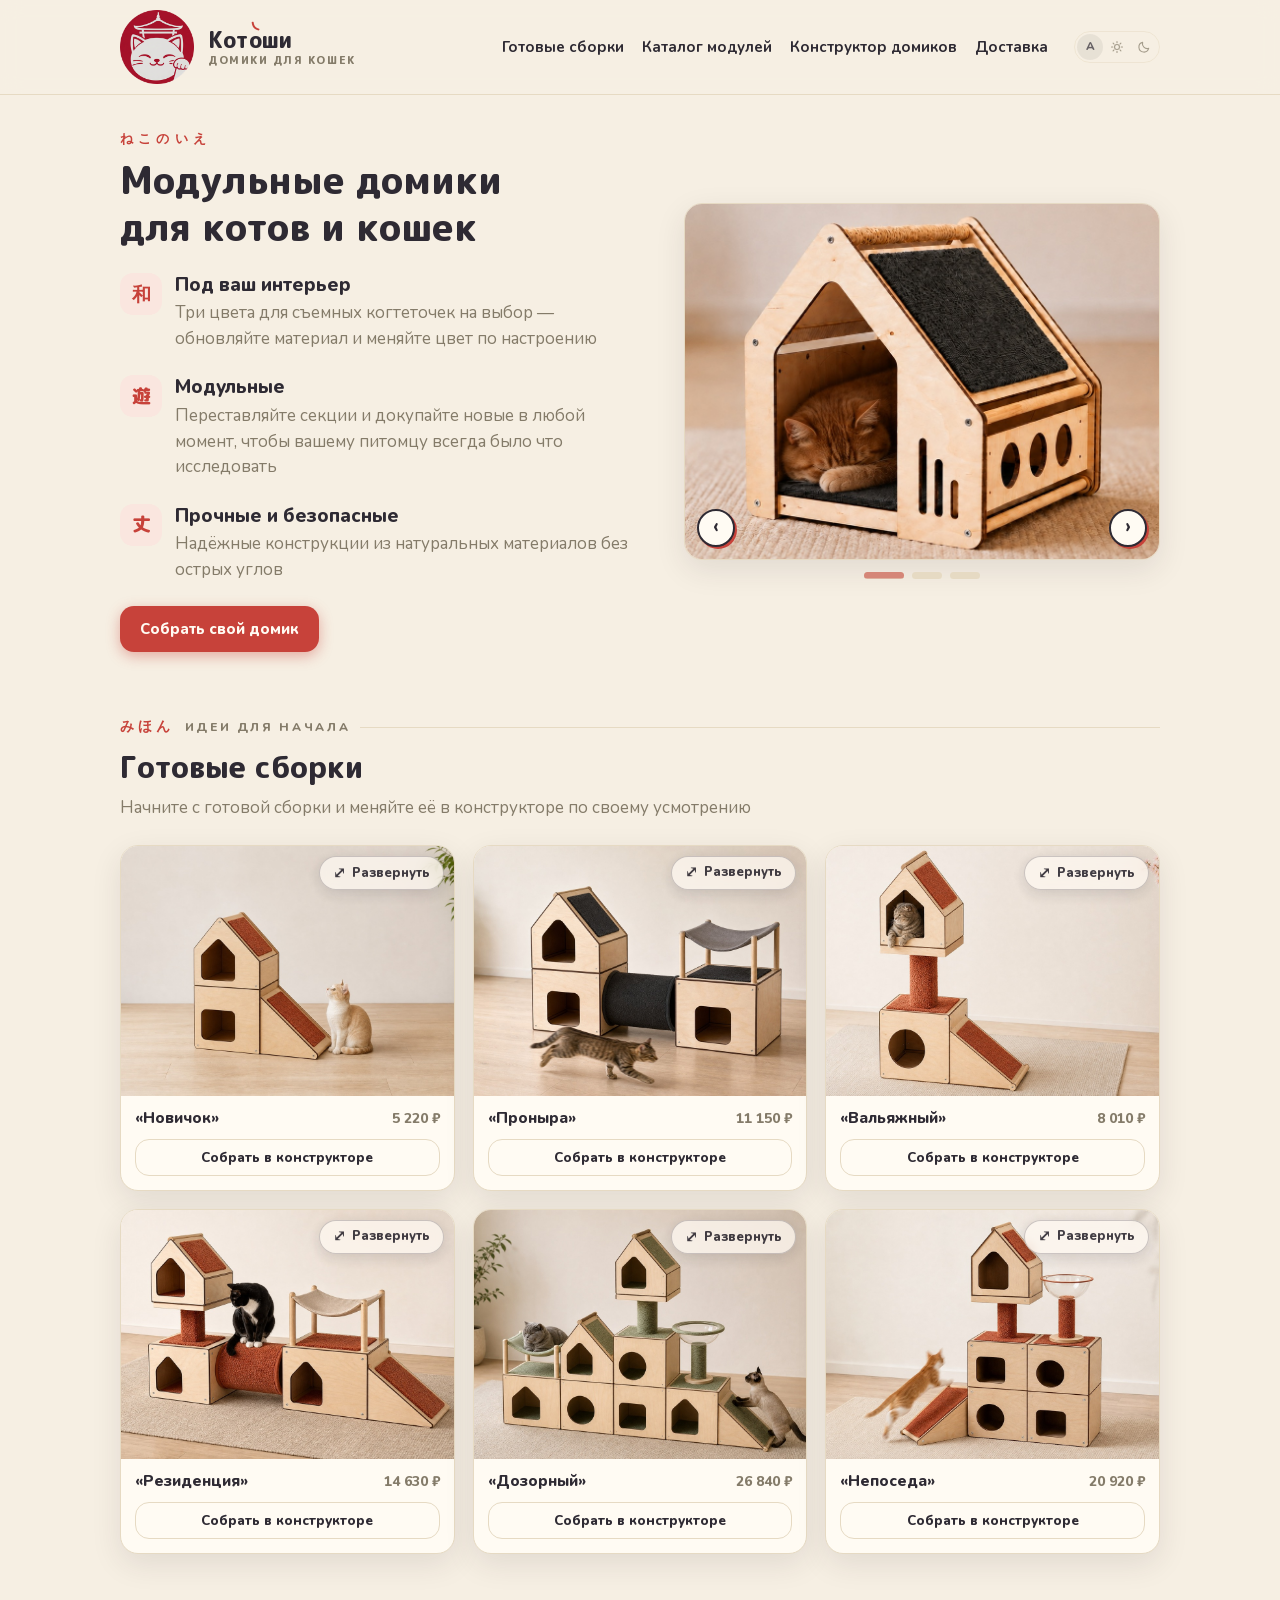
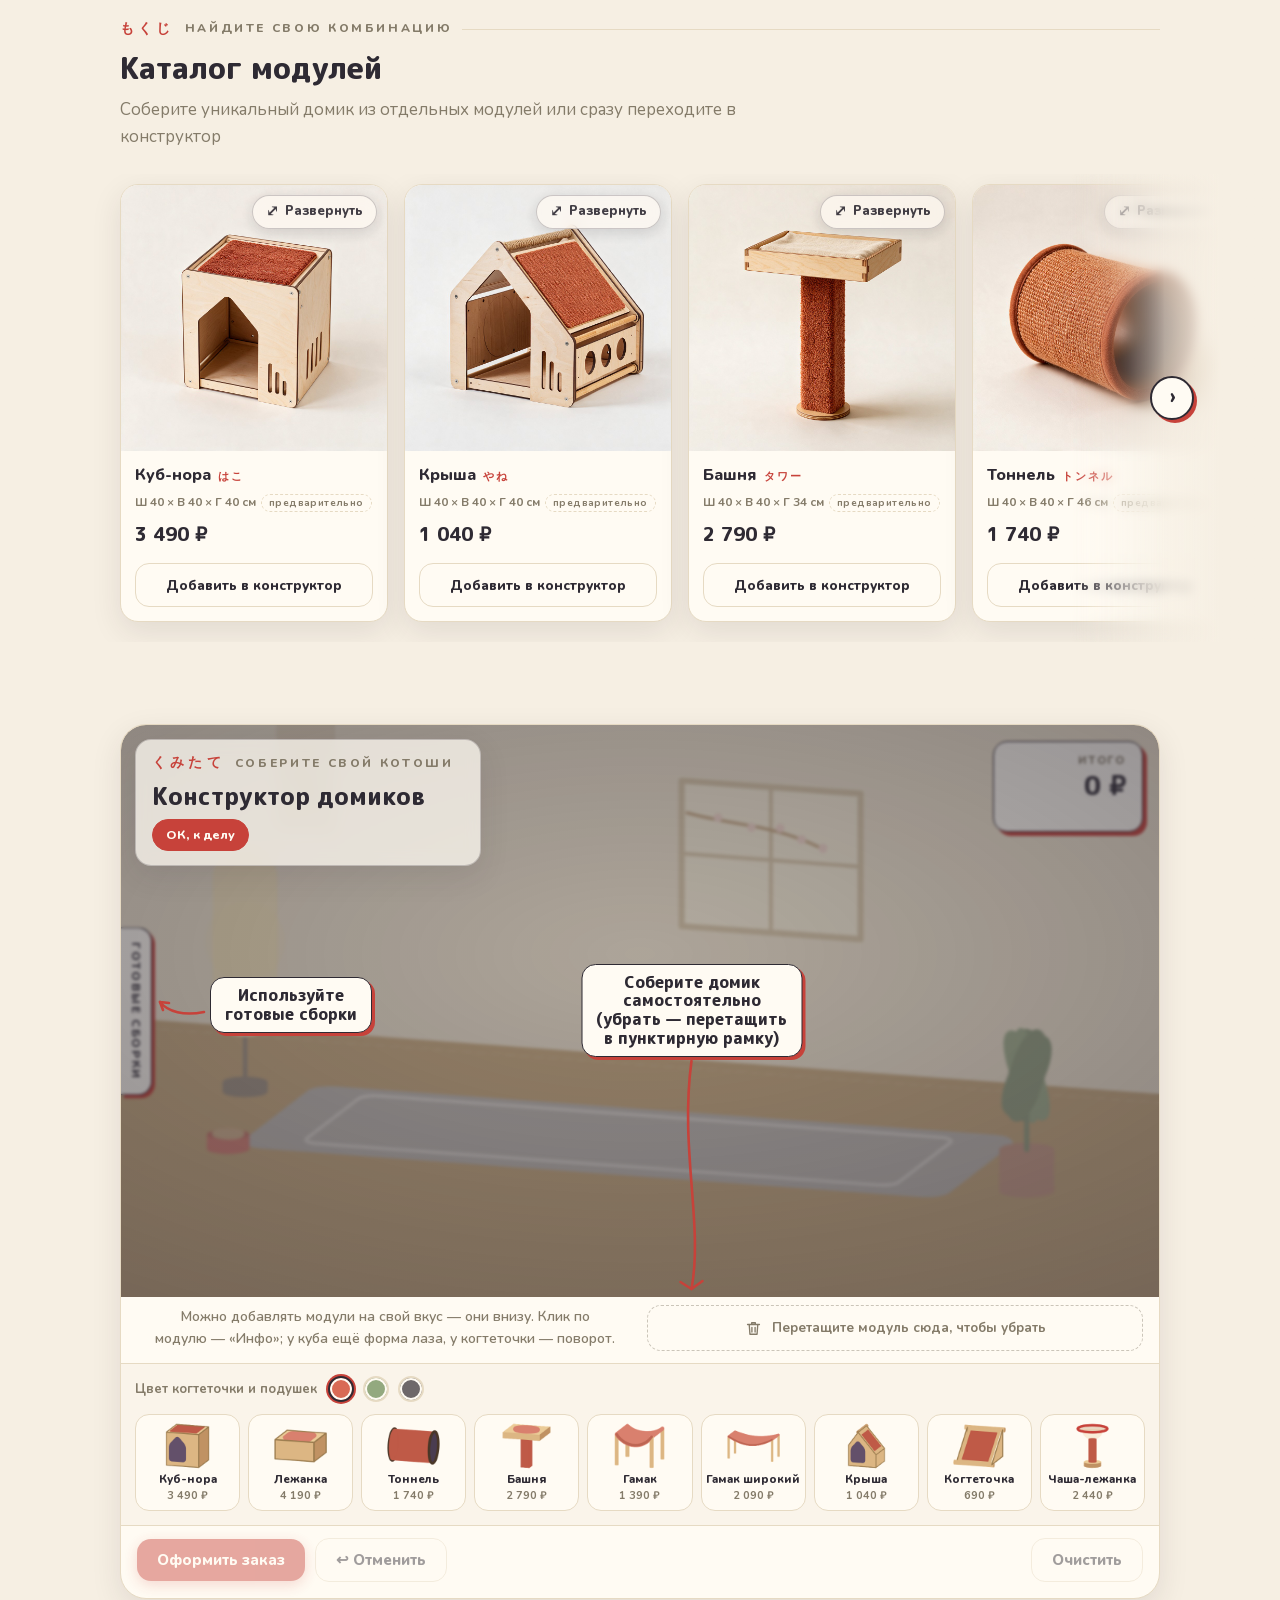
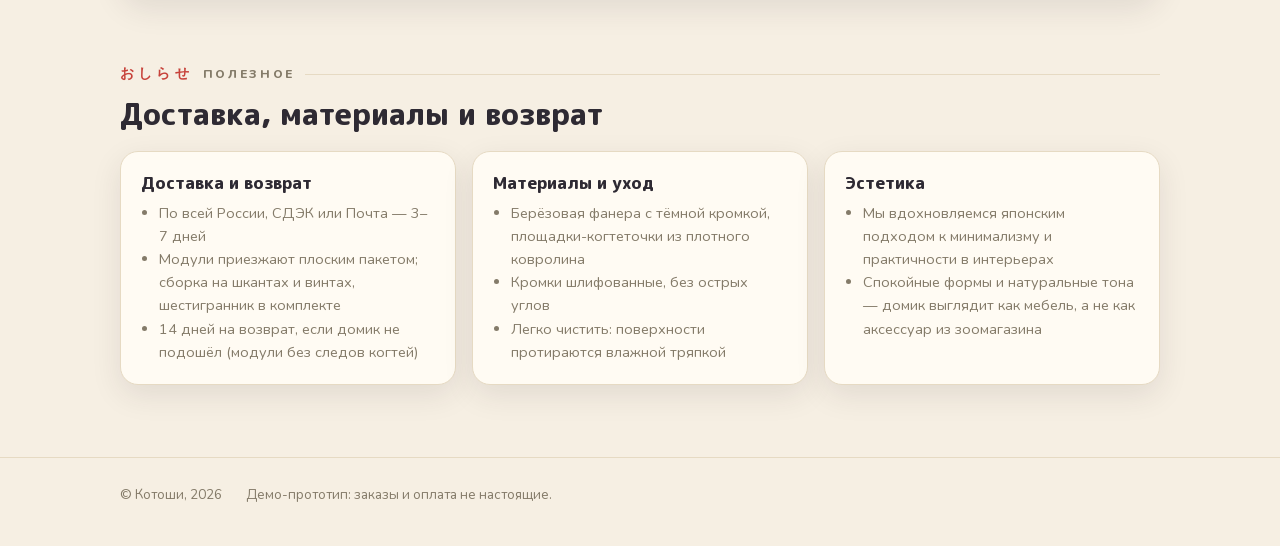
==== commit 0a029c25: "Сетка в 8 модулей, зона застройки без подписей, «Инфо» у каждого модуля Ряд вырос с пяти модулей до " ====
--- a/index.html
+++ b/index.html
@@ -16,15 +16,15 @@
 <link rel="preload" href="fonts/mplusrounded1c-800-jp.woff2" as="font" type="font/woff2" crossorigin>
 <!-- ?v= на стилях и скриптах: кэш Pages/браузера обновляется вместе с index.html,
      а не живёт своей жизнью до 10 минут после деплоя -->
-<link rel="stylesheet" href="css/fonts.css?v=91">
-<link rel="stylesheet" href="css/style.css?v=91">
-<script defer src="config.js?v=91"></script>
-<script defer src="js/zdog.dist.min.js?v=91"></script>
-<script defer src="js/catalog.js?v=91"></script>
-<script defer src="js/scene.js?v=91"></script>
-<script defer src="js/configurator.js?v=91"></script>
-<script defer src="js/chat.js?v=91"></script>
-<script defer src="js/app.js?v=91"></script>
+<link rel="stylesheet" href="css/fonts.css?v=93">
+<link rel="stylesheet" href="css/style.css?v=93">
+<script defer src="config.js?v=93"></script>
+<script defer src="js/zdog.dist.min.js?v=93"></script>
+<script defer src="js/catalog.js?v=93"></script>
+<script defer src="js/scene.js?v=93"></script>
+<script defer src="js/configurator.js?v=93"></script>
+<script defer src="js/chat.js?v=93"></script>
+<script defer src="js/app.js?v=93"></script>
 <!-- Тема применяется ДО первой отрисовки: иначе при сохранённой тёмной теме
      страница успевала мигнуть светлой. Скрипт намеренно синхронный и без defer.
      Приоритет: ?theme=light|dark (служебный режим для съёмки рендеров) →
@@ -228,11 +228,13 @@
     <div class="studio-main" id="studioMain">
       <div class="scene-wrap" id="sceneWrap">
         <canvas id="scene" width="980" height="540"></canvas>
-        <!-- меню настройки модуля: всплывает по клику (см. js/configurator.js).
-             У куба — три формы лаза, у когтеточки — поворот пандуса (.scratch-only).
-             Кнопки «убрать» здесь НЕТ: модуль убирается только перетаскиванием в
-             зону под сценой (.remove-zone), клик сам по себе ничего не удаляет. Крыша и
-             прочие модули меню не открывают — настраивать у них нечего. -->
+        <!-- меню модуля: всплывает по клику (см. js/configurator.js). Состав
+             зависит от модуля — класс kind-* вешает openEntryMenu: у куба три
+             формы лаза (.kind-cube), у когтеточки поворот пандуса
+             (.kind-scratch), «Инфо» есть у всех. Меню открывается ЛЮБОМУ
+             модулю: даже когда настраивать нечего, остаётся «Инфо».
+             Кнопки «убрать» здесь НЕТ: модуль убирается только перетаскиванием
+             в зону под сценой (.remove-zone), клик сам по себе ничего не удаляет. -->
         <div class="entry-menu" id="entryMenu" role="menu" aria-label="Форма лаза этого куба">
           <button type="button" class="ep-b" data-shape="circle" role="menuitemradio" aria-checked="false" title="Круглый лаз" aria-label="Круглый лаз">
             <svg viewBox="0 0 24 24" aria-hidden="true"><circle cx="12" cy="12" r="8.5"/></svg>
@@ -243,9 +245,20 @@
           <button type="button" class="ep-b" data-shape="pentagon" role="menuitemradio" aria-checked="false" title="Лаз-домик" aria-label="Лаз-домик">
             <svg viewBox="0 0 24 24" aria-hidden="true"><path d="M4 21V10l8-6.4 8 6.4v11Z"/></svg>
           </button>
-          <!-- поворот когтеточки-пандуса (виден только в меню когтеточки, .scratch-only) -->
+          <!-- поворот когтеточки-пандуса (виден только в меню когтеточки, .kind-scratch) -->
           <button type="button" class="em-rot" title="Повернуть когтеточку" aria-label="Повернуть когтеточку">
             <svg viewBox="0 0 24 24" aria-hidden="true"><path d="M12 6V3L8 7l4 4V8a4 4 0 1 1-4 4H6a6 6 0 1 0 6-6Z"/></svg>
+          </button>
+          <!-- «Инфо» — есть у ЛЮБОГО модуля и открывает ту же развёрнутую
+               карточку, что и каталог (KD.openModuleCard в js/app.js):
+               описание, габариты и цена. Ради неё меню теперь открывается и
+               тем модулям, у которых настраивать нечего. -->
+          <button type="button" class="em-info" title="О модуле" aria-label="Подробнее об этом модуле">
+            <svg viewBox="0 0 24 24" aria-hidden="true">
+              <circle cx="12" cy="12" r="9"/>
+              <path d="M12 11.4v4.9"/>
+              <circle class="ei-dot" cx="12" cy="7.9" r="1.1"/>
+            </svg>
           </button>
         </div>
         <!-- заголовок конструктора домиков — оверлей в левом верхнем углу сцены, стоит поверх
@@ -263,7 +276,7 @@
                  материала и каталог модулей — представлять продукт заново не нужно -->
             <p class="scene-sub-lead">Любым способом или обоими сразу:</p>
             <ul class="scene-sub">
-              <li>Перетащите модули из полки внизу; чтобы убрать — потяните модуль в пунктирную рамку под сценой. Клик по кубу — форма лаза, по когтеточке — поворот</li>
+              <li>Перетащите модули из полки внизу; чтобы убрать — потяните модуль в пунктирную рамку под сценой. Клик по модулю открывает «Инфо», у куба ещё форма лаза, у когтеточки — поворот</li>
               <li>Возьмите готовую сборку во вкладке слева</li>
               <!-- третий способ (чат с Момо) снят вместе с кнопкой — см. парковку
                    #momoFab ниже; вернёте кнопку — верните и эту строку:
@@ -395,7 +408,7 @@
          См. .hint-bar/.remove-zone в css/style.css и beginDrag/updateHot в
          js/configurator.js -->
     <div class="hint-bar" id="hintBar">
-      <span class="hint-txt">Можно добавлять модули на свой вкус — они внизу. Клик по кубу — форма лаза, по когтеточке — поворот.</span>
+      <span class="hint-txt">Можно добавлять модули на свой вкус — они внизу. Клик по модулю — «Инфо»; у куба ещё форма лаза, у когтеточки — поворот.</span>
       <div class="remove-zone" id="removeZone">
         <svg class="rz-ico" viewBox="0 0 24 24" aria-hidden="true"><path d="M4.5 7h15M9.7 7V4.7h4.6V7M6.6 7l.9 12.3h9l.9-12.3M10 10.5v6M14 10.5v6"/></svg>
         <span>Перетащите модуль сюда, чтобы убрать</span>
--- a/css/style.css
+++ b/css/style.css
@@ -897,8 +897,8 @@
   color:var(--aka);border-color:var(--aka);
   background:color-mix(in srgb, var(--aka) 12%, var(--panel));
 }
-/* кнопка поворота когтеточки — как кнопки-формы лаза, видна только в меню когтеточки */
-.em-rot{
+/* поворот когтеточки и «Инфо» — те же габариты, что у кнопок-формы лаза */
+.em-rot,.em-info{
   display:none;align-items:center;justify-content:center;
   width:34px;height:34px;padding:0;
   color:var(--muted);
@@ -907,10 +907,21 @@
 }
 .em-rot svg{width:17px;height:17px}
 .em-rot svg path{fill:currentColor}
-.em-rot:hover{border-color:var(--aka);color:var(--aka)}
-/* меню когтеточки: только поворот — прячем формы лаза */
-.entry-menu.scratch-only .ep-b{ display:none }
-.entry-menu.scratch-only .em-rot{ display:inline-flex }
+.em-rot:hover,.em-info:hover{border-color:var(--aka);color:var(--aka)}
+/* «Инфо» рисуем обводкой, а не заливкой (в отличие от .ep-b): сплошной кружок
+   в ряду с формами лаза читался бы как ещё одна форма */
+.em-info svg{
+  width:18px;height:18px;
+  fill:none;stroke:currentColor;stroke-width:1.9;stroke-linecap:round;
+}
+.em-info svg .ei-dot{fill:currentColor;stroke:none}
+/* Что показано, зависит от модуля — класс kind-* вешает openEntryMenu.
+   «Инфо» есть всегда, в том числе у модуля без настроек (.kind-plain):
+   ради неё меню ему и открывается. */
+.entry-menu .ep-b{display:none}
+.entry-menu.kind-cube .ep-b{display:inline-flex}
+.entry-menu.kind-scratch .em-rot{display:inline-flex}
+.entry-menu .em-info{display:inline-flex}
 
 /* выбор цвета когтеточки и ковра — одна глобальная коллекция (когтеточка = ковёр);
    визуально примыкает к лотку (общий фон и верхняя граница — одна панель) */
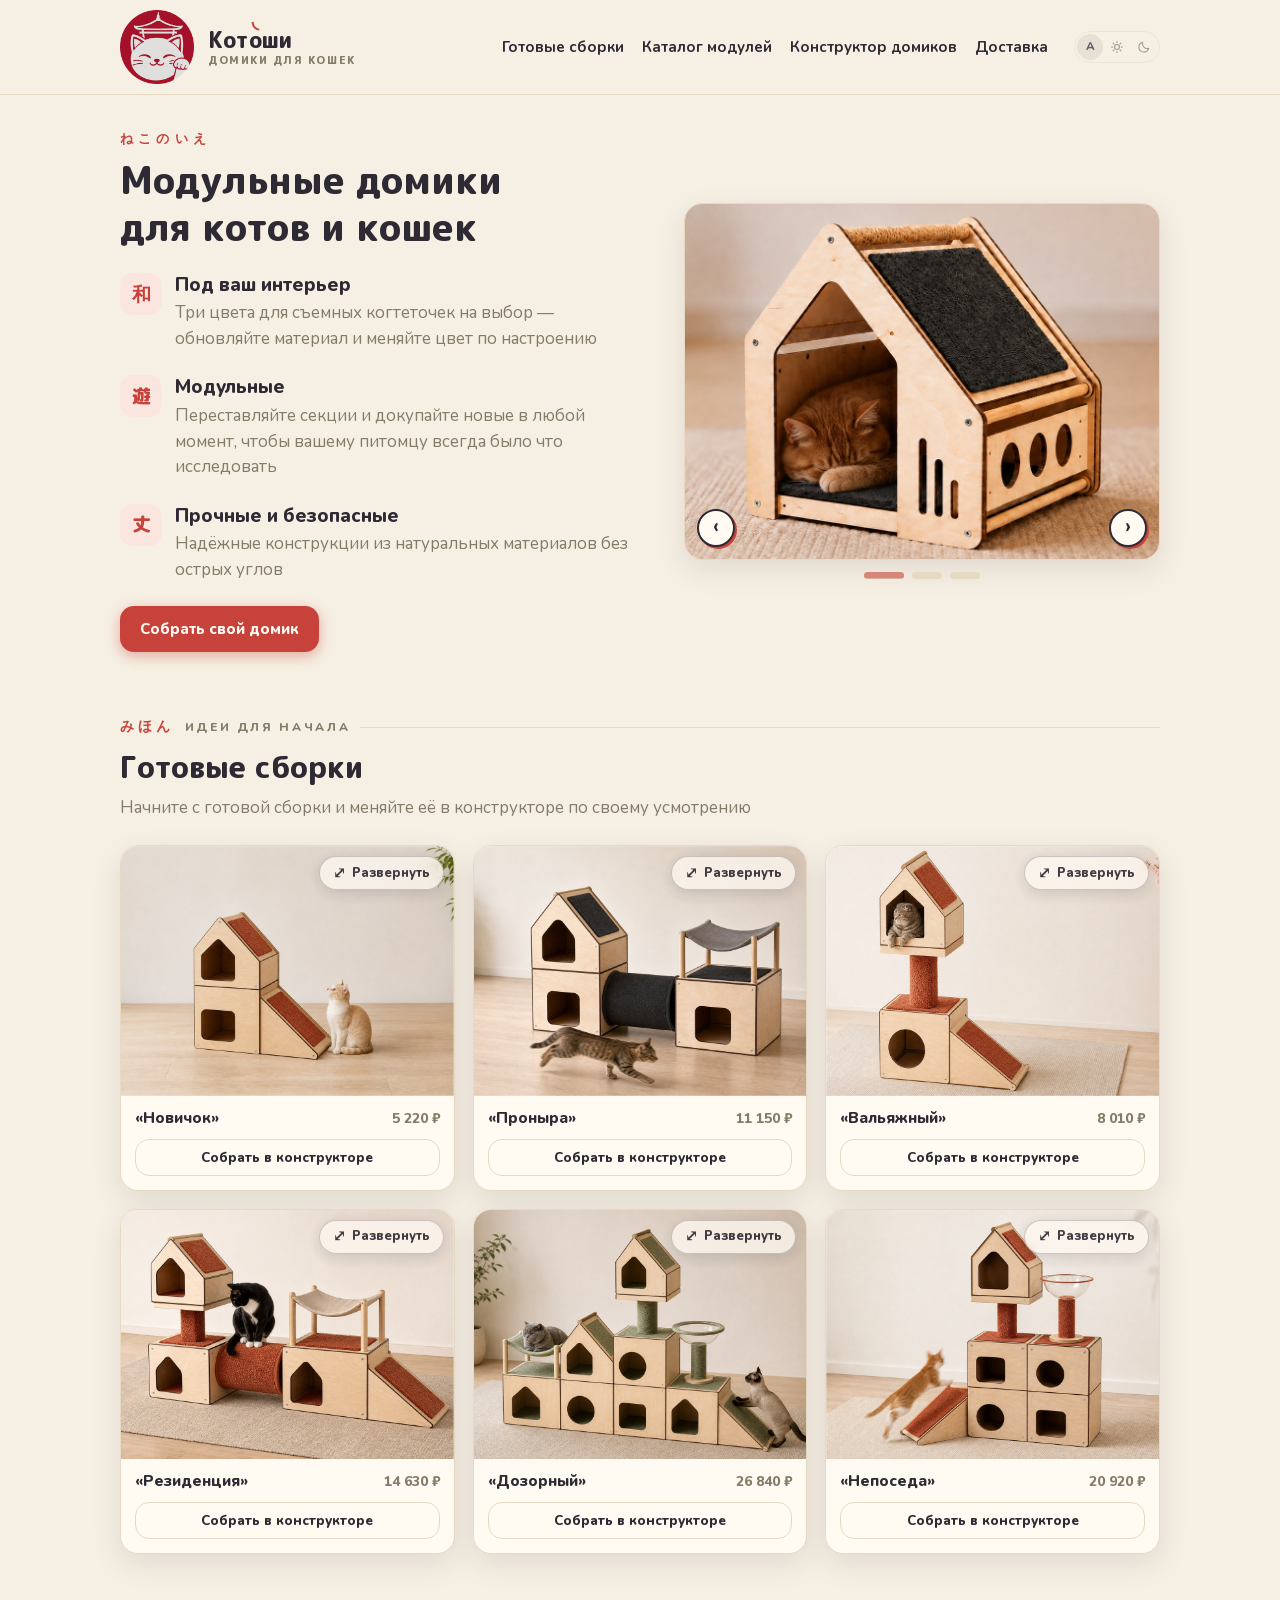
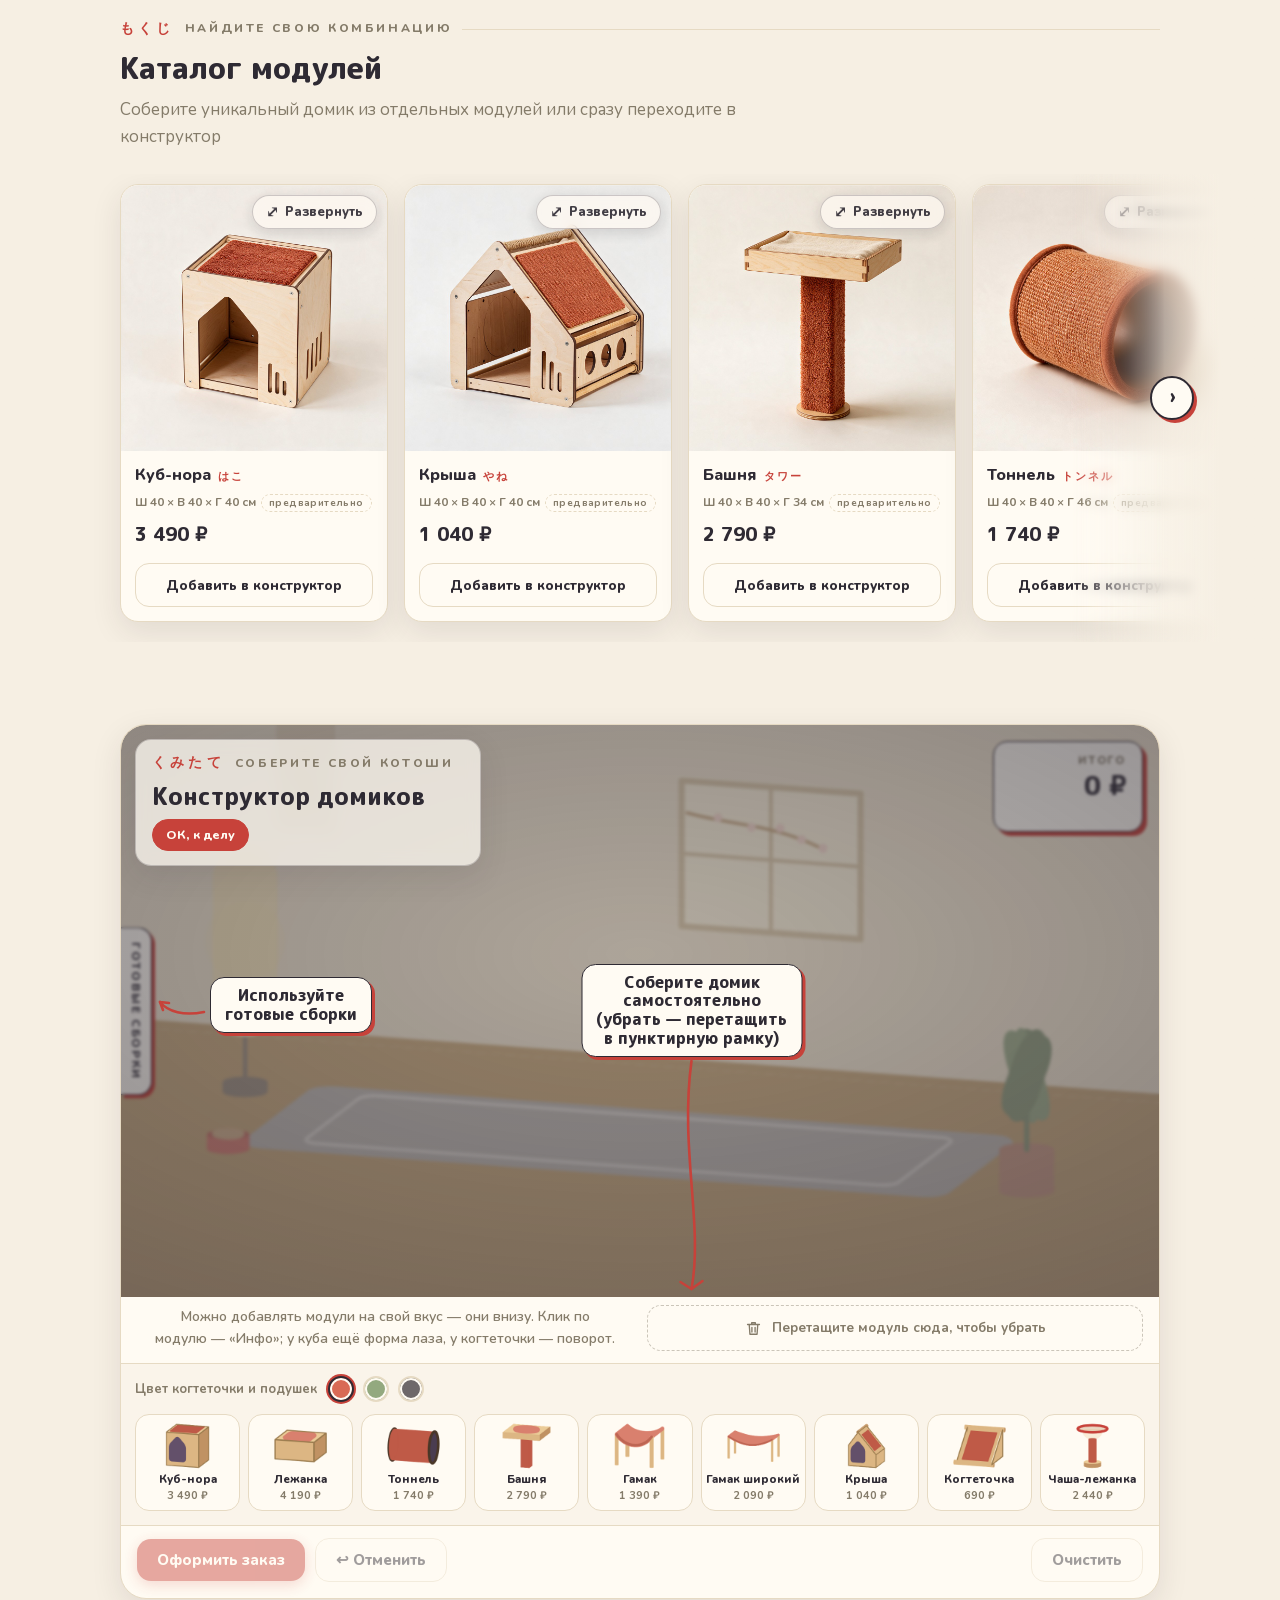
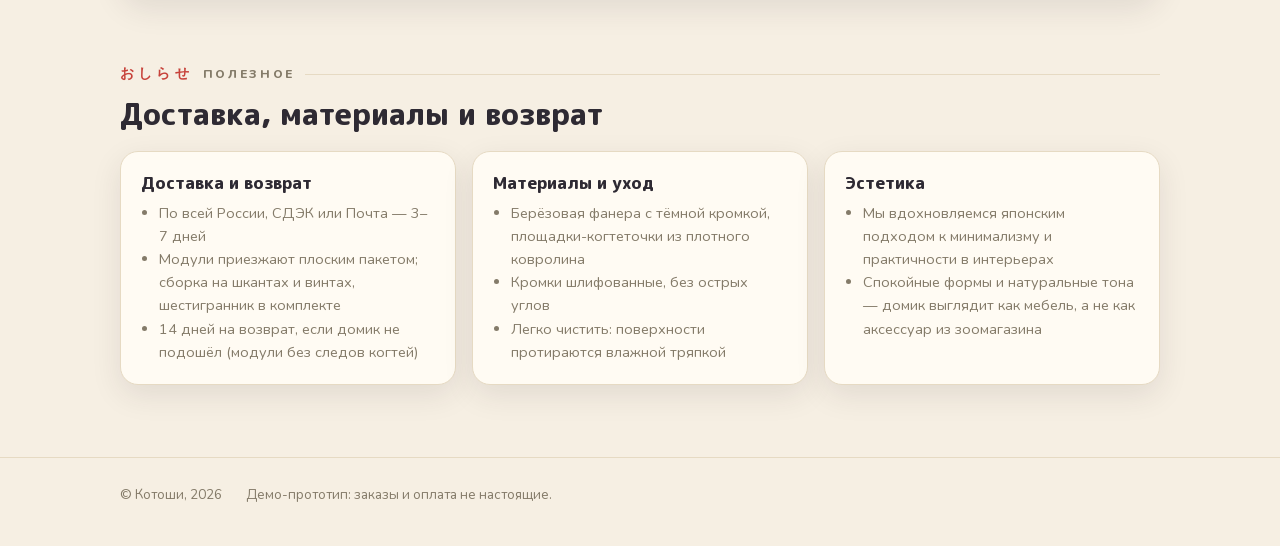
==== commit f85e70b6: "Скругление углов карточек не пропадает на ховере Углы фото в «Готовых сборках», в каталоге модулей и" ====
--- a/index.html
+++ b/index.html
@@ -16,15 +16,15 @@
 <link rel="preload" href="fonts/mplusrounded1c-800-jp.woff2" as="font" type="font/woff2" crossorigin>
 <!-- ?v= на стилях и скриптах: кэш Pages/браузера обновляется вместе с index.html,
      а не живёт своей жизнью до 10 минут после деплоя -->
-<link rel="stylesheet" href="css/fonts.css?v=93">
-<link rel="stylesheet" href="css/style.css?v=93">
-<script defer src="config.js?v=93"></script>
-<script defer src="js/zdog.dist.min.js?v=93"></script>
-<script defer src="js/catalog.js?v=93"></script>
-<script defer src="js/scene.js?v=93"></script>
-<script defer src="js/configurator.js?v=93"></script>
-<script defer src="js/chat.js?v=93"></script>
-<script defer src="js/app.js?v=93"></script>
+<link rel="stylesheet" href="css/fonts.css?v=94">
+<link rel="stylesheet" href="css/style.css?v=94">
+<script defer src="config.js?v=94"></script>
+<script defer src="js/zdog.dist.min.js?v=94"></script>
+<script defer src="js/catalog.js?v=94"></script>
+<script defer src="js/scene.js?v=94"></script>
+<script defer src="js/configurator.js?v=94"></script>
+<script defer src="js/chat.js?v=94"></script>
+<script defer src="js/app.js?v=94"></script>
 <!-- Тема применяется ДО первой отрисовки: иначе при сохранённой тёмной теме
      страница успевала мигнуть светлой. Скрипт намеренно синхронный и без defer.
      Приоритет: ?theme=light|dark (служебный режим для съёмки рендеров) →
--- a/css/style.css
+++ b/css/style.css
@@ -435,8 +435,15 @@
   transform:translateY(-4px);
   box-shadow:0 18px 40px color-mix(in srgb, var(--ink) 20%, transparent);
 }
+/* clip-path дублирует border-radius не для красоты: скруглённой обрезке от
+   overflow:hidden браузер не подчиняет слои, которые ушли на видеокарту, — а
+   внутри кадра их два: фото едет transform:scale на ховере и пилюля
+   «Развернуть» с backdrop-filter. В этот момент углы фото щёлкали в прямые,
+   и выглядело это как сбой отрисовки. clip-path применяется на отрисовке, и
+   его composited-слои соблюдают. Радиусы двух свойств держим одинаковыми. */
 .sc-media{position:relative;aspect-ratio:4/3;overflow:hidden;background:var(--paper);
-  border-radius:calc(var(--r) - 1px) calc(var(--r) - 1px) 0 0}
+  border-radius:calc(var(--r) - 1px) calc(var(--r) - 1px) 0 0;
+  clip-path:inset(0 round calc(var(--r) - 1px) calc(var(--r) - 1px) 0 0)}
 /* Фото заполняет карточку. Здесь был тот же приём, что и в сайдбаре: сборку
    ужимали пропорционально её размеру в ячейках (--sc-zoom), а освободившиеся
    поля закрывала та же картинка в размытии — фоном ::before из --sc-img.
@@ -538,9 +545,12 @@
   box-shadow:0 16px 34px color-mix(in srgb, var(--ink) 20%, transparent);
   border-color:color-mix(in srgb, var(--aka) 40%, var(--line));
 }
+/* clip-path — по той же причине, что и у .sc-media: фото на ховере
+   масштабируется, а лента описания идёт с backdrop-filter */
 .mc-media{
   position:relative;aspect-ratio:1/1;overflow:hidden;
   border-radius:calc(var(--r) - 1px) calc(var(--r) - 1px) 0 0;
+  clip-path:inset(0 round calc(var(--r) - 1px) calc(var(--r) - 1px) 0 0);
   background:var(--paper);
 }
 .mc-media img{width:100%;height:100%;display:block;object-fit:cover;transition:transform .3s ease}
@@ -1197,7 +1207,14 @@
 }
 /* aspect-ratio на самом media, а не на img: если фото не догрузилось
    (.no-img), контейнер не должен схлопнуться в полоску */
-.preset-card .pc-media{position:relative;overflow:hidden;aspect-ratio:16/9}
+/* Верхние углы скругляем здесь, а не полагаемся на overflow:hidden самой
+   карточки: карточка на ховере уезжает transform'ом, её обрезку браузер в этот
+   момент считает по прямоугольнику, и у фото щёлкали прямые углы (то же, что и
+   в .sc-media). Радиус — 15px: 16px у карточки минус её рамка в 1px.
+   clip-path карточке не годится — он обрезал бы и её тень на ховере. */
+.preset-card .pc-media{position:relative;overflow:hidden;aspect-ratio:16/9;
+  border-radius:15px 15px 0 0;
+  clip-path:inset(0 round 15px 15px 0 0)}
 /* фото заполняет кадр целиком. Раньше оно ужималось (--pc-zoom) пропорционально
    размеру сборки, чтобы «Новичок» из двух модулей не выглядел крупнее
    «Дозорного» из одиннадцати, а поля закрывались той же картинкой в размытии.
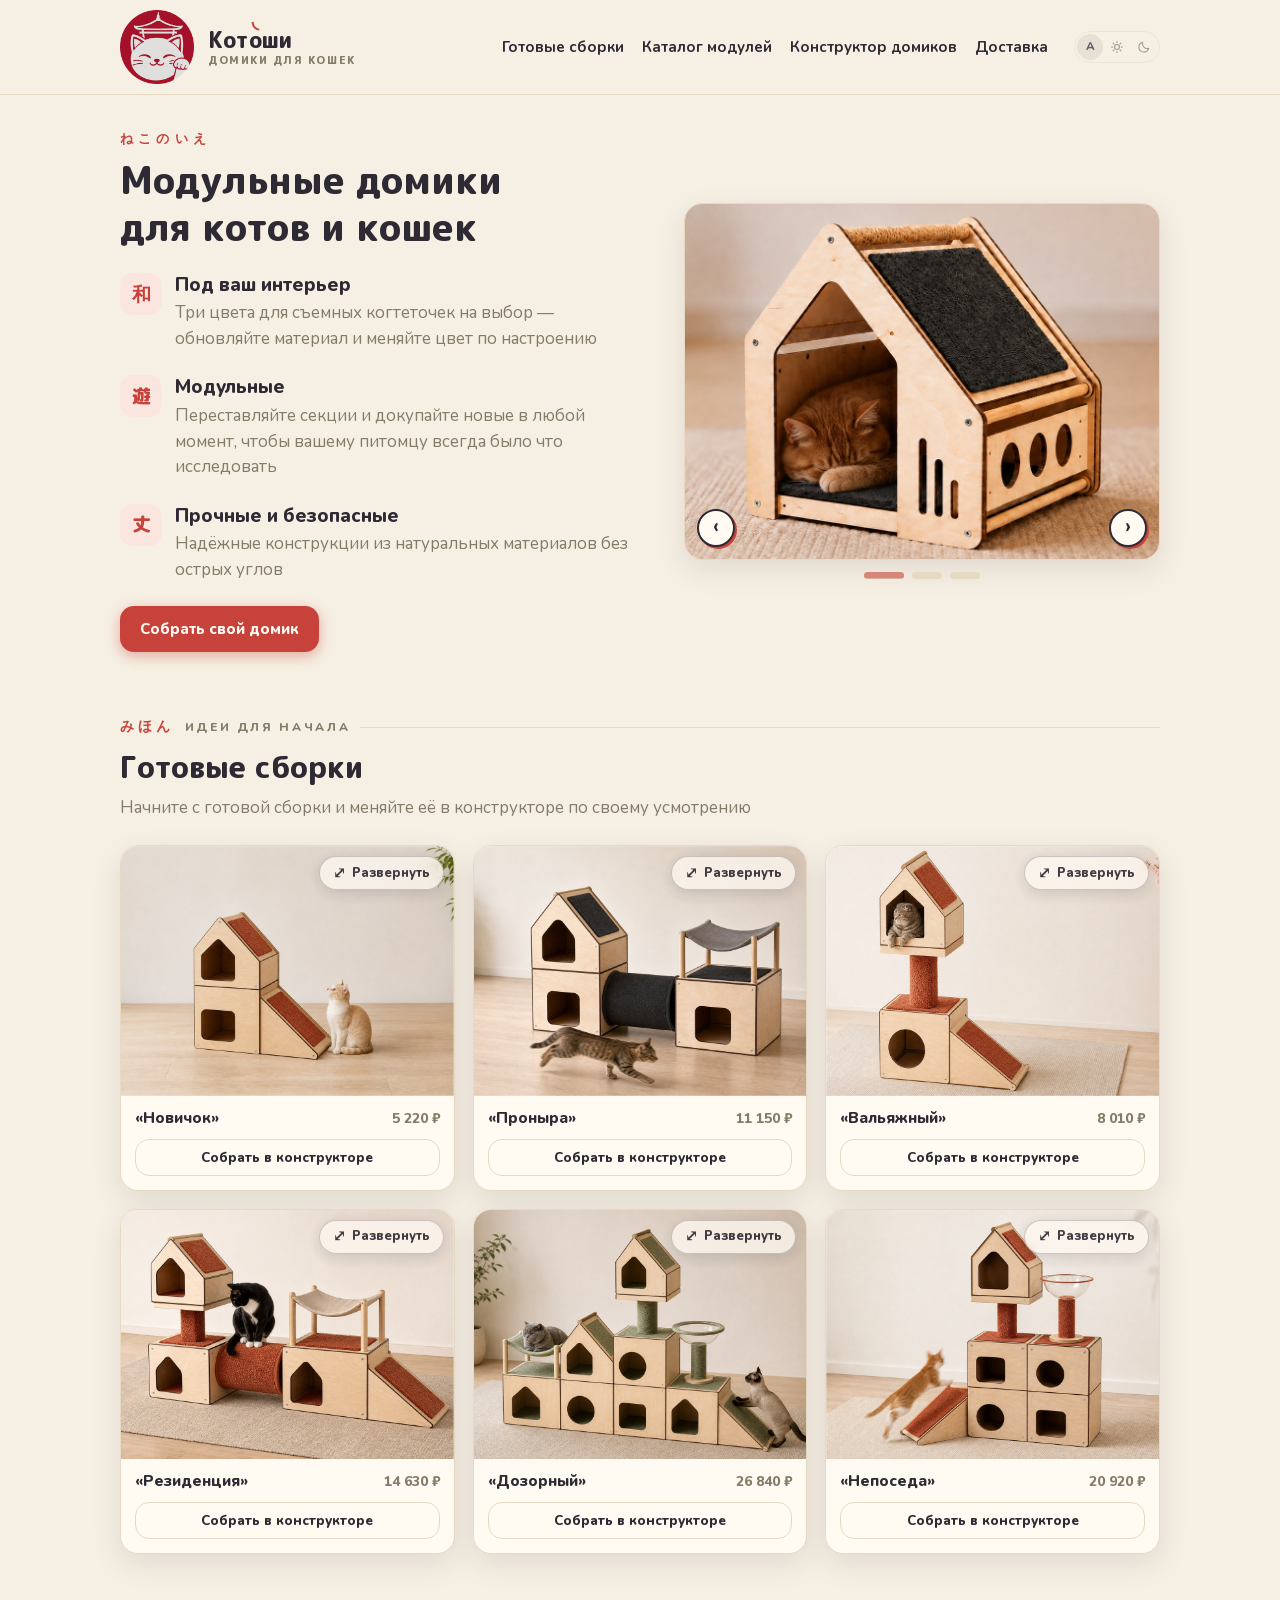
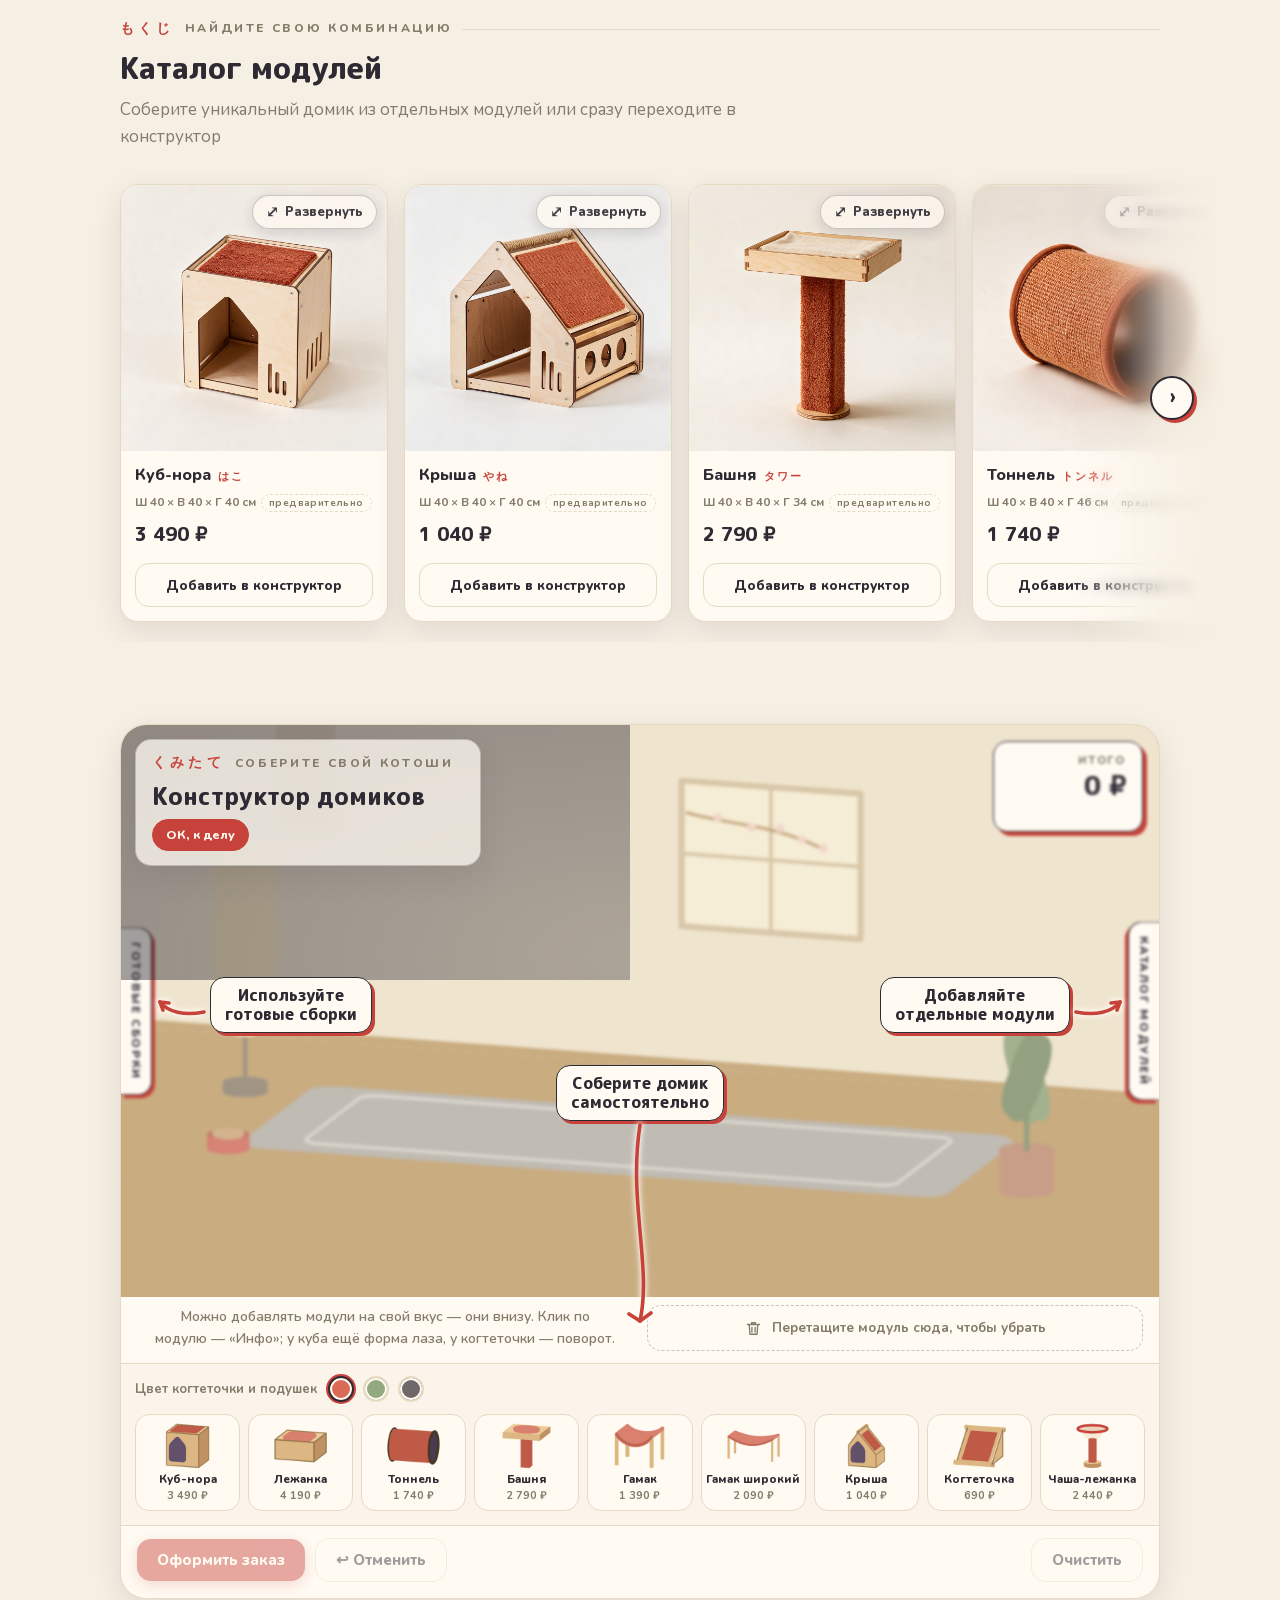
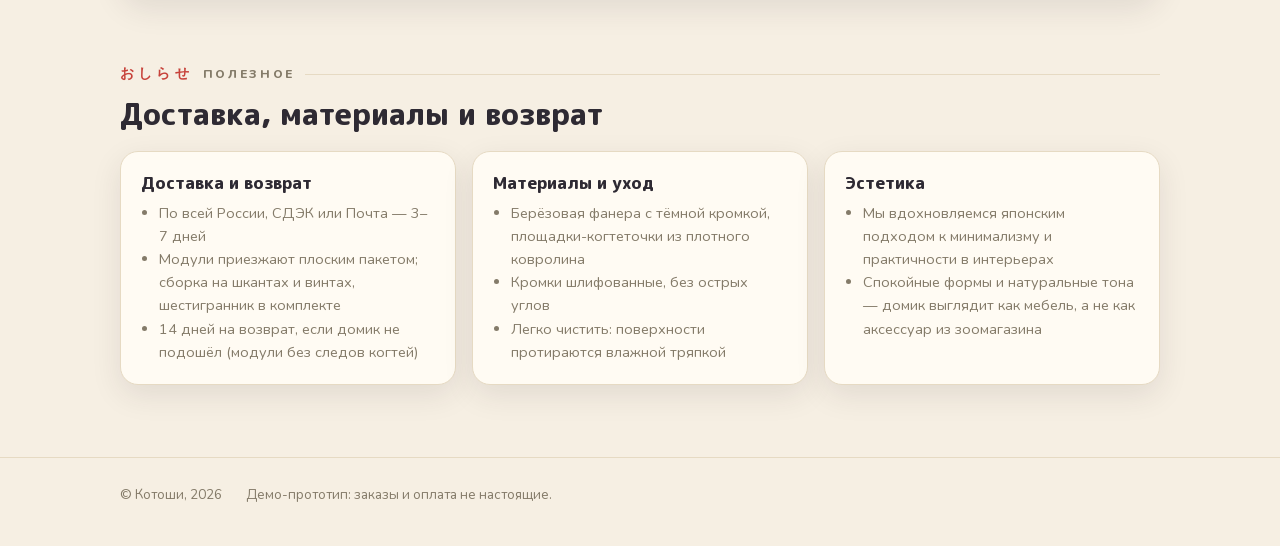
==== commit 4ea3922a: "Каталог модулей справа, баббл только на неудачу, «Инфо» без кнопки Карточка модуля, открытая из конс" ====
--- a/index.html
+++ b/index.html
@@ -16,15 +16,15 @@
 <link rel="preload" href="fonts/mplusrounded1c-800-jp.woff2" as="font" type="font/woff2" crossorigin>
 <!-- ?v= на стилях и скриптах: кэш Pages/браузера обновляется вместе с index.html,
      а не живёт своей жизнью до 10 минут после деплоя -->
-<link rel="stylesheet" href="css/fonts.css?v=94">
-<link rel="stylesheet" href="css/style.css?v=94">
-<script defer src="config.js?v=94"></script>
-<script defer src="js/zdog.dist.min.js?v=94"></script>
-<script defer src="js/catalog.js?v=94"></script>
-<script defer src="js/scene.js?v=94"></script>
-<script defer src="js/configurator.js?v=94"></script>
-<script defer src="js/chat.js?v=94"></script>
-<script defer src="js/app.js?v=94"></script>
+<link rel="stylesheet" href="css/fonts.css?v=98">
+<link rel="stylesheet" href="css/style.css?v=98">
+<script defer src="config.js?v=98"></script>
+<script defer src="js/zdog.dist.min.js?v=98"></script>
+<script defer src="js/catalog.js?v=98"></script>
+<script defer src="js/scene.js?v=98"></script>
+<script defer src="js/configurator.js?v=98"></script>
+<script defer src="js/chat.js?v=98"></script>
+<script defer src="js/app.js?v=98"></script>
 <!-- Тема применяется ДО первой отрисовки: иначе при сохранённой тёмной теме
      страница успевала мигнуть светлой. Скрипт намеренно синхронный и без defer.
      Приоритет: ?theme=light|dark (служебный режим для съёмки рендеров) →
@@ -274,10 +274,11 @@
             <summary id="guideToggle">Инструкция</summary>
             <!-- вступление сокращено: посетитель уже прошёл галерею, детали
                  материала и каталог модулей — представлять продукт заново не нужно -->
-            <p class="scene-sub-lead">Любым способом или обоими сразу:</p>
+            <p class="scene-sub-lead">Любым способом или всеми сразу:</p>
             <ul class="scene-sub">
               <li>Перетащите модули из полки внизу; чтобы убрать — потяните модуль в пунктирную рамку под сценой. Клик по модулю открывает «Инфо», у куба ещё форма лаза, у когтеточки — поворот</li>
               <li>Возьмите готовую сборку во вкладке слева</li>
+              <li>Откройте каталог модулей во вкладке справа и добавьте модуль по одному нажатию</li>
               <!-- третий способ (чат с Момо) снят вместе с кнопкой — см. парковку
                    #momoFab ниже; вернёте кнопку — верните и эту строку:
               <li>Опишите кота в чате с Момо — кнопка в правом нижнем углу</li> -->
@@ -287,22 +288,26 @@
             </button>
           </details>
         </div>
+        <!-- Баббл вернулся, но говорит теперь только по делу: когда модулю не
+             нашлось места. Болтовня Момо (комментарий к каждому поставленному
+             модулю, реплики про поворот, скидку, удаление) снята — см. say() и
+             warn() в js/configurator.js. Хвостик у баббла убран: аватар, из
+             которого он раньше вырастал, припаркован ниже. -->
+        <div class="momo-say" id="momoSay" role="status" aria-live="polite"><span class="who">Момо</span><span id="momoTxt"></span></div>
         <!-- ============ кнопка чата с Момо — ПАРКОВКА ============
-             Аватар-кнопка снята со сцены, а вместе с ней и баббл с репликами:
-             они парные, .momo-say висит ровно над кнопкой и без неё указывает
-             хвостиком в пустоту. Панель чата (#chatPanel) и весь js/chat.js
-             остались на месте — открывать её просто нечем, единственным входом
-             была эта кнопка. Ярлык-подсказка #chatTip припаркован ниже.
-             Чтобы вернуть — раскомментируйте блок; guard'ы в chat.js и
-             configurator.js рассчитаны на оба состояния и мешать не будут.
-
-             vvv  разметка кнопки и баббла  vvv
-        <div class="momo-say" id="momoSay"><span class="who">Момо</span><span id="momoTxt"></span></div>
+             Аватар-кнопка снята со сцены. Панель чата (#chatPanel) и весь
+             js/chat.js остались на месте — открывать её просто нечем,
+             единственным входом была эта кнопка. Ярлык-подсказка #chatTip
+             припаркован ниже. Чтобы вернуть — раскомментируйте блок; guard'ы в
+             chat.js и configurator.js рассчитаны на оба состояния и мешать не
+             будут. Вернёте кнопку — верните баббл-хвостик: см. .momo-say в css.
+
+             vvv  разметка кнопки  vvv
         <button class="momo-fab" id="momoFab" aria-label="Открыть чат с Момо" aria-expanded="false">
           <img src="assets/logo-momo-chat.png?v=2" alt="" width="256" height="256" decoding="async">
           <span class="fab-lbl">чат</span>
         </button>
-             ^^^  разметка кнопки и баббла  ^^^
+             ^^^  разметка кнопки  ^^^
              ======================================================== -->
         <div class="price-tag">
           <div class="lbl">итого</div>
@@ -311,6 +316,10 @@
         </div>
         <button class="preset-tab" id="presetTab" aria-controls="presetPanel"
                 aria-expanded="false">готовые сборки</button>
+        <!-- вторая вкладка, зеркало первой: слева — целые сборки, справа —
+             отдельные модули. Список рендерится из KD.CATALOG (см. app.js) -->
+        <button class="preset-tab module-tab" id="moduleTab" aria-controls="modulePanel"
+                aria-expanded="false">каталог модулей</button>
 
         <!-- приветственный слой конструктора домиков: гид с подсказками и стрелками
              (третья — #chatTip ниже, вне слоя), растворяется по «ОК, к делу»
@@ -327,13 +336,26 @@
             </svg>
           </div>
 
-          <!-- 2. собрать самому — подпись выше и правее центра, длинная стрелка
-               тянется вниз до полки модулей (инвентаря) под сценой -->
+          <!-- 2. собрать самому — подпись около центра, длинная стрелка тянется
+               вниз до полки модулей (инвентаря) под сценой. Стрелку укоротили с
+               240 до 208: подпись сдвинули ниже (см. .bg-tip--self в css), и без
+               этого остриё уехало бы за полку, в подсказку под ней -->
           <div class="bg-tip bg-tip--self">
-            <span class="bg-txt">Соберите домик<br>самостоятельно<br>(убрать — перетащить<br>в пунктирную рамку)</span>
-            <svg class="bg-arw" viewBox="0 0 46 240" width="46" height="240" aria-hidden="true">
-              <path d="M23 4 C11 92 35 168 23 232" fill="none"/>
-              <path class="bg-head" d="M23 232 l-11 -7 M23 232 l11 -8" fill="none"/>
+            <span class="bg-txt">Соберите домик<br>самостоятельно</span>
+            <svg class="bg-arw" viewBox="0 0 46 208" width="46" height="208" aria-hidden="true">
+              <path d="M23 4 C11 80 35 146 23 200" fill="none"/>
+              <path class="bg-head" d="M23 200 l-11 -7 M23 200 l11 -8" fill="none"/>
+            </svg>
+          </div>
+
+          <!-- 3. каталог модулей — стрелка вправо, к вкладке у правого края.
+               Зеркало подсказки про готовые сборки: тот же svg, но без
+               зеркалирования (нарисован «вправо») и текст перед стрелкой -->
+          <div class="bg-tip bg-tip--modules">
+            <span class="bg-txt">Добавляйте<br>отдельные модули</span>
+            <svg class="bg-arw" viewBox="0 0 56 30" width="56" height="30" aria-hidden="true">
+              <path d="M4 22 C24 26 40 22 48 12" fill="none"/>
+              <path class="bg-head" d="M48 12 l-9 1 M48 12 l-3 8" fill="none"/>
             </svg>
           </div>
 
@@ -373,6 +395,22 @@
           <button class="chat-x" id="presetX" aria-label="Свернуть готовые сборки">✕</button>
         </div>
         <div class="preset-list" id="presetList"></div>
+      </aside>
+      <!-- каталог отдельных модулей: та же панель, что и слева, только справа и
+           с модулями. Карточку целиком нажимают, чтобы поставить модуль в сцену;
+           кружок «i» в углу фото открывает развёрнутую карточку — ту же, что и
+           лента каталога над конструктором, и та же, что «Инфо» у модуля в сцене.
+           Поэтому карточка здесь — не <button>, как у сборок слева, а <article>
+           с двумя кнопками внутри: кнопка в кнопке невалидна. -->
+      <aside class="preset-panel module-panel" id="modulePanel" aria-label="Каталог модулей">
+        <div class="preset-head">
+          <div>
+            <div class="t">Каталог модулей</div>
+            <div class="sub">нажмите карточку — модуль встанет в конструктор</div>
+          </div>
+          <button class="chat-x" id="moduleX" aria-label="Свернуть каталог модулей">✕</button>
+        </div>
+        <div class="preset-list" id="moduleList"></div>
       </aside>
       <aside class="chat-panel" id="chatPanel" aria-label="Чат с Момо">
         <div class="chat-head">
--- a/css/style.css
+++ b/css/style.css
@@ -695,7 +695,8 @@
 /* чат открыт: панель накрывает правый верхний угол — бирка переезжает в левый
    нижний. Только на десктопе: на телефоне чат — шторка поверх низа экрана */
 @media (min-width:901px){
-  .studio-main.chat-open .price-tag{top:auto;right:auto;left:16px;bottom:16px}
+  .studio-main.chat-open .price-tag,
+  .studio-main.modules-open .price-tag{top:auto;right:auto;left:16px;bottom:16px}
 }
 .price-tag .lbl{font-size:11px;font-weight:800;letter-spacing:.16em;text-transform:uppercase;color:var(--muted)}
 .price-tag .sum{font-family:"M PLUS Rounded 1c",sans-serif;font-weight:800;font-size:26px;font-variant-numeric:tabular-nums;line-height:1.2}
@@ -724,28 +725,37 @@
 @media (prefers-reduced-motion: reduce){ .momo-fab img{animation:none} }
 .studio-main.chat-open .momo-fab{opacity:0;pointer-events:none;transform:scale(.6)}
 
-/* реплика Момо — баббл растёт из аватара (справа) */
+/* Реплика Момо. Осталась одна на весь конструктор — объяснение, почему модуль
+   не встал (см. warn() в js/configurator.js), поэтому и выглядит как замечание:
+   рамка и тень в цвет .aka, чтобы её было видно поверх сцены.
+   Хвостик (срезанный нижний правый угол) убран: он врастал в аватар Момо, а
+   аватар припаркован — угол указывал бы в пустоту. Вернёте кнопку — верните и
+   border-bottom-right-radius:4px */
 .momo-say{
-  position:absolute;right:14px;bottom:88px;max-width:300px;
-  background:var(--panel);border:1.5px solid var(--ink);
-  border-radius:16px;border-bottom-right-radius:4px;
+  position:absolute;right:14px;bottom:20px;max-width:320px;
+  background:var(--panel);border:1.5px solid var(--aka);
+  border-radius:16px;
   padding:9px 14px;font-size:14.5px;font-weight:700;
-  box-shadow:var(--shadow);
+  box-shadow:0 10px 26px color-mix(in srgb, var(--ink) 26%, transparent);
   opacity:0;transform:translateY(8px) scale(.96);transform-origin:100% 100%;
   transition:opacity .22s ease, transform .22s ease;
   pointer-events:none;
-  z-index:5;
+  z-index:23;
 }
 /* анимация, а не только transition: повторная реплика «выныривает» заново */
 .momo-say.show{opacity:1;transform:none;animation:say-pop .22s ease}
 @keyframes say-pop{from{opacity:0;transform:translateY(8px) scale(.96)}}
 .momo-say .who{color:var(--aka);font-size:11px;font-weight:800;letter-spacing:.12em;text-transform:uppercase;display:block}
-/* чат открыт: аватар «развернулся» в панель, реплики уезжают левее панели */
-.studio-main.chat-open .momo-say{right:352px;bottom:14px}
+/* панель справа (чат или каталог модулей) накрывает угол с бабблом — уводим
+   реплику левее панели. Ровно тот же случай, что и у ценника-бирки ниже */
+.studio-main.chat-open .momo-say,
+.studio-main.modules-open .momo-say{right:352px;bottom:14px}
 @media (max-width:900px){
   .momo-fab{width:52px;height:52px;right:10px;bottom:10px}
-  .momo-say{max-width:min(300px, 66vw);bottom:72px;right:10px}
-  .studio-main.chat-open .momo-say{right:10px;bottom:72px}
+  .momo-say{max-width:min(300px, 66vw);bottom:14px;right:10px}
+  /* на телефоне обе панели — шторки снизу, уезжать «левее» некуда: поднимаем */
+  .studio-main.chat-open .momo-say,
+  .studio-main.modules-open .momo-say{right:10px;bottom:72px}
 }
 
 /* ============ приветственный гид конструктора домиков ============ */
@@ -776,8 +786,15 @@
   border:1.5px solid var(--ink);border-radius:14px;
   padding:8px 14px;box-shadow:3px 3px 0 var(--aka);
 }
-.bg-arw{flex:none;overflow:visible}
-.bg-arw path{fill:none;stroke:var(--aka);stroke-width:2.6;
+/* Стрелки заметнее: линия толще (было 2.6) и обведена светлым ореолом. Красная
+   линия сама по себе тонула в затемнении .bg-scrim — особенно длинная стрелка
+   к полке модулей, которая идёт по самому тёмному месту кадра. Ореол делаем
+   двойным drop-shadow без смещения: обводки у stroke нет, а два прохода
+   фильтра дают ровный контур с обеих сторон линии */
+.bg-arw{flex:none;overflow:visible;
+  filter:drop-shadow(0 0 2px color-mix(in srgb, var(--panel) 92%, transparent))
+         drop-shadow(0 0 3px color-mix(in srgb, var(--panel) 80%, transparent))}
+.bg-arw path{fill:none;stroke:var(--aka);stroke-width:3.6;
   stroke-linecap:round;stroke-linejoin:round}
 
 /* подсветка подсказки: клик по «Готовые сборки» в шапке, когда гид ещё открыт —
@@ -797,11 +814,17 @@
    поэтому стрелку зеркалим, а row-reverse ставит её перед текстом */
 .bg-tip--presets{top:44%;left:3%;flex-direction:row-reverse}
 .bg-tip--presets .bg-arw{transform:scaleX(-1)}
-/* 2. собрать самому — подсказка правее центра, длинная стрелка спускается
+/* 2. собрать самому — подсказка около центра, длинная стрелка спускается
    к нижней кромке сцены и указывает чуть выше слова «клик» в подсказке
    .hint-bar под сценой — ни один родитель не обрезает overflow вплоть
-   до .studio, так что «хвост» стрелки виден до самого низа */
-.bg-tip--self{bottom:0;left:55%;transform:translateX(-50%);flex-direction:column;gap:0}
+   до .studio, так что «хвост» стрелки виден до самого низа.
+   Подпись сдвинута левее (было 55%) и ниже (было bottom:0): справа теперь
+   вторая вкладка со своей подсказкой, и подпись налезала на её стрелку.
+   Остриё осталось на месте — svg укоротили ровно на те же 32px (см. index.html) */
+.bg-tip--self{bottom:-32px;left:50%;transform:translateX(-50%);flex-direction:column;gap:0}
+/* 3. каталог модулей — зеркало первой подсказки у правого края. Стрелка
+   нарисована «вправо», зеркалить не нужно; текст стоит перед ней */
+.bg-tip--modules{top:44%;right:3%}
 /* 3. чат — ярлык «Размеры модулей и рекомендации» слева от аватара Момо.
    Живёт вне .build-guide (сосед после него в разметке): по умолчанию —
    приглушённый вид, остаётся после закрытия гида и не тянет внимание;
@@ -853,8 +876,13 @@
 @media (max-width:900px){
   .bg-txt{font-size:13px;padding:6px 10px}
   .bg-tip--presets{top:38%;left:2%}
+  .bg-tip--modules{top:38%;right:2%}
   .bg-tip--chat{right:68px;bottom:14px}
-  .bg-tip--presets .bg-arw,.bg-tip--chat .bg-arw{width:44px;height:auto}
+  .bg-tip--presets .bg-arw,.bg-tip--modules .bg-arw,.bg-tip--chat .bg-arw{width:44px;height:auto}
+  /* ИЗВЕСТНО: на телефоне гид тесен и до этих правок — сцена в такой ширине
+     всего ~215px высотой, заголовок конструктора накрывает её верх, и подписи
+     уходят под него, а длинная стрелка «соберите сами» не помещается вовсе.
+     Правится не отступами, а отдельной раскладкой гида для узкого экрана. */
 }
 @media (prefers-reduced-motion: reduce){
   .build-guide{transition:none}
@@ -1154,6 +1182,16 @@
 }
 .preset-tab:hover{padding-left:12px;color:var(--aka)}
 .studio-main.presets-open .preset-tab{opacity:0;pointer-events:none}
+/* вкладка каталога модулей — то же самое, отражённое к правому краю */
+.preset-tab.module-tab{
+  left:auto;right:0;
+  border:1.5px solid var(--ink);border-right:none;
+  border-radius:14px 0 0 14px;
+  box-shadow:-3px 3px 0 var(--aka);
+}
+.preset-tab.module-tab:hover{padding-left:7px;padding-right:12px}
+.studio-main.presets-open .preset-tab.module-tab{opacity:1;pointer-events:auto}
+.studio-main.modules-open .preset-tab.module-tab{opacity:0;pointer-events:none}
 .preset-panel{
   position:absolute;left:12px;top:12px;bottom:12px;width:322px;
   display:flex;flex-direction:column;overflow:hidden;
@@ -1168,6 +1206,9 @@
   transition:transform .28s ease, opacity .28s ease, visibility 0s linear .28s;
 }
 .preset-panel.open{opacity:1;visibility:visible;transform:none;transition-delay:0s}
+/* каталог модулей — та же панель у правого края; уезжает вправо, а не влево */
+.preset-panel.module-panel{left:auto;right:12px;transform:translateX(112%)}
+.preset-panel.module-panel.open{transform:none}
 @media (max-width:900px){
   /* на телефоне панель — «шторка» снизу экрана, как чат */
   .preset-panel{
@@ -1175,6 +1216,7 @@
     height:min(72vh, 560px);z-index:70;
     transform:translateY(112%);
   }
+  .preset-panel.module-panel{left:10px;right:10px;transform:translateY(112%)}
 }
 .preset-head{
   display:flex;align-items:center;gap:10px;
@@ -1200,7 +1242,8 @@
 }
 /* кликабельность показываем движением карточки и подписью на фото — описания
    и отдельной кнопки в карточке больше нет */
-.preset-card:hover,.preset-card:focus-visible{
+.preset-card:hover,.preset-card:focus-visible,
+.preset-card:has(:focus-visible){
   transform:translateY(-2px);
   border-color:color-mix(in srgb, var(--aka) 45%, var(--line));
   box-shadow:0 10px 22px color-mix(in srgb, var(--ink) 14%, transparent);
@@ -1235,7 +1278,10 @@
   font-size:12.5px;font-weight:800;white-space:nowrap;
   opacity:0;transition:opacity .2s ease, transform .2s ease;pointer-events:none;
 }
-.preset-card:hover .pc-go,.preset-card:focus-visible .pc-go{
+/* :has(:focus-visible) — ради карточек каталога модулей: там карточка не
+   <button>, а <article> с двумя кнопками внутри, и сама сфокусироваться не может */
+.preset-card:hover .pc-go,.preset-card:focus-visible .pc-go,
+.preset-card:has(:focus-visible) .pc-go{
   opacity:1;transform:translate(-50%,-50%) scale(1);
 }
 /* на тач-экранах ховера нет — подсказка не появится никогда, и это нормально:
@@ -1259,6 +1305,59 @@
   0%,100%{box-shadow:none}
   15%{box-shadow:0 0 0 3px color-mix(in srgb, var(--aka) 55%, transparent)}
 }
+
+/* ---- каталог модулей: сетка в две колонки ---- */
+/* Планов слева шесть, и они идут одной колонкой: у сборки важно рассмотреть
+   композицию. Модулей девять, и каждый — один простой предмет; в одну колонку
+   они превращали панель в ленту, где помещалось полторы карточки. */
+/* grid-auto-rows:max-content обязателен, а не «на всякий случай»: высота панели
+   задана жёстко (.preset-list — flex:1 1 0), и авто-строки делили её поровну
+   между собой — карточки сжимались до трети своей высоты, а .preset-card с её
+   overflow:hidden срезала имя и цену. align-content:start прижимает ряды к
+   верху, когда карточек меньше, чем помещается. */
+#moduleList{display:grid;grid-template-columns:1fr 1fr;
+  grid-auto-rows:max-content;align-content:start;gap:10px}
+
+/* ---- карточка модуля ---- */
+/* Отличий от карточки сборки три: рендер модуля квадратный (кадрируем в 4/3),
+   нажимаемая область — вложенная кнопка, а не сама карточка, и в углу фото
+   есть «i». Имя и цена стоят друг под другом: в колонке ~145px «Гамак широкий»
+   и цена в одну строку не расходятся. */
+.preset-card.mod-card{position:relative}
+.mod-card .pc-body{padding:7px 9px 9px}
+.mod-card .pc-nm{display:block;font-size:13px;line-height:1.25}
+.mod-card .pc-pr{display:block;margin-top:2px;font-size:12px}
+.mod-card .mod-add{
+  display:block;width:100%;padding:0;border:none;background:none;
+  text-align:left;font:inherit;color:inherit;cursor:pointer;
+}
+.mod-card .pc-media{aspect-ratio:4/3;background:var(--paper)}
+.mod-card .mod-add:focus-visible{outline:2px solid var(--aka);outline-offset:-3px;border-radius:15px}
+/* «i» открывает развёрнутую карточку — ту же, что лента каталога над сценой.
+   В покое приглушена, чтобы не спорить с фото; на ховере карточки наливается */
+.mod-card .mod-info{
+  position:absolute;top:6px;right:6px;z-index:2;
+  width:24px;height:24px;border-radius:50%;padding:0;
+  display:grid;place-items:center;cursor:pointer;
+  font-family:"M PLUS Rounded 1c",sans-serif;font-weight:800;font-size:14px;line-height:1;
+  color:var(--ink);background:color-mix(in srgb, var(--panel) 82%, transparent);
+  border:1.5px solid color-mix(in srgb, var(--ink) 30%, transparent);
+  -webkit-backdrop-filter:blur(6px);backdrop-filter:blur(6px);
+  opacity:.85;transition:opacity .18s ease, background .18s ease, color .18s ease, border-color .18s ease;
+}
+.mod-card:hover .mod-info,.mod-card .mod-info:focus-visible{opacity:1}
+.mod-card .mod-info:hover,.mod-card .mod-info:focus-visible{
+  background:var(--aka);color:#FFFBF3;border-color:var(--aka);
+}
+/* модулю не нашлось места: карточка коротко вздрагивает — тем же жестом, что и
+   фишка в полке под сценой (см. startDrag в js/configurator.js) */
+.mod-card.no-slot{animation:mod-shake .26s ease}
+@keyframes mod-shake{
+  0%,100%{transform:translateY(-2px)}
+  25%{transform:translate(-5px,-2px)}
+  75%{transform:translate(5px,-2px)}
+}
+@media (prefers-reduced-motion: reduce){ .mod-card.no-slot{animation:none} }
 
 /* как это работает */
 .steps{display:grid;grid-template-columns:repeat(3,1fr);gap:16px}
